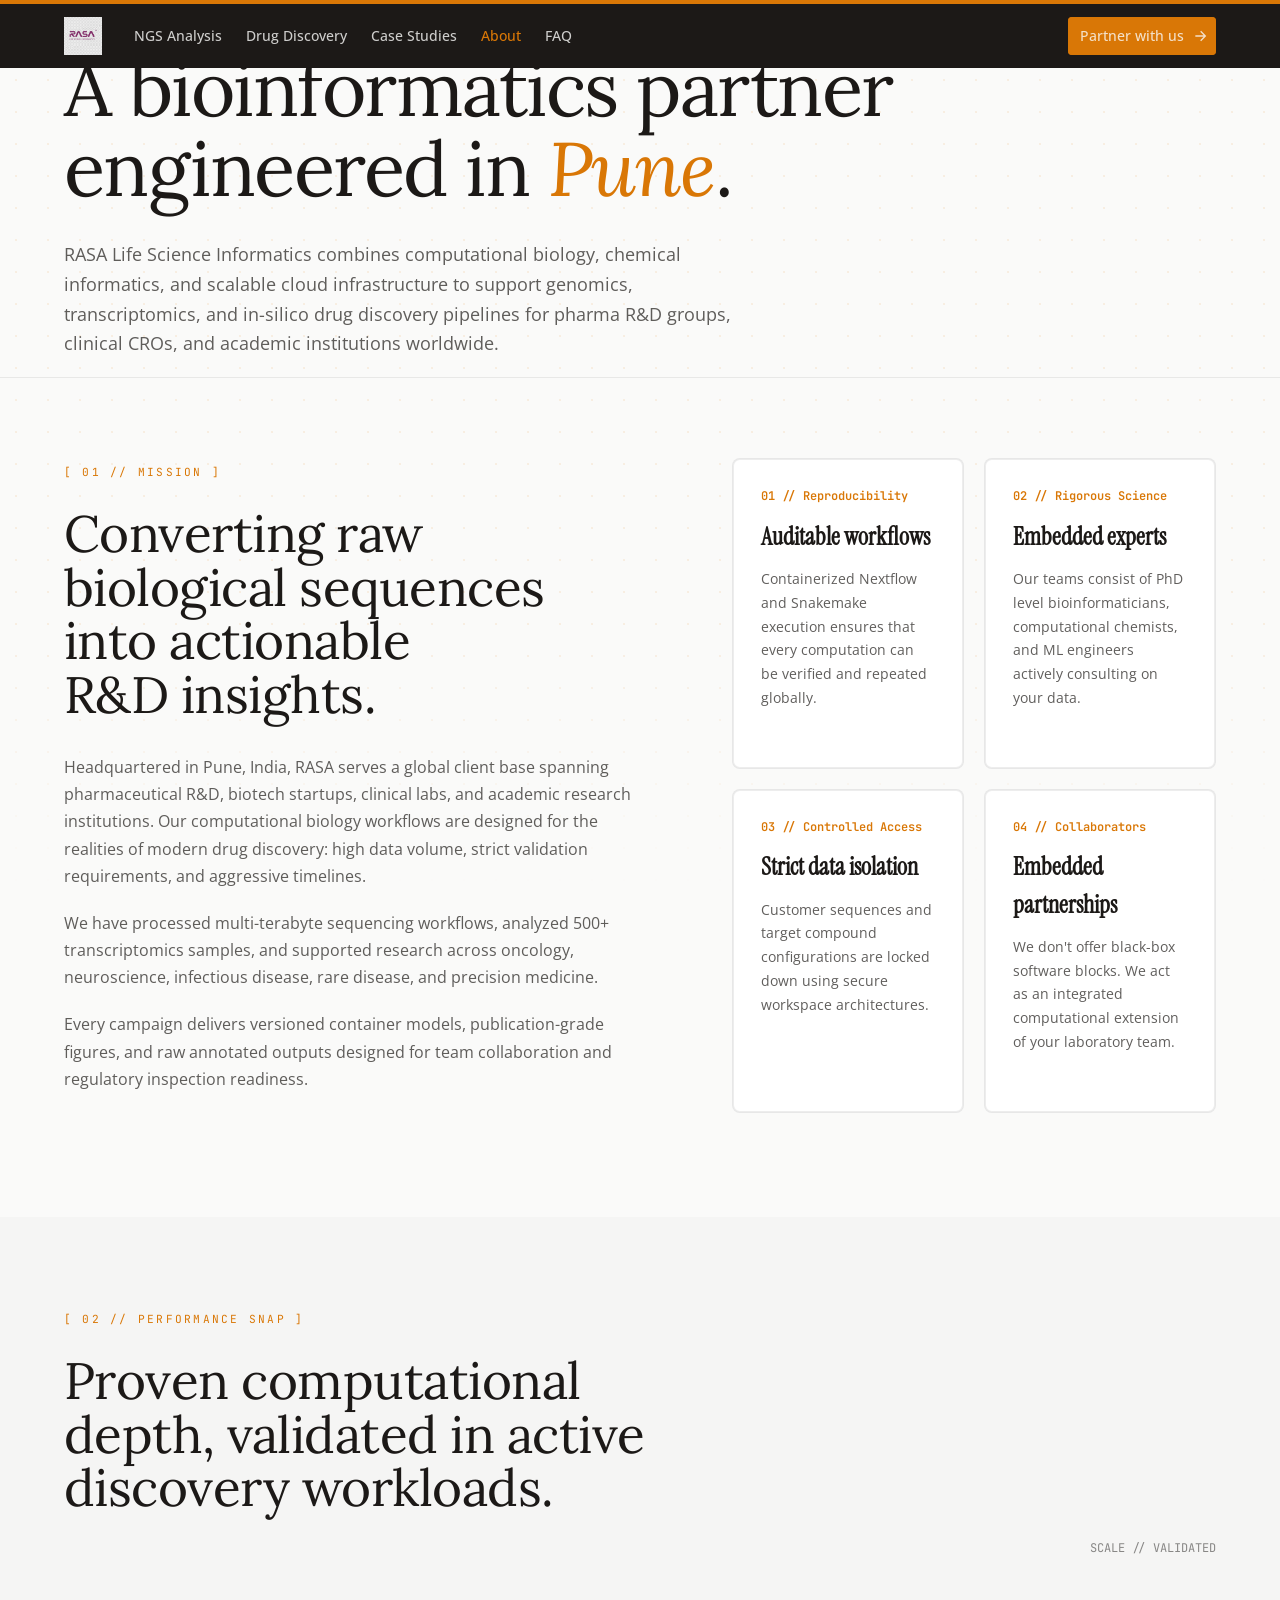
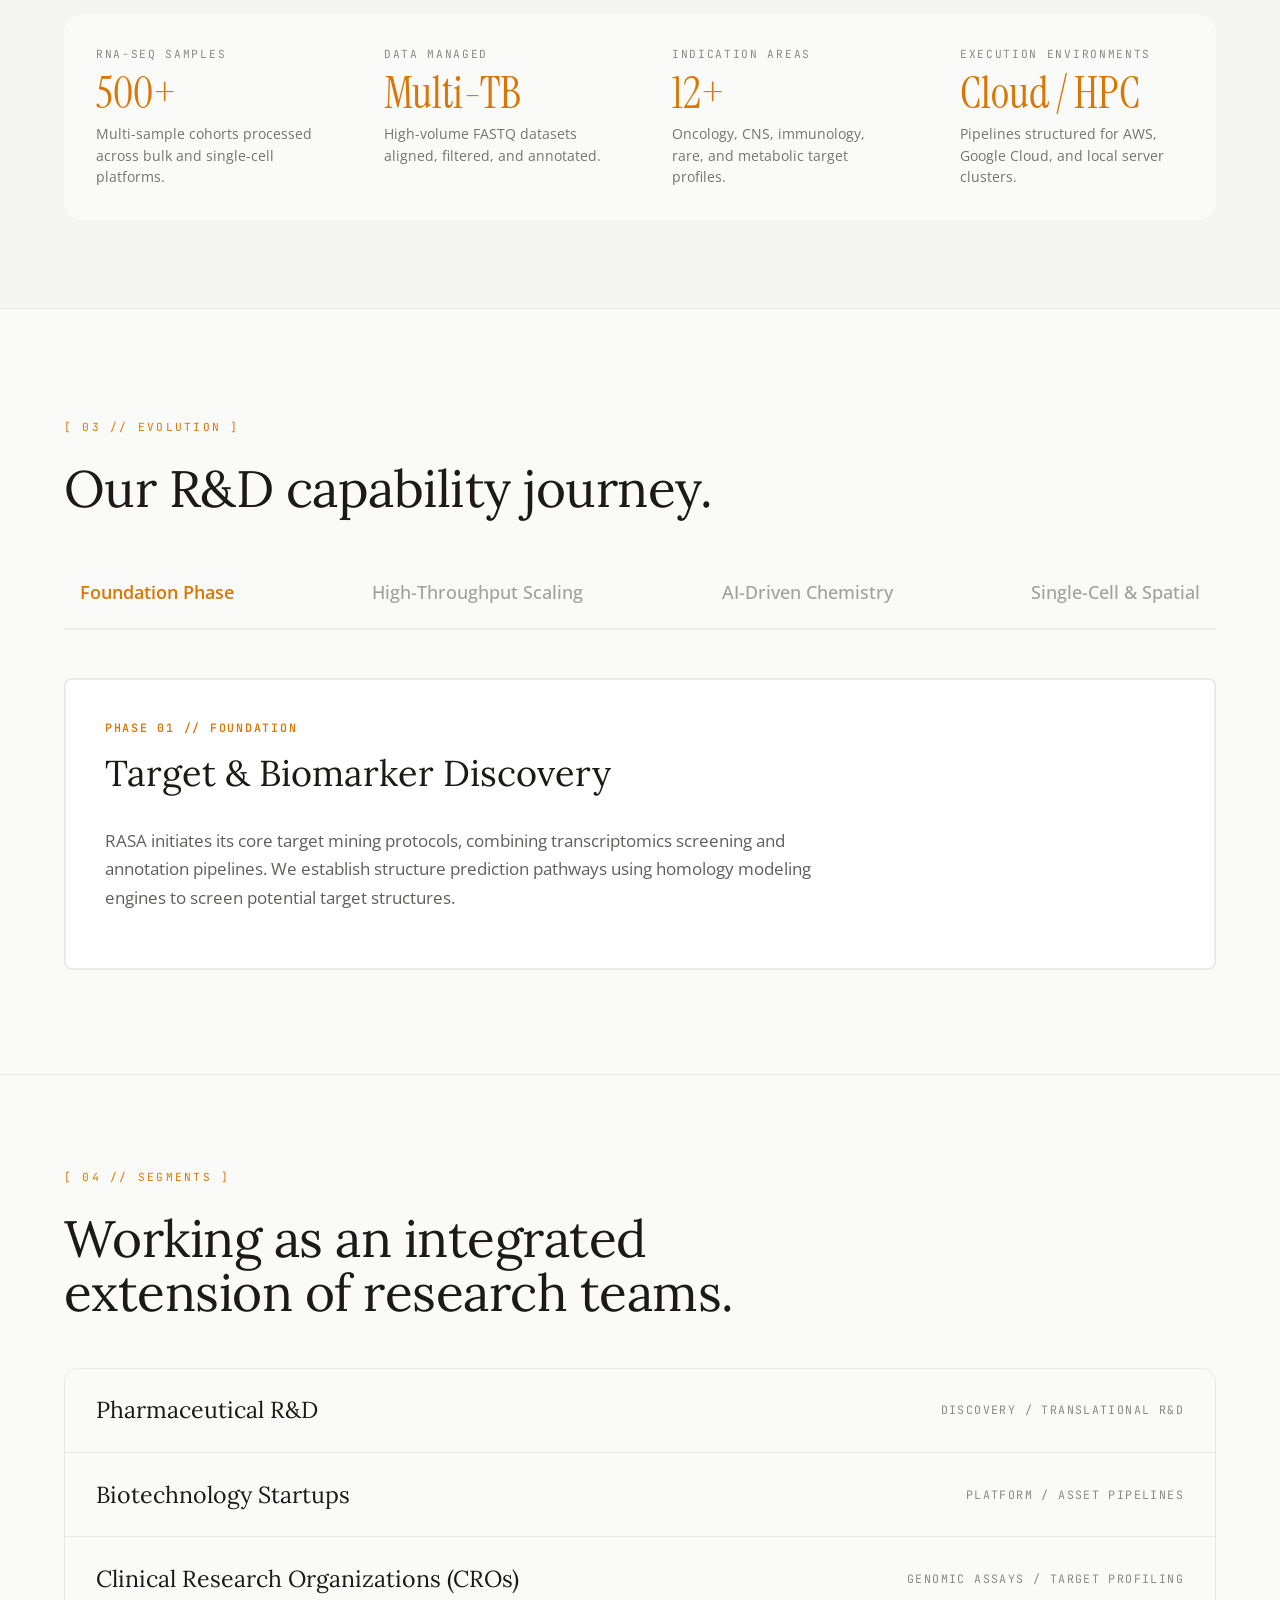
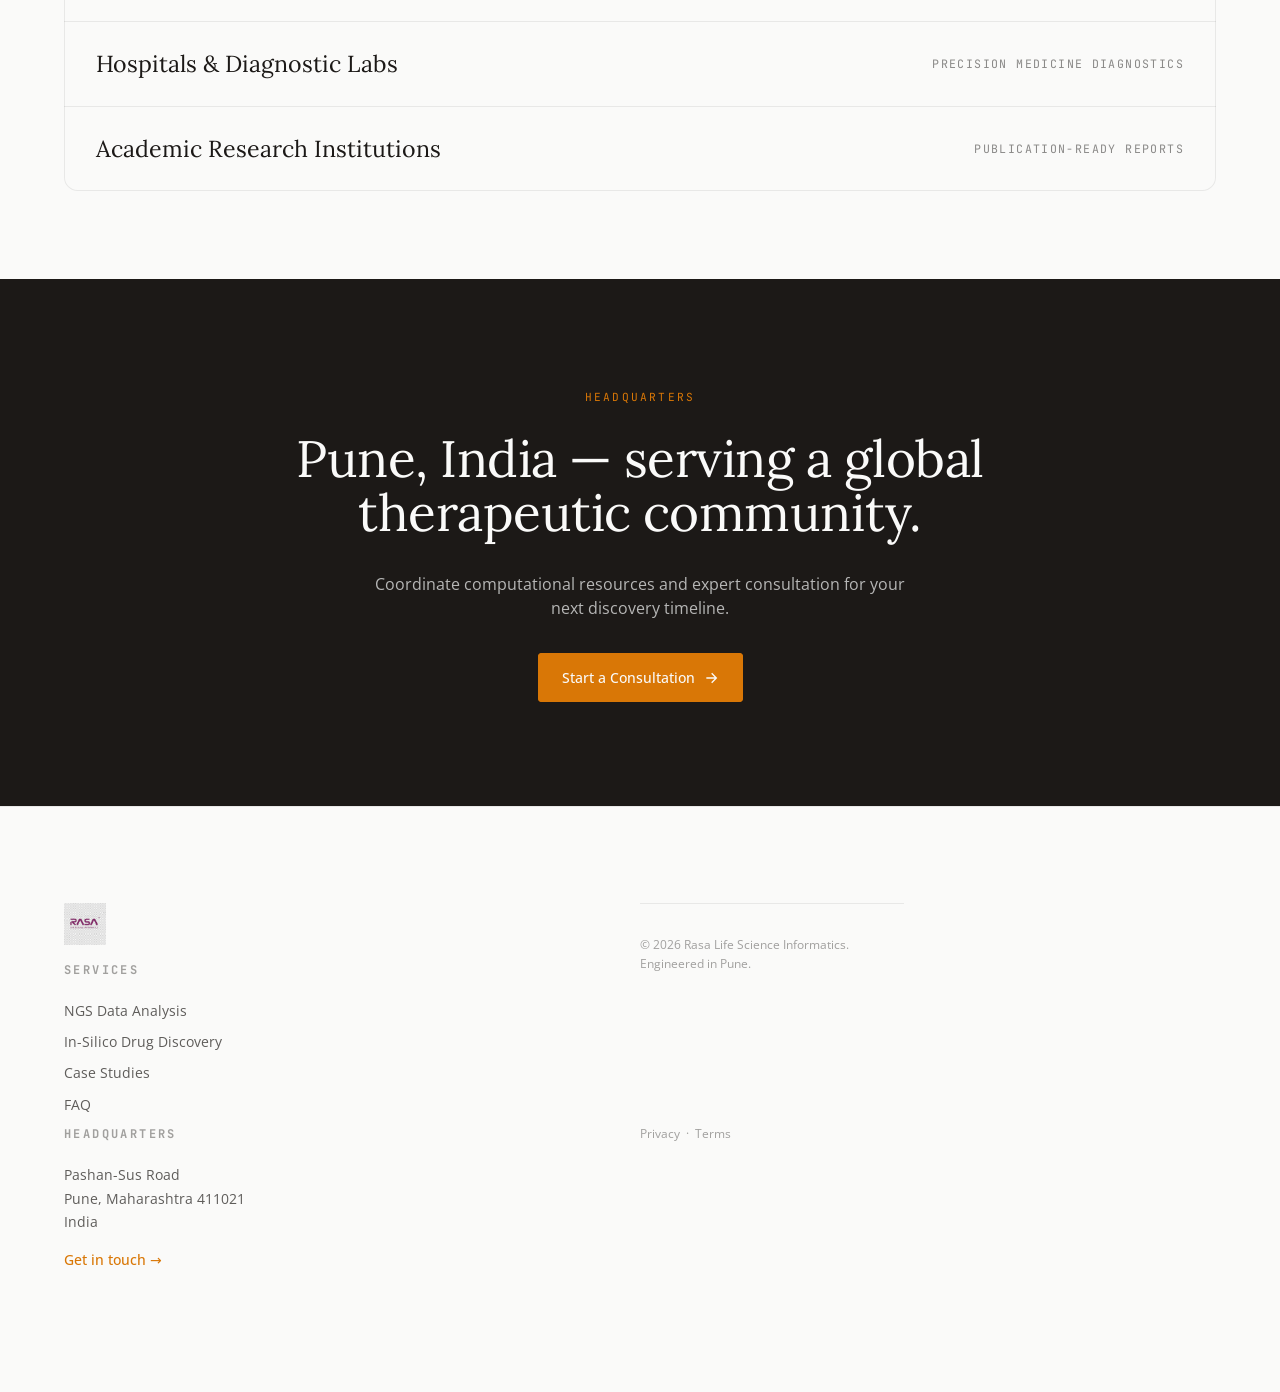
==== about.html @ 8981f8b1 "Initial commit of RASA LSI - Tuition Theme Clone" ====
<!DOCTYPE html>
<html lang="en">
<head>
  <meta charset="UTF-8">
  <meta name="viewport" content="width=device-width, initial-scale=1.0">
  <title>About Us & Computational Biology R&D | RASA LSI</title>
  <meta name="description" content="Meet RASA Life Science Informatics, a leading bioinformatics company in Pune, India, providing computational biology, molecular modeling, and genomics consulting.">
  <link rel="icon" type="image/svg+xml" href="favicon.svg">
  <link rel="preconnect" href="https://fonts.googleapis.com">
  <link rel="preconnect" href="https://fonts.gstatic.com" crossorigin>
  <link href="https://fonts.googleapis.com/css2?family=Instrument+Serif:ital@0;1&family=Inter:wght@300;400;500;600;700&family=JetBrains+Mono:wght@400;500&display=swap" rel="stylesheet">
  <link rel="stylesheet" href="theme.css">
</head>
<body class="rasa">
  <!--
================================================================
  RASA LSI — ABOUT PAGE
  WordPress Custom HTML block. Self-contained.
  Design system: "Academic Precision" — cream + ink + forest leaf
================================================================
-->







<!-- =============== HEADER =============== -->
<header class="rasa rasa-header">
  <div class="rasa-header__inner">
    <div class="rasa-header__group">
      <a href="index.html" class="rasa-brand"><img src="logo.png" alt="RASA LSI Logo" style="height: 38px; width: auto; display: block; object-fit: contain; margin: 0;"></a>
      <nav class="rasa-nav" aria-label="Primary Nav">
        <a href="services-ngs.html">NGS Analysis</a>
        <a href="services-drug-discovery.html">Drug Discovery</a>
        <a href="case-studies.html">Case Studies</a>
        <a href="about.html" class="is-active">About</a>
        <a href="faq.html">FAQ</a>
      </nav>
    </div>
    <a href="contact.html" class="rasa-cta-btn">
      Partner with us
      <svg viewBox="0 0 24 24" fill="none" stroke="currentColor" stroke-width="2" aria-hidden="true"><path d="M5 12h14M13 5l7 7-7 7"/></svg>
    </a>
  </div>
</header>

<!-- =============== MAIN =============== -->
<main class="rasa rasa-page">

  <!-- PAGE HERO -->
  <section class="rasa-pagehero">
    <div class="rasa-grid-bg" aria-hidden="true"></div>
    <div class="container">
      <div class="rasa-reveal">
        <span class="rasa-eyebrow">[ 00 // Corporate Identity ] <span class="rasa-eyebrow__rule"></span></span>
      </div>
      <h1 class="rasa-pagehero__h rasa-reveal" data-delay="1">
        A bioinformatics partner engineered in <span class="serif italic leaf">Pune</span>.
      </h1>
      <p class="rasa-pagehero__lede rasa-reveal" data-delay="2">
        RASA Life Science Informatics combines computational biology, chemical informatics, and scalable cloud infrastructure to support genomics, transcriptomics, and in-silico drug discovery pipelines for pharma R&amp;D groups, clinical CROs, and academic institutions worldwide.
      </p>
    </div>
  </section>

  <!-- MANDATE -->
  <section class="rasa-section" style="padding: 5rem 0 6.5rem; border-top: 1px solid var(--border);">
    <div class="container rasa-mandate">
      <div class="rasa-reveal">
        <span class="rasa-eyebrow">[ 01 // Mission ]</span>
        <h2 class="rasa-h2" style="margin: 1.5rem 0 2rem; max-width: 20ch;">Converting raw biological sequences into actionable R&amp;D insights.</h2>
        <p>Headquartered in Pune, India, RASA serves a global client base spanning pharmaceutical R&amp;D, biotech startups, clinical labs, and academic research institutions. Our computational biology workflows are designed for the realities of modern drug discovery: high data volume, strict validation requirements, and aggressive timelines.</p>
        <p>We have processed multi-terabyte sequencing workflows, analyzed 500+ transcriptomics samples, and supported research across oncology, neuroscience, infectious disease, rare disease, and precision medicine.</p>
        <p>Every campaign delivers versioned container models, publication-grade figures, and raw annotated outputs designed for team collaboration and regulatory inspection readiness.</p>
      </div>

      <div class="rasa-principles rasa-reveal" data-delay="1">
        <div class="rasa-principle">
          <span class="rasa-principle__n">01 // Reproducibility</span>
          <h3 class="rasa-principle__t">Auditable workflows</h3>
          <p class="rasa-principle__b">Containerized Nextflow and Snakemake execution ensures that every computation can be verified and repeated globally.</p>
        </div>
        <div class="rasa-principle">
          <span class="rasa-principle__n">02 // Rigorous Science</span>
          <h3 class="rasa-principle__t">Embedded experts</h3>
          <p class="rasa-principle__b">Our teams consist of PhD level bioinformaticians, computational chemists, and ML engineers actively consulting on your data.</p>
        </div>
        <div class="rasa-principle">
          <span class="rasa-principle__n">03 // Controlled Access</span>
          <h3 class="rasa-principle__t">Strict data isolation</h3>
          <p class="rasa-principle__b">Customer sequences and target compound configurations are locked down using secure workspace architectures.</p>
        </div>
        <div class="rasa-principle">
          <span class="rasa-principle__n">04 // Collaborators</span>
          <h3 class="rasa-principle__t">Embedded partnerships</h3>
          <p class="rasa-principle__b">We don't offer black-box software blocks. We act as an integrated computational extension of your laboratory team.</p>
        </div>
      </div>
    </div>
  </section>

  <!-- CAPABILITY SNAPSHOT -->
  <section class="rasa-section rasa-section--muted">
    <div class="container">
      <div class="rasa-reveal" style="display: flex; align-items: flex-end; justify-content: space-between; flex-wrap: wrap; gap: 1.5rem; margin-bottom: 3.5rem;">
        <div>
          <span class="rasa-eyebrow">[ 02 // Performance Snap ]</span>
          <h2 class="rasa-h2" style="margin-top: 1.5rem; max-width: 24ch;">Proven computational depth, validated in active discovery workloads.</h2>
        </div>
        <span class="mono" style="font-size: 0.75rem; color: var(--foreground-50);">SCALE // VALIDATED</span>
      </div>
      <div class="rasa-expertise rasa-reveal" data-delay="1">
        <div>
          <div class="rasa-expertise__lbl">RNA-Seq Samples</div>
          <div class="rasa-expertise__v">500+</div>
          <div class="rasa-expertise__d">Multi-sample cohorts processed across bulk and single-cell platforms.</div>
        </div>
        <div>
          <div class="rasa-expertise__lbl">Data Managed</div>
          <div class="rasa-expertise__v">Multi-TB</div>
          <div class="rasa-expertise__d">High-volume FASTQ datasets aligned, filtered, and annotated.</div>
        </div>
        <div>
          <div class="rasa-expertise__lbl">Indication Areas</div>
          <div class="rasa-expertise__v">12+</div>
          <div class="rasa-expertise__d">Oncology, CNS, immunology, rare, and metabolic target profiles.</div>
        </div>
        <div>
          <div class="rasa-expertise__lbl">Execution Environments</div>
          <div class="rasa-expertise__v">Cloud / HPC</div>
          <div class="rasa-expertise__d">Pipelines structured for AWS, Google Cloud, and local server clusters.</div>
        </div>
      </div>
    </div>
  </section>

  <!-- CAPABILITY TIMELINE -->
  <section class="rasa-timeline-section">
    <div class="container">
      <div class="rasa-reveal">
        <span class="rasa-eyebrow">[ 03 // Evolution ]</span>
        <h2 class="rasa-h2" style="margin: 1.5rem 0 3.5rem;">Our R&amp;D capability journey.</h2>
      </div>

      <div class="rasa-timeline-container rasa-reveal" data-delay="1">
        <!-- Interactive Year Tabs -->
        <div class="rasa-timeline-years" role="tablist">
          <button class="rasa-timeline-year-btn is-active" data-phase="01" role="tab" aria-selected="true">Foundation Phase</button>
          <button class="rasa-timeline-year-btn" data-phase="02" role="tab" aria-selected="false">High-Throughput Scaling</button>
          <button class="rasa-timeline-year-btn" data-phase="03" role="tab" aria-selected="false">AI-Driven Chemistry</button>
          <button class="rasa-timeline-year-btn" data-phase="04" role="tab" aria-selected="false">Single-Cell &amp; Spatial</button>
        </div>

        <!-- Details Card -->
        <div class="rasa-timeline-card" id="timeline-card">
          <span class="rasa-timeline-card__phase" id="card-phase">Phase 01 // Foundation</span>
          <h3 class="rasa-timeline-card__title" id="card-title">Target &amp; Biomarker Discovery</h3>
          <p class="rasa-timeline-card__desc" id="card-desc">
            RASA initiates its core target mining protocols, combining transcriptomics screening and annotation pipelines. We establish structure prediction pathways using homology modeling engines to screen potential target structures.
          </p>
        </div>
      </div>
    </div>
  </section>

  <!-- SECTORS WE SERVE -->
  <section class="rasa-section" style="border-top: 1px solid var(--border);">
    <div class="container">
      <div class="rasa-reveal">
        <span class="rasa-eyebrow">[ 04 // Segments ]</span>
        <h2 class="rasa-h2" style="margin: 1.5rem 0 3rem; max-width: 22ch;">Working as an integrated extension of research teams.</h2>
      </div>
      <div class="rasa-sectors rasa-reveal" data-delay="1">
        <div class="rasa-sector-row">
          <span class="rasa-sector-row__name">Pharmaceutical R&amp;D</span>
          <span class="rasa-sector-row__meta">Discovery / Translational R&amp;D</span>
        </div>
        <div class="rasa-sector-row">
          <span class="rasa-sector-row__name">Biotechnology Startups</span>
          <span class="rasa-sector-row__meta">Platform / Asset Pipelines</span>
        </div>
        <div class="rasa-sector-row">
          <span class="rasa-sector-row__name">Clinical Research Organizations (CROs)</span>
          <span class="rasa-sector-row__meta">Genomic Assays / Target Profiling</span>
        </div>
        <div class="rasa-sector-row">
          <span class="rasa-sector-row__name">Hospitals &amp; Diagnostic Labs</span>
          <span class="rasa-sector-row__meta">Precision Medicine Diagnostics</span>
        </div>
        <div class="rasa-sector-row">
          <span class="rasa-sector-row__name">Academic Research Institutions</span>
          <span class="rasa-sector-row__meta">Publication-Ready Reports</span>
        </div>
      </div>
    </div>
  </section>

  <!-- HQ + CTA -->
  <section class="rasa-section rasa-section--ink" style="padding: 6.5rem 0; text-align: center;">
    <div class="container">
      <div class="rasa-reveal">
        <span class="rasa-eyebrow" style="color: var(--leaf);">Headquarters</span>
        <h2 class="rasa-h2" style="margin: 1.5rem auto 2rem; color: var(--cream); max-width: 24ch;">Pune, India — serving a global therapeutic community.</h2>
        <p style="color: rgba(248,249,250,0.7); max-width: 60ch; margin: 0 auto 2rem;">
          Coordinate computational resources and expert consultation for your next discovery timeline.
        </p>
        <a href="contact.html" class="rasa-btn rasa-btn--primary">
          Start a Consultation
          <svg viewBox="0 0 24 24" fill="none" stroke="currentColor" stroke-width="2" aria-hidden="true"><path d="M5 12h14M13 5l7 7-7 7"/></svg>
        </a>
      </div>
    </div>
  </section>
</main>

<!-- =============== FOOTER =============== -->
<footer class="rasa rasa-footer">
  <div class="container">
    <div class="rasa-footer__grid">
      <div>
        <div class="rasa-footer__brand"><img src="logo.png" alt="RASA LSI Logo" style="height: 42px; width: auto; display: block; object-fit: contain;"></div>
      <div>
        <h4>Services</h4>
        <a href="services-ngs.html">NGS Data Analysis</a>
        <a href="services-drug-discovery.html">In-Silico Drug Discovery</a>
        <a href="case-studies.html">Case Studies</a>
        <a href="faq.html">FAQ</a>
      </div>
      <div>
        <h4>Headquarters</h4>
        <p style="font-size: 0.875rem; color: var(--foreground-70); line-height: 1.65; margin: 0 0 1rem;">
          Pashan-Sus Road<br>
          Pune, Maharashtra 411021<br>
          India
        </p>
        <a href="contact.html" style="font-weight: 500; color: var(--leaf);">Get in touch →</a>
      </div>
    </div>
    <div class="rasa-footer__bottom">
      <span>© <span id="rasa-year">2026</span> Rasa Life Science Informatics. Engineered in Pune.</span>
      <span><a href="/privacy">Privacy</a> &nbsp;·&nbsp; <a href="/terms">Terms</a></span>
    </div>
  </div>
</footer>
  <script>

(function () {
  var y = document.getElementById('rasa-year');
  if (y) y.textContent = new Date().getFullYear();

    // Active navigation link detection
  try {
    var path = window.location.pathname;
    var page = path.split('/').pop();
    if (!page || page === '') page = 'index.html';
    document.querySelectorAll('.rasa-nav a').forEach(function (a) {
      a.classList.remove('is-active');
      var href = a.getAttribute('href').split('#')[0].split('/').pop();
      if (href === page) a.classList.add('is-active');
    });
  } catch (e) {}

  // Reveal animations on scroll
  var reveals = document.querySelectorAll('.rasa-reveal');
  var ioReveal = new IntersectionObserver(function (entries) {
    entries.forEach(function (e) {
      if (e.isIntersecting) {
        e.target.classList.add('is-visible');
        ioReveal.unobserve(e.target);
      }
    });
  }, { threshold: 0.1 });
  reveals.forEach(function (el) { ioReveal.observe(el); });

  // Interactive Capability Timeline data
  var timelineData = {
    "01": {
      phase: "Phase 01 // Foundation",
      title: "Target &amp; Biomarker Discovery",
      desc: "RASA initiates its core target mining protocols, combining transcriptomics screening and annotation pipelines. We establish structure prediction pathways using homology modeling engines to screen potential target structures."
    },
    "02": {
      phase: "Phase 02 // High-Throughput Scaling",
      title: "Containerized Workflows",
      desc: "We migrate core workflows to Nextflow and Snakemake pipelines. This containerization (Docker &amp; Singularity) allows us to run large cohort-scale WGS and RNA-seq campaigns with complete computational reproducibility."
    },
    "03": {
      phase: "Phase 03 // AI-Driven Chemistry",
      title: "Generative De Novo Design",
      desc: "Integration of generative models (GANs, VAEs, and reinforcement learning) to automate molecular design. We launch structure-guided fragment hopping pipelines to design patentable first-in-class assets from scratch."
    },
    "04": {
      phase: "Phase 04 // Single-Cell &amp; Spatial Precision",
      title: "Tissue &amp; Multimodal Integration",
      desc: "Establish high-resolution spatial transcriptomics and single-cell cellular profiling. We deconvolve tissue domain patterns and map ligand-receptor communication networks to profile the tumor microenvironment."
    }
  };

  // Timeline year switcher trigger
  var timelineButtons = document.querySelectorAll('.rasa-timeline-year-btn');
  var card = document.getElementById('timeline-card');
  var cardPhase = document.getElementById('card-phase');
  var cardTitle = document.getElementById('card-title');
  var cardDesc = document.getElementById('card-desc');

  timelineButtons.forEach(function (btn) {
    btn.addEventListener('click', function () {
      timelineButtons.forEach(function (b) {
        b.classList.remove('is-active');
        b.setAttribute('aria-selected', 'false');
      });
      btn.classList.add('is-active');
      btn.setAttribute('aria-selected', 'true');

      var phase = btn.getAttribute('data-phase');
      var data = timelineData[phase];

      if (data) {
        // Simple fade transition
        card.style.opacity = 0;
        card.style.transform = 'translateY(8px)';
        setTimeout(function () {
          cardPhase.innerHTML = data.phase;
          cardTitle.innerHTML = data.title;
          cardDesc.innerHTML = data.desc;
          card.style.opacity = 1;
          card.style.transform = 'translateY(0)';
        }, 150);
      }
    });
  });

})();

</script>
</body>
</html>
---- theme.css ----
@import url('https://fonts.googleapis.com/css2?family=Open+Sans:ital,wght@0,300..800;1,300..800&family=Lora:ital,wght@0,400..700;1,400..700&family=JetBrains+Mono:wght@400;500&display=swap');


/* ========================================== */

/* Theme: Tuition */

/* ========================================== */


html, body {
  margin: 0; padding: 0; background: #f8f9fa; scroll-behavior: smooth;
}

.rasa-page {
  min-height: 100vh;
}

.rasa,
.rasa *,
.rasa *::before,
.rasa *::after {
  box-sizing: border-box;
}

.rasa {
  /* Brand palette */
  --cream: #fafaf9;
  --ink: #1c1917;
  --leaf: #d97706;
  --leaf-hover: #b45309;
  --leaf-soft: rgba(217, 119, 6, 0.08);
  --leaf-tint: rgba(217, 119, 6, 0.04);
  --surface: #f5f5f4;
  --foreground: #1c1917;
  --foreground-70: rgba(28, 25, 23, 0.70);
  --foreground-60: rgba(28, 25, 23, 0.60);
  --foreground-50: rgba(28, 25, 23, 0.50);
  --foreground-40: rgba(28, 25, 23, 0.40);
  --foreground-10: rgba(28, 25, 23, 0.10);
  --foreground-05: rgba(28, 25, 23, 0.05);
  --background: var(--cream);
  --border: rgba(0, 0, 0, 0.07);
  --radius: 0.5rem;

  font-family: 'Open Sans', ui-sans-serif, system-ui, sans-serif;
  color: var(--foreground);
  background: var(--background);
  line-height: 1.55;
  -webkit-font-smoothing: antialiased;
  text-rendering: optimizeLegibility;
}

.rasa ::selection {
  background: rgba(217, 119, 6,0.18); color: var(--ink);
}

.rasa a {
  color: inherit; text-decoration: none;
}

.rasa img {
  max-width: 100%; height: auto; display: block;
}

.rasa button {
  font-family: inherit; cursor: pointer;
}

.rasa .container {
  max-width: 1200px; margin: 0 auto; padding: 0 1.5rem;
}

.rasa .serif {
  font-family: 'Lora', Georgia, serif; font-weight: 400;
}

.rasa .mono {
  font-family: 'JetBrains Mono', ui-monospace, monospace;
}

.rasa .italic {
  font-style: italic;
}

.rasa .leaf {
  color: var(--leaf);
}

/* Header */
.rasa-header {
  position: fixed; top: 0; left: 0; right: 0; z-index: 100;
  background: rgba(248, 249, 250, 0.85);
  backdrop-filter: saturate(140%) blur(16px);
  -webkit-backdrop-filter: saturate(140%) blur(16px);
  box-shadow: inset 0 -1px 0 rgba(0, 0, 0, 0.05);
}

.rasa-header__inner {
  max-width: 1200px; margin: 0 auto; padding: 0 1.5rem;
  height: 64px; display: flex; align-items: center; justify-content: space-between;
}

.rasa-brand {
  display: inline-flex; align-items: center; gap: 0.5rem;
  font-family: 'Lora', Georgia, serif;
  font-size: 1.5rem; letter-spacing: -0.02em; line-height: 1;
}

.rasa-brand__dot {
  width: 10px; height: 10px; border-radius: 999px; background: var(--leaf); display: inline-block;
}

.rasa-brand__leaf {
  color: var(--leaf);
}

.rasa-nav {
  display: none; gap: 1.5rem; font-size: 0.875rem; font-weight: 500;
}

.rasa-nav a {
  color: var(--foreground-70); transition: color 0.15s;
}

.rasa-nav a:hover, .rasa-nav a.is-active {
  color: var(--foreground);
}

.rasa-cta-btn {
  display: inline-flex; align-items: center; gap: 0.5rem;
  background: var(--leaf); color: var(--cream);
  font-size: 0.875rem; font-weight: 500;
  padding: 0.5rem 0.5rem 0.5rem 0.75rem; border-radius: 0.4rem;
  box-shadow: inset 0 0 0 1px rgba(217, 119, 6,0.8);
  transition: background 0.2s, transform 0.2s;
}

.rasa-cta-btn:hover {
  background: var(--leaf-hover); transform: translateY(-1px);
}

.rasa-cta-btn svg {
  width: 16px; height: 16px;
}

@media (min-width: 900px) {
  .rasa-nav { display: inline-flex;
}

.rasa-header__inner {
  gap: 2rem;
}

.rasa-header__group {
  display: flex; gap: 2rem; align-items: center;
}

}
@media (max-width: 899px) {
  .rasa-header__group { display: flex; gap: 0.5rem; align-items: center;
}

}

/* Buttons */
.rasa-btn {
  display: inline-flex; align-items: center; gap: 0.5rem;
  font-size: 0.875rem; font-weight: 500;
  padding: 0.75rem 1.25rem; border-radius: 0.4rem;
  border: none; transition: filter 0.2s, background 0.2s, color 0.2s, box-shadow 0.2s, transform 0.2s;
}

.rasa-btn--primary {
  background: var(--leaf); color: var(--cream); box-shadow: inset 0 0 0 1px var(--leaf);
}

.rasa-btn--primary:hover {
  background: var(--leaf-hover); transform: translateY(-1px);
}

.rasa-btn--ghost {
  background: transparent; color: var(--foreground-70); box-shadow: inset 0 0 0 1px var(--foreground-10);
}

.rasa-btn--ghost:hover {
  color: var(--foreground); box-shadow: inset 0 0 0 1px rgba(0,0,0,0.25); background: rgba(0,0,0,0.02);
}

.rasa-btn svg {
  width: 16px; height: 16px;
}

/* Sections */
.rasa-section {
  padding: 5.5rem 0; position: relative;
}

.rasa-section--lg {
  padding: 8.5rem 0;
}

.rasa-section--muted {
  background: var(--surface);
}

.rasa-section--ink {
  background: var(--ink); color: var(--cream);
}

.rasa-section--ink .rasa-eyebrow {
  color: var(--leaf);
}

.rasa-section--ink .rasa-muted-text {
  color: rgba(248,249,250,0.7);
}

/* Eyebrow label */
.rasa-eyebrow {
  display: inline-flex; align-items: center; gap: 0.75rem;
  font-family: 'JetBrains Mono', monospace;
  font-size: 0.7rem; text-transform: uppercase;
  letter-spacing: 0.2em; color: var(--leaf);
}

.rasa-eyebrow__rule {
  display: inline-block; width: 80px; height: 1px; background: rgba(28, 25, 23,0.10);
}

.rasa-section--ink .rasa-eyebrow__rule {
  background: rgba(248,249,250,0.15);
}

.rasa-eyebrow__pulse {
  display: inline-block; width: 8px; height: 8px; border-radius: 999px; background: var(--leaf);
  animation: rasaPulse 2.5s ease-in-out infinite;
}

@keyframes rasaPulse {
  0%,100% { opacity: 1; transform: scale(1);
}

50% {
  opacity: 0.5; transform: scale(1.3);
}

}

/* Headings */
.rasa-h1 {
  font-family: 'Instrument Serif', Georgia, serif; font-weight: 400; font-size: clamp(2.75rem, 6.5vw, 5.75rem); line-height: 0.95; letter-spacing: -0.02em; text-wrap: balance;
}

.rasa-h2 {
  font-family: 'Lora', Georgia, serif; font-weight: 400; font-size: clamp(2.25rem, 4.5vw, 3.5rem); line-height: 1.05; letter-spacing: -0.01em; text-wrap: balance;
}

.rasa-h3 {
  font-family: 'Lora', Georgia, serif; font-weight: 400; font-size: 1.6rem; line-height: 1.25;
}

.rasa-lede {
  font-size: 1.125rem; color: var(--foreground-70); line-height: 1.65; max-width: 64ch; text-wrap: pretty;
}

/* Grid backdrop */
.rasa-grid-bg {
  position: absolute; inset: 0; z-index: 0; pointer-events: none;
  background-image: radial-gradient(circle, rgba(217, 119, 6,0.15) 1px, transparent 1px);
  background-size: 32px 32px; opacity: 0.65;
  mask-image: linear-gradient(to bottom, black 0%, black 70%, transparent 100%);
  -webkit-mask-image: linear-gradient(to bottom, black 0%, black 70%, transparent 100%);
}

.rasa-section > .container {
  position: relative; z-index: 1;
}

/* Reveal Animations */
.rasa-reveal {
  opacity: 0;
  transform: translateY(24px);
  transition: opacity 0.85s cubic-bezier(0.16, 1, 0.3, 1), transform 0.85s cubic-bezier(0.16, 1, 0.3, 1);
}

.rasa-reveal.is-visible {
  opacity: 1;
  transform: translateY(0);
}

.rasa-reveal[data-delay="1"] {
  transition-delay: 0.1s;
}

.rasa-reveal[data-delay="2"] {
  transition-delay: 0.2s;
}

.rasa-reveal[data-delay="3"] {
  transition-delay: 0.3s;
}

.rasa-reveal[data-delay="4"] {
  transition-delay: 0.4s;
}

/* Hero */
.rasa-hero {
  padding: 7rem 0 6rem; position: relative; overflow: hidden;
}

.rasa-hero__grid {
  display: grid; grid-template-columns: 1fr; gap: 4rem; align-items: center;
}

@media (min-width: 1000px) {
  .rasa-hero__grid { grid-template-columns: 1.2fr 1fr; gap: 4rem;
}

}
.rasa-hero__copy {
  display: flex; flex-direction: column; gap: 2rem;
}

.rasa-hero__art {
  position: relative; aspect-ratio: 1/1; max-width: 480px; width: 100%; margin: 0 auto;
  border-radius: 50%; display: flex; align-items: center; justify-content: center;
}

.rasa-hero__art::before {
  content: ""; position: absolute; inset: 0rem; background: rgba(217, 119, 6, 0.05); filter: blur(50px); border-radius: 50%; z-index: 0;
}

/* Dynamic Interactive SVG Network Canvas */
.rasa-network-canvas {
  position: relative; z-index: 1; width: 100%; height: 100%;
  border-radius: 50%; background: radial-gradient(circle, rgba(255,255,255,0.85) 0%, rgba(248,249,250,0.2) 100%);
  border: 1px solid rgba(217, 119, 6, 0.1);
  box-shadow: inset 0 0 40px rgba(217, 119, 6, 0.04), 0 20px 50px -25px rgba(217, 119, 6, 0.15);
  cursor: grab;
}

.rasa-network-canvas:active {
  cursor: grabbing;
}

/* Metrics band */
.rasa-metrics {
  display: grid; gap: 2.5rem; grid-template-columns: repeat(2, 1fr);
}

@media (min-width: 900px) {
  .rasa-metrics { grid-template-columns: repeat(4, 1fr);
}

}
.rasa-metric__idx {
  font-family: 'JetBrains Mono', monospace; font-size: 0.75rem; color: var(--leaf); margin-bottom: 0.25rem;
}

.rasa-metric__value {
  font-family: 'Instrument Serif', Georgia, serif; font-size: 3rem; line-height: 1; color: var(--cream); font-variant-numeric: tabular-nums;
}

.rasa-metric__label {
  display: block; margin-top: 0.5rem; font-size: 0.75rem; text-transform: uppercase; letter-spacing: 0.15em; color: rgba(248,249,250,0.6);
}

/* Interactive Tabs Section */
.rasa-tabs-nav {
  display: inline-flex; background: var(--surface); padding: 0.35rem; border-radius: 0.5rem;
  border: 1px solid var(--border); position: relative; gap: 0.25rem; margin-bottom: 3.5rem;
}

.rasa-tab-btn {
  background: none; border: none; padding: 0.6rem 1.5rem; font-size: 0.85rem; font-weight: 600;
  color: var(--foreground-70); border-radius: 0.35rem; transition: color 0.25s, background 0.25s;
  font-family: inherit; z-index: 2; position: relative;
}

.rasa-tab-btn.is-active {
  color: var(--cream); background: var(--leaf);
}

.rasa-tab-panel {
  display: none; animation: rasaFadeIn 0.5s ease forwards;
}

.rasa-tab-panel.is-active {
  display: block;
}

@keyframes rasaFadeIn {
  from { opacity: 0; transform: translateY(10px);
}

to {
  opacity: 1; transform: translateY(0);
}

}

.rasa-services-grid {
  display: grid; gap: 1.5rem; grid-template-columns: 1fr;
}

@media (min-width: 700px) {
  .rasa-services-grid { grid-template-columns: repeat(2, 1fr);
}

}
@media (min-width: 1000px) {
  .rasa-services-grid { grid-template-columns: repeat(3, 1fr);
}

}

.rasa-card {
  display: flex; flex-direction: column; gap: 1.25rem;
  background: var(--cream); padding: 2rem; border-radius: 0.85rem;
  box-shadow: inset 0 0 0 1px var(--border);
  transition: transform 0.25s, box-shadow 0.25s, border-color 0.25s;
  position: relative; overflow: hidden;
}

.rasa-card::before {
  content: ""; position: absolute; inset: 0; background: linear-gradient(135deg, transparent 75%, rgba(217, 119, 6, 0.03));
  pointer-events: none;
}

.rasa-card:hover {
  transform: translateY(-4px);
  box-shadow: inset 0 0 0 1px rgba(217, 119, 6, 0.25), 0 16px 36px -18px rgba(217, 119, 6, 0.18);
}

.rasa-card__icon-wrap {
  width: 44px; height: 44px; border-radius: 0.5rem; background: var(--leaf-soft);
  display: inline-flex; align-items: center; justify-content: center; transition: transform 0.3s;
}

.rasa-card:hover .rasa-card__icon-wrap {
  transform: scale(1.05) rotate(2deg);
}

.rasa-card__icon-wrap svg {
  width: 20px; height: 20px; stroke: var(--leaf); fill: none; stroke-width: 1.75;
}

.rasa-card__title {
  font-size: 1.35rem; font-weight: 600; margin: 0; letter-spacing: -0.01em;
}

.rasa-card__body {
  font-size: 0.875rem; color: var(--foreground-70); line-height: 1.65;
}

.rasa-card__more {
  margin-top: auto;
  font-family: 'JetBrains Mono', monospace;
  font-size: 0.75rem; text-transform: uppercase; letter-spacing: 0.15em;
  color: var(--leaf); display: inline-flex; align-items: center; gap: 0.35rem; font-weight: 500;
}

.rasa-card__more svg {
  width: 12px; height: 12px; transition: transform 0.2s;
}

.rasa-card:hover .rasa-card__more svg {
  transform: translateX(4px);
}

/* Pipeline section */
.rasa-pipe-grid {
  display: grid; gap: 4rem; grid-template-columns: 1fr; align-items: center;
}

@media (min-width: 1000px) {
  .rasa-pipe-grid { grid-template-columns: 1fr 1.1fr; gap: 5rem;
}

}
.rasa-pipe-list {
  display: flex; flex-direction: column; margin-top: 1.5rem;
}

.rasa-pipe-row {
  display: flex; gap: 1.5rem; padding: 1.5rem 0; border-top: 1px solid var(--border);
  transition: background 0.25s, padding-left 0.25s; border-radius: 0.35rem;
}

.rasa-pipe-row:hover {
  background: var(--leaf-tint); padding-left: 0.75rem;
}

.rasa-pipe-row__num {
  font-family: 'JetBrains Mono', monospace; font-size: 0.75rem; color: var(--leaf); padding-top: 0.25rem; min-width: 24px; font-weight: 500;
}

.rasa-pipe-row__title {
  font-size: 1.05rem; font-weight: 600;
}

.rasa-pipe-row__body {
  font-size: 0.875rem; color: var(--foreground-60); margin-top: 0.35rem; line-height: 1.6;
}

/* Interactive Tech Tooltips */
.rasa-tooltip-target {
  border-bottom: 1px dashed var(--leaf);
  cursor: help;
  position: relative;
  font-weight: 500;
}

.rasa-tooltip {
  position: absolute; bottom: 125%; left: 50%; transform: translateX(-50%) translateY(8px);
  background: var(--ink); color: var(--cream); font-family: 'Inter', sans-serif;
  font-size: 0.75rem; line-height: 1.4; padding: 0.5rem 0.75rem; border-radius: 0.35rem;
  width: 200px; text-align: center; pointer-events: none; opacity: 0;
  box-shadow: 0 8px 20px rgba(0,0,0,0.15); transition: opacity 0.2s, transform 0.2s;
  z-index: 100; font-weight: 400; text-transform: none; letter-spacing: normal;
}

.rasa-tooltip::after {
  content: ""; position: absolute; top: 100%; left: 50%; transform: translateX(-50%);
  border-width: 5px; border-style: solid; border-color: var(--ink) transparent transparent transparent;
}

.rasa-tooltip-target:hover .rasa-tooltip {
  opacity: 1; transform: translateX(-50%) translateY(0);
}

/* Platforms strip */
.rasa-platforms {
  padding: 4rem 0; border-top: 1px solid var(--border); border-bottom: 1px solid var(--border); background: var(--background);
}

.rasa-platforms__label {
  text-align: center; font-family: 'JetBrains Mono', monospace; font-size: 0.65rem; text-transform: uppercase; letter-spacing: 0.3em; color: var(--foreground-40); margin: 0 0 2rem;
}

.rasa-platforms__row {
  display: flex; flex-wrap: wrap; justify-content: space-around; align-items: center; gap: 1.5rem 2rem; opacity: 0.75;
}

.rasa-platforms__item {
  font-family: 'Instrument Serif', Georgia, serif; font-size: 1.35rem; color: var(--foreground-70); transition: color 0.2s;
}

.rasa-platforms__item:hover {
  color: var(--leaf);
}

/* CTA */
.rasa-cta {
  padding: 8rem 0; text-align: center; position: relative; overflow: hidden;
}

.rasa-cta__inner {
  max-width: 720px; margin: 0 auto; padding: 0 1.5rem; display: flex; flex-direction: column; align-items: center; gap: 1.75rem;
}

.rasa-cta__heading {
  font-family: 'Instrument Serif', Georgia, serif; font-size: clamp(2.5rem, 5vw, 4rem); line-height: 1.1; max-width: 22ch;
}

.rasa-cta__body {
  color: var(--foreground-70); max-width: 60ch; font-size: 1.05rem;
}

/* Footer */
.rasa-footer {
  background: var(--background); padding: 6rem 0 3rem; border-top: 1px solid var(--border);
}

.rasa-footer__grid {
  display: grid; gap: 3rem; grid-template-columns: 1fr; margin-bottom: 4rem;
}

@media (min-width: 700px) {
  .rasa-footer__grid { grid-template-columns: repeat(2, 1fr);
}

}
@media (min-width: 1000px) {
  .rasa-footer__grid { grid-template-columns: 2fr 1fr 1fr;
}

}
.rasa-footer h4 {
  font-family: 'JetBrains Mono', monospace; font-size: 0.75rem; text-transform: uppercase; letter-spacing: 0.2em; color: var(--foreground-40); margin: 0 0 1.25rem;
}

.rasa-footer a {
  display: block; font-size: 0.875rem; color: var(--foreground-70); margin-bottom: 0.6rem; transition: color 0.15s;
}

.rasa-footer a:hover {
  color: var(--foreground);
}

.rasa-footer__brand {
  font-family: 'Lora', Georgia, serif; font-size: 1.875rem; margin-bottom: 1rem;
}

.rasa-footer__desc {
  font-size: 0.875rem; color: var(--foreground-60); line-height: 1.65; max-width: 48ch; margin-bottom: 1.25rem;
}

.rasa-footer__email {
  font-size: 1.125rem; font-weight: 500; color: var(--foreground);
}

.rasa-footer__email:hover {
  color: var(--leaf);
}

.rasa-footer__bottom {
  padding-top: 2rem; border-top: 1px solid var(--border); display: flex; flex-wrap: wrap; gap: 1rem; justify-content: space-between;
}

.rasa-footer__bottom span, .rasa-footer__bottom a {
  font-size: 0.75rem; color: var(--foreground-40); margin: 0; display: inline;
}

.rasa {
  /* Brand palette */
  --cream: #fafaf9;
  --ink: #1c1917;
  --leaf: #d97706;
  --leaf-hover: #b45309;
  --leaf-soft: rgba(217, 119, 6, 0.08);
  --leaf-tint: rgba(217, 119, 6, 0.04);
  --surface: #f5f5f4;
  --foreground: #1c1917;
  --foreground-70: rgba(28, 25, 23, 0.70);
  --foreground-60: rgba(28, 25, 23, 0.60);
  --foreground-50: rgba(28, 25, 23, 0.50);
  --foreground-40: rgba(28, 25, 23, 0.40);
  --foreground-10: rgba(28, 25, 23, 0.10);
  --foreground-05: rgba(28, 25, 23, 0.05);
  --background: var(--cream);
  --border: rgba(0, 0, 0, 0.07);
  --radius: 0.5rem;

  font-family: 'Open Sans', ui-sans-serif, system-ui, sans-serif;
  color: var(--foreground);
  background: var(--background);
  line-height: 1.55;
  -webkit-font-smoothing: antialiased;
}

.rasa .serif {
  font-family: 'Lora', Georgia, serif; font-weight: 400;
}

.rasa .mono {
  font-family: 'JetBrains Mono', monospace;
}

}

/* Page Hero */
.rasa-pagehero {
  position: relative; padding: 7.5rem 0 4.5rem; overflow: hidden;
}

.rasa-grid-bg {
  position: absolute; inset: 0; z-index: 0; pointer-events: none;
  background-image: radial-gradient(circle, rgba(217, 119, 6,0.15) 1px, transparent 1px);
  background-size: 32px 32px; opacity: 0.65;
  mask-image: linear-gradient(to bottom, black 0%, black 70%, transparent 100%);
  -webkit-mask-image: linear-gradient(to bottom, black 0%, black 70%, transparent 100%);
}

.rasa-pagehero .container {
  position: relative; z-index: 1;
}

.rasa-pagehero__h {
  font-family: 'Lora', Georgia, serif; font-weight: 400; font-size: clamp(2.75rem, 6vw, 4.75rem); line-height: 1.05; letter-spacing: -0.02em; text-wrap: balance; max-width: 24ch; margin: 1.5rem 0 2rem;
}

.rasa-pagehero__lede {
  font-size: 1.125rem; color: var(--foreground-70); line-height: 1.65; max-width: 68ch; text-wrap: pretty;
}

/* Buttons */
.rasa-btn {
  display: inline-flex; align-items: center; gap: 0.5rem;
  font-size: 0.875rem; font-weight: 500;
  padding: 0.75rem 1.25rem; border-radius: 0.4rem;
  border: none; transition: filter 0.2s, background 0.2s, color 0.2s, box-shadow 0.2s, transform 0.2s;
}

.rasa-reveal[data-delay="1"] {
  transition-delay: 0.08s;
}

.rasa-reveal[data-delay="2"] {
  transition-delay: 0.16s;
}

/* Headings */
.rasa-h2 {
  font-family: 'Instrument Serif', Georgia, serif; font-weight: 400; font-size: clamp(2rem, 4vw, 3.25rem); line-height: 1.05; letter-spacing: -0.01em; text-wrap: balance;
}

.rasa-h3 {
  font-family: 'Lora', Georgia, serif; font-weight: 400; font-size: 1.6rem; line-height: 1.2;
}

.rasa-lede {
  font-size: 1.05rem; color: var(--foreground-70); line-height: 1.65; max-width: 64ch; text-wrap: pretty;
}

/* Modality Grid (8-up overview) */
.rasa-modalities {
  display: grid; gap: 1px; grid-template-columns: 1fr;
  background: rgba(0,0,0,0.08); box-shadow: inset 0 0 0 1px var(--border);
  border-radius: 0.85rem; overflow: hidden; margin-top: 3.5rem;
}

@media (min-width: 700px) {
  .rasa-modalities { grid-template-columns: repeat(2, 1fr);
}

}
@media (min-width: 1100px) {
  .rasa-modalities { grid-template-columns: repeat(4, 1fr);
}

}
.rasa-modality {
  background: var(--background); padding: 1.75rem; display: flex; flex-direction: column; gap: 0.6rem;
  transition: background 0.25s, transform 0.25s;
}

.rasa-modality:hover {
  background: var(--leaf-tint); transform: scale(1.01); z-index: 2;
}

.rasa-modality__idx {
  font-family: 'JetBrains Mono', monospace; font-size: 0.7rem; color: var(--leaf); font-weight: 500;
}

.rasa-modality__h {
  font-size: 1.05rem; font-weight: 600; line-height: 1.35;
}

.rasa-modality__b {
  font-size: 0.85rem; color: var(--foreground-70); line-height: 1.6;
}

/* Tech Switcher Tabs */
.rasa-tabs-nav {
  display: inline-flex; background: var(--surface); padding: 0.35rem; border-radius: 0.5rem;
  border: 1px solid var(--border); position: relative; gap: 0.25rem;
}

.rasa-tech-panel {
  display: none; text-align: left; margin-top: 2rem; background: var(--surface); padding: 2rem; border-radius: 0.75rem; box-shadow: inset 0 0 0 1px var(--border);
}

.rasa-tech-panel.is-active {
  display: block;
}

.rasa-tech-grid {
  display: grid; gap: 1.5rem; grid-template-columns: 1fr;
}

@media (min-width: 700px) {
  .rasa-tech-grid { grid-template-columns: 1fr 1fr;
}

}
.rasa-tech-feature {
  display: flex; gap: 1rem;
}

.rasa-tech-feature svg {
  width: 20px; height: 20px; stroke: var(--leaf); fill: none; stroke-width: 2; flex-shrink: 0; margin-top: 0.2rem;
}

.rasa-tech-feature__title {
  font-weight: 600; font-size: 0.95rem;
}

.rasa-tech-feature__desc {
  font-size: 0.85rem; color: var(--foreground-70); margin-top: 0.25rem;
}

/* Sticky Sub-navigation */
.rasa-anchor-nav {
  padding: 0.75rem 0; border-top: 1px solid var(--border); border-bottom: 1px solid var(--border);
  position: sticky; top: 64px; z-index: 20; backdrop-filter: blur(12px); -webkit-backdrop-filter: blur(12px);
  background: rgba(248, 249, 250, 0.85); transition: box-shadow 0.2s;
}

.rasa-anchor-nav__inner {
  display: flex; flex-wrap: wrap; gap: 0.35rem;
}

.rasa-anchor-nav a {
  font-family: 'JetBrains Mono', monospace; font-size: 0.65rem; text-transform: uppercase;
  letter-spacing: 0.1em; color: var(--foreground-60); padding: 0.4rem 0.75rem;
  border-radius: 999px; transition: background 0.2s, color 0.2s;
}

.rasa-anchor-nav a:hover, .rasa-anchor-nav a.is-active {
  color: var(--cream); background: var(--leaf);
}

/* Deep details section */
.rasa-deep {
  padding: 6.5rem 0; border-top: 1px solid var(--border);
}

.rasa-deep__head {
  display: grid; gap: 2rem; grid-template-columns: 1fr; align-items: end; margin-bottom: 3rem;
}

@media (min-width: 900px) {
  .rasa-deep__head { grid-template-columns: auto 1fr; gap: 4rem;
}

}
.rasa-deep__index {
  font-family: 'JetBrains Mono', monospace; font-size: 0.75rem; color: var(--leaf); letter-spacing: 0.15em; text-transform: uppercase; line-height: 1; min-width: 140px;
}

.rasa-deep__h {
  margin: 0;
}

.rasa-deep__lede {
  color: var(--foreground-70); line-height: 1.7; max-width: 62ch; margin-top: 0.75rem;
}

.rasa-deep__body {
  display: grid; gap: 3rem; grid-template-columns: 1fr;
}

@media (min-width: 900px) {
  .rasa-deep__body { grid-template-columns: 1.2fr 1fr; gap: 4.5rem;
}

}

/* Feature lists */
.rasa-feat-list {
  display: flex; flex-direction: column; box-shadow: inset 0 0 0 1px var(--border); border-radius: 0.85rem; overflow: hidden; background: var(--background);
}

.rasa-feat {
  display: flex; gap: 1.25rem; padding: 1.5rem; border-top: 1px solid var(--border); transition: background 0.2s;
}

.rasa-feat:first-child {
  border-top: none;
}

.rasa-feat:hover {
  background: var(--leaf-tint);
}

.rasa-feat__chk {
  width: 20px; height: 20px; border-radius: 999px; background: var(--leaf-soft); display: inline-flex; align-items: center; justify-content: center; flex-shrink: 0; margin-top: 0.2rem;
}

.rasa-feat__chk svg {
  width: 12px; height: 12px; stroke: var(--leaf); stroke-width: 3; fill: none;
}

.rasa-feat__t {
  font-weight: 600; font-size: 1rem;
}

.rasa-feat__b {
  font-size: 0.875rem; color: var(--foreground-70); margin-top: 0.35rem; line-height: 1.6;
}

/* Tool Cloud with Interactive Tooltips */
.rasa-tool-cloud {
  display: flex; flex-wrap: wrap; gap: 0.5rem; margin-top: 2rem;
}

.rasa-tool {
  font-family: 'JetBrains Mono', monospace; font-size: 0.725rem;
  color: var(--leaf); background: var(--leaf-soft); padding: 0.35rem 0.75rem;
  border-radius: 0.25rem; cursor: help; position: relative;
}

.rasa-tooltip {
  position: absolute; bottom: 125%; left: 50%; transform: translateX(-50%) translateY(8px);
  background: var(--ink); color: var(--cream); font-family: 'Inter', sans-serif;
  font-size: 0.725rem; line-height: 1.4; padding: 0.5rem 0.75rem; border-radius: 0.35rem;
  width: 220px; text-align: center; pointer-events: none; opacity: 0;
  box-shadow: 0 8px 24px rgba(0,0,0,0.15); transition: opacity 0.2s, transform 0.2s;
  z-index: 100; font-weight: 400; text-transform: none; letter-spacing: normal;
}

.rasa-tool:hover .rasa-tooltip {
  opacity: 1; transform: translateX(-50%) translateY(0);
}

/* Aside panels */
.rasa-side {
  background: var(--surface); border-radius: 0.85rem; padding: 2rem; box-shadow: inset 0 0 0 1px var(--border); height: fit-content; display: flex; flex-direction: column; gap: 1.25rem;
}

.rasa-side__lbl {
  font-family: 'JetBrains Mono', monospace; font-size: 0.65rem; text-transform: uppercase; letter-spacing: 0.2em; color: var(--foreground-40);
}

.rasa-side__h {
  font-size: 1.35rem; margin: 0; letter-spacing: -0.01em;
}

.rasa-deliv {
  display: flex; flex-direction: column; gap: 0.75rem;
}

.rasa-deliv__item {
  display: flex; align-items: center; gap: 0.75rem; font-size: 0.875rem; color: var(--foreground-70);
}

.rasa-deliv__item svg {
  width: 14px; height: 14px; stroke: var(--leaf); stroke-width: 2.5; fill: none; flex-shrink: 0;
}

.rasa-side__row {
  display: flex; justify-content: space-between; font-size: 0.8rem; border-top: 1px solid var(--border); padding-top: 0.75rem;
}

.rasa-side__row span:first-child {
  color: var(--foreground-50); font-family: 'JetBrains Mono', monospace;
}

.rasa-side__row span:last-child {
  font-weight: 500; color: var(--foreground);
}

/* Why choose cards */
.rasa-value-grid {
  display: grid; gap: 1.5rem; grid-template-columns: repeat(auto-fit, minmax(260px, 1fr)); margin-top: 3rem;
}

.rasa-value-card {
  background: var(--surface); padding: 2rem; border-radius: 0.85rem; box-shadow: inset 0 0 0 1px var(--border); display: flex; flex-direction: column; gap: 0.75rem;
}

.rasa-value-card__idx {
  font-family: 'JetBrains Mono', monospace; font-size: 0.75rem; color: var(--leaf);
}

.rasa-value-card__t {
  font-size: 1.35rem; margin: 0; font-weight: 500;
}

.rasa-value-card__b {
  font-size: 0.875rem; color: var(--foreground-70); line-height: 1.6;
}

/* Interactive Pipeline Progress Tracker */
.rasa-pipeline-tracker {
  display: flex; flex-direction: column; gap: 1rem; margin: 3rem 0;
  background: var(--surface); padding: 1.75rem; border-radius: 0.85rem;
  box-shadow: inset 0 0 0 1px var(--border);
}

.rasa-pipeline-steps {
  display: grid; gap: 1rem; grid-template-columns: 1fr;
}

@media (min-width: 600px) {
  .rasa-pipeline-steps { grid-template-columns: repeat(3, 1fr);
}

}
@media (min-width: 1000px) {
  .rasa-pipeline-steps { grid-template-columns: repeat(5, 1fr);
}

}

.rasa-pipeline-step {
  background: var(--background); padding: 1rem; border-radius: 0.5rem;
  box-shadow: inset 0 0 0 1px var(--border); cursor: pointer; text-align: left;
  transition: transform 0.2s, box-shadow 0.2s, background-color 0.2s;
}

.rasa-pipeline-step:hover {
  transform: translateY(-2px);
  box-shadow: inset 0 0 0 1px var(--leaf), 0 4px 12px rgba(217, 119, 6, 0.08);
}

.rasa-pipeline-step.is-active {
  background: var(--leaf-soft); box-shadow: inset 0 0 0 1px var(--leaf);
}

.rasa-pipeline-step__num {
  font-family: 'JetBrains Mono', monospace; font-size: 0.65rem; color: var(--leaf);
}

.rasa-pipeline-step__title {
  font-weight: 600; font-size: 0.875rem; margin-top: 0.35rem;
}

.rasa-pipeline-bar {
  height: 4px; background: rgba(0,0,0,0.06); border-radius: 2px; overflow: hidden;
  position: relative; margin-top: 0.5rem;
}

.rasa-pipeline-progress {
  height: 100%; width: 20%; background: var(--leaf); border-radius: 2px;
  transition: width 0.4s ease;
}

/* Periodic-style Computational Stack Grid */
.rasa-stack-grid {
  display: grid; gap: 1px; grid-template-columns: repeat(2, 1fr);
  background: rgba(0,0,0,0.08); box-shadow: inset 0 0 0 1px var(--border);
  border-radius: 0.85rem; overflow: hidden; margin-top: 2rem;
}

@media (min-width: 600px) {
  .rasa-stack-grid { grid-template-columns: repeat(3, 1fr);
}

}
@media (min-width: 900px) {
  .rasa-stack-grid { grid-template-columns: repeat(4, 1fr);
}

}
.rasa-stack-cell {
  background: var(--background); padding: 1.5rem 1rem; text-align: center;
  position: relative; cursor: help; transition: background 0.2s, transform 0.2s;
}

.rasa-stack-cell:hover {
  background: var(--leaf-tint); transform: scale(1.02); z-index: 2;
}

.rasa-stack-cell__lbl {
  font-family: 'JetBrains Mono', monospace; font-size: 0.65rem; color: var(--leaf); font-weight: 600; display: block; margin-bottom: 0.25rem;
}

.rasa-stack-cell__val {
  font-weight: 600; font-size: 1rem;
}

/* Therapeutic list */
.rasa-therapeutic {
  display: flex; flex-direction: column; box-shadow: inset 0 0 0 1px var(--border); border-radius: 0.85rem; overflow: hidden; background: var(--background);
}

.rasa-therapeutic__item {
  padding: 1.25rem 1.5rem; display: flex; align-items: center; justify-content: space-between; border-top: 1px solid var(--border); transition: background 0.2s, color 0.2s; cursor: default;
}

.rasa-therapeutic__item:first-child {
  border-top: none;
}

.rasa-therapeutic__item:hover {
  background: var(--leaf-tint); color: var(--leaf);
}

.rasa-therapeutic__name {
  font-family: 'Instrument Serif', Georgia, serif; font-size: 1.4rem;
}

.rasa-therapeutic__item svg {
  width: 16px; height: 16px; stroke: currentColor; stroke-width: 2; fill: none; opacity: 0.4; transition: opacity 0.2s, transform 0.2s;
}

.rasa-therapeutic__item:hover svg {
  opacity: 1; transform: translateX(4px);
}

/* Eyebrows */
.rasa-eyebrow {
  display: inline-flex; align-items: center; gap: 0.75rem; font-family: 'JetBrains Mono', monospace; font-size: 0.7rem; text-transform: uppercase; letter-spacing: 0.2em; color: var(--leaf);
}

/* Mandate Grid */
.rasa-mandate {
  display: grid; gap: 4rem; grid-template-columns: 1fr;
}

@media (min-width: 1000px) {
  .rasa-mandate { grid-template-columns: 1.2fr 1fr; gap: 5.5rem;
}

}
.rasa-mandate p {
  color: var(--foreground-70); line-height: 1.7; margin: 0 0 1.25rem;
}

/* Principles Grid */
.rasa-principles {
  display: grid; gap: 1.25rem; grid-template-columns: 1fr;
}

@media (min-width: 600px) {
  .rasa-principles { grid-template-columns: repeat(2, 1fr);
}

}
.rasa-principle {
  background: var(--surface); border-radius: 0.85rem; padding: 1.75rem;
  box-shadow: inset 0 0 0 1px var(--border); display: flex; flex-direction: column; gap: 0.75rem;
  transition: transform 0.25s, box-shadow 0.25s, background-color 0.25s;
}

.rasa-principle:hover {
  transform: translateY(-3px);
  box-shadow: inset 0 0 0 1px var(--leaf), 0 8px 24px rgba(217, 119, 6, 0.06);
  background-color: var(--background);
}

.rasa-principle__n {
  font-family: 'JetBrains Mono', monospace; font-size: 0.75rem; color: var(--leaf); font-weight: 600;
}

.rasa-principle__t {
  font-family: 'Instrument Serif', Georgia, serif; font-size: 1.5rem; margin: 0;
}

.rasa-principle__b {
  font-size: 0.875rem; color: var(--foreground-70); line-height: 1.65;
}

/* Snapshot Grid */
.rasa-expertise {
  display: grid; gap: 0; grid-template-columns: 1fr;
  background: rgba(0,0,0,0.06); border-radius: 1rem;
  box-shadow: inset 0 0 0 1px var(--border); overflow: hidden;
}

@media (min-width: 600px) {
  .rasa-expertise { grid-template-columns: repeat(2, 1fr);
}

}
@media (min-width: 1000px) {
  .rasa-expertise { grid-template-columns: repeat(4, 1fr);
}

}
.rasa-expertise > div {
  background: var(--background); padding: 2rem; display: flex; flex-direction: column; gap: 0.5rem;
}

.rasa-expertise__lbl {
  font-family: 'JetBrains Mono', monospace; font-size: 0.7rem; text-transform: uppercase; letter-spacing: 0.15em; color: var(--foreground-50);
}

.rasa-expertise__v {
  font-family: 'Instrument Serif', Georgia, serif; font-size: 2.75rem; line-height: 1; color: var(--leaf);
}

.rasa-expertise__d {
  font-size: 0.85rem; color: var(--foreground-60); line-height: 1.6;
}

/* Interactive Capability Timeline */
.rasa-timeline-section {
  padding: 6.5rem 0; border-top: 1px solid var(--border);
}

.rasa-timeline-container {
  display: flex; flex-direction: column; gap: 3rem; margin-top: 3.5rem;
}

.rasa-timeline-years {
  display: flex; justify-content: space-between; position: relative;
  border-bottom: 2px solid rgba(0,0,0,0.05); padding-bottom: 1rem;
  overflow-x: auto; -webkit-overflow-scrolling: touch;
}

.rasa-timeline-year-btn {
  background: none; border: none; font-family: 'JetBrains Mono', monospace;
  font-size: 1.125rem; font-weight: 500; color: var(--foreground-40);
  cursor: pointer; position: relative; padding: 0.5rem 1rem;
  transition: color 0.25s; flex-shrink: 0;
}

.rasa-timeline-year-btn::after {
  content: ""; position: absolute; bottom: -18px; left: 0; right: 0;
  height: 2px; background: transparent; transition: background-color 0.25s;
}

.rasa-timeline-year-btn.is-active {
  color: var(--leaf); font-weight: 600;
}

.rasa-timeline-year-btn.is-active::after {
  background: var(--leaf);
}

.rasa-timeline-card {
  background: var(--surface); border-radius: 0.85rem; padding: 2.5rem;
  box-shadow: inset 0 0 0 1px var(--border); min-height: 240px;
  display: flex; flex-direction: column; justify-content: center; gap: 1rem;
  transition: opacity 0.3s ease, transform 0.3s ease;
}

.rasa-timeline-card__phase {
  font-family: 'JetBrains Mono', monospace; font-size: 0.725rem; color: var(--leaf); font-weight: 600; text-transform: uppercase; letter-spacing: 0.15em;
}

.rasa-timeline-card__title {
  font-family: 'Lora', Georgia, serif; font-size: 2.25rem; margin: 0; font-weight: 400; line-height: 1.15;
}

.rasa-timeline-card__desc {
  color: var(--foreground-70); line-height: 1.7; font-size: 1.05rem; max-width: 72ch;
}

/* Sectors Grid */
.rasa-sectors {
  display: grid; grid-template-columns: 1fr; gap: 0;
  box-shadow: inset 0 0 0 1px var(--border); border-radius: 0.85rem;
  overflow: hidden; background: var(--background); margin-top: 3rem;
}

.rasa-sector-row {
  padding: 1.5rem 2rem; display: flex; align-items: center; justify-content: space-between;
  border-top: 1px solid var(--border); transition: background 0.2s;
}

.rasa-sector-row:first-child {
  border-top: none;
}

.rasa-sector-row:hover {
  background: var(--leaf-tint);
}

.rasa-sector-row__name {
  font-family: 'Lora', Georgia, serif; font-size: 1.45rem;
}

.rasa-sector-row__meta {
  font-family: 'JetBrains Mono', monospace; font-size: 0.725rem; color: var(--foreground-50); text-transform: uppercase; letter-spacing: 0.12em;
}

/* Eyebrows & Headings */
.rasa-eyebrow {
  display: inline-flex; align-items: center; gap: 0.75rem; font-family: 'JetBrains Mono', monospace; font-size: 0.7rem; text-transform: uppercase; letter-spacing: 0.2em; color: var(--leaf);
}

.rasa-h2 {
  font-family: 'Lora', Georgia, serif; font-weight: 400; font-size: clamp(2rem, 4vw, 3.25rem); line-height: 1.05; letter-spacing: -0.01em; text-wrap: balance;
}

/* Project Metric Cards with Counters */
.rasa-projects {
  display: grid; gap: 1px; grid-template-columns: 1fr;
  background: rgba(0,0,0,0.06); box-shadow: inset 0 0 0 1px var(--border);
  border-radius: 1rem; overflow: hidden;
}

@media (min-width: 800px) {
  .rasa-projects { grid-template-columns: repeat(2, 1fr);
}

}
.rasa-project {
  background: var(--background); padding: 2.5rem; display: flex; flex-direction: column; gap: 1rem;
}

.rasa-project__n {
  font-family: 'JetBrains Mono', monospace; font-size: 0.7rem; color: var(--leaf); letter-spacing: 0.15em;
}

.rasa-project__metric-wrapper {
  display: flex; align-items: baseline; gap: 0.5rem;
}

.rasa-project__metric {
  font-family: 'Instrument Serif', Georgia, serif; font-size: 3.5rem; color: var(--leaf); line-height: 1; font-weight: 400;
}

.rasa-project__label {
  font-size: 0.75rem; color: var(--foreground-60); text-transform: uppercase; letter-spacing: 0.15em;
}

.rasa-project__b {
  font-size: 0.95rem; color: var(--foreground-70); line-height: 1.65; max-width: 52ch;
}

.rasa-project__meta {
  display: flex; gap: 0.5rem; flex-wrap: wrap; margin-top: 0.5rem;
}

.rasa-project__tag {
  font-family: 'JetBrains Mono', monospace; font-size: 0.7rem; color: var(--leaf); background: var(--leaf-soft); padding: 0.3rem 0.55rem; border-radius: 999px;
}

/* Dynamic Filters */
.rasa-filters-nav {
  display: flex; flex-wrap: wrap; gap: 0.5rem; margin-bottom: 2.5rem;
}

.rasa-filter-btn {
  background: var(--surface); border: none; font-family: 'JetBrains Mono', monospace;
  font-size: 0.65rem; text-transform: uppercase; letter-spacing: 0.1em;
  color: var(--foreground-60); padding: 0.5rem 1rem; border-radius: 999px;
  cursor: pointer; transition: background-color 0.2s, color 0.2s, box-shadow 0.2s;
  box-shadow: inset 0 0 0 1px var(--border);
}

.rasa-filter-btn:hover, .rasa-filter-btn.is-active {
  background: var(--leaf); color: var(--cream); box-shadow: inset 0 0 0 1px var(--leaf);
}

/* Capabilities Grid */
.rasa-capabilities {
  display: grid; gap: 1.25rem; grid-template-columns: 1fr;
}

@media (min-width: 700px) {
  .rasa-capabilities { grid-template-columns: repeat(2, 1fr);
}

}
@media (min-width: 1100px) {
  .rasa-capabilities { grid-template-columns: repeat(3, 1fr);
}

}
.rasa-capability {
  background: var(--background); padding: 2rem; border-radius: 0.85rem;
  box-shadow: inset 0 0 0 1px var(--border); display: flex; flex-direction: column; gap: 0.85rem;
  transition: transform 0.25s, box-shadow 0.25s, opacity 0.3s ease;
}

.rasa-capability:hover {
  transform: translateY(-3px);
  box-shadow: inset 0 0 0 1px var(--leaf), 0 8px 24px rgba(217, 119, 6, 0.06);
}

.rasa-capability__icon {
  width: 36px; height: 36px; border-radius: 0.4rem; background: var(--leaf-soft); display: inline-flex; align-items: center; justify-content: center;
}

.rasa-capability__icon svg {
  width: 18px; height: 18px; stroke: var(--leaf); fill: none; stroke-width: 1.75;
}

.rasa-capability__h {
  margin: 0; font-family: 'Instrument Serif', Georgia, serif; font-size: 1.45rem; line-height: 1.2;
}

.rasa-capability__b {
  font-size: 0.875rem; color: var(--foreground-70); line-height: 1.6;
}

/* Deliverables list */
.rasa-deliv {
  display: grid; gap: 0.5rem; grid-template-columns: 1fr; margin-top: 1rem;
}

@media (min-width: 600px) {
  .rasa-deliv { grid-template-columns: repeat(2, 1fr);
}

}
.rasa-deliv__item {
  font-size: 0.9rem; color: var(--foreground-70); padding: 0.45rem 0; display: flex; gap: 0.5rem; align-items: flex-start; line-height: 1.55;
}

.rasa-deliv__item svg {
  width: 14px; height: 14px; stroke: var(--leaf); fill: none; stroke-width: 2; flex-shrink: 0; margin-top: 5px;
}

/* Client sectors grid */
.rasa-client-grid {
  display: grid; gap: 1px; grid-template-columns: 1fr;
  background: rgba(255,255,255,0.08); border-radius: 1rem; overflow: hidden;
}

@media (min-width: 600px) {
  .rasa-client-grid { grid-template-columns: repeat(2, 1fr);
}

}
@media (min-width: 1000px) {
  .rasa-client-grid { grid-template-columns: repeat(3, 1fr);
}

}
.rasa-client-cell {
  background: var(--ink); padding: 2rem; min-height: 160px;
  display: flex; flex-direction: column; justify-content: space-between;
}

.rasa-client-cell__lbl {
  font-family: 'JetBrains Mono', monospace; font-size: 0.7rem; color: var(--leaf); letter-spacing: 0.15em; text-transform: uppercase;
}

.rasa-client-cell__h {
  font-family: 'Instrument Serif', Georgia, serif; font-size: 1.55rem; color: var(--cream); margin: 0.5rem 0; font-weight: 400;
}

.rasa-client-cell__desc {
  color: rgba(248, 249, 250, 0.6); font-size: 0.85rem; line-height: 1.6;
}

.rasa-h2 {
  font-family: 'Lora', Georgia, serif; font-weight: 400; font-size: clamp(2rem, 4vw, 3.25rem); line-height: 1.05; letter-spacing: -0.01em;
}

/* Premium Search Input */
.rasa-search-container {
  margin: 2.5rem 0; width: 100%; position: relative;
}

.rasa-search-input {
  width: 100%; font-family: 'Inter', sans-serif; font-size: 1.05rem;
  padding: 1.15rem 1.5rem 1.15rem 3.25rem; border-radius: 0.75rem;
  border: 1px solid var(--border); background: var(--surface);
  color: var(--foreground); transition: border-color 0.2s, background-color 0.2s, box-shadow 0.2s;
  box-shadow: inset 0 1px 2px rgba(0,0,0,0.02);
}

.rasa-search-input:focus {
  outline: none; border-color: var(--leaf); background-color: var(--background);
  box-shadow: 0 0 0 4px rgba(217, 119, 6, 0.08);
}

.rasa-search-icon {
  position: absolute; left: 1.25rem; top: 50%; transform: translateY(-50%);
  width: 20px; height: 20px; color: var(--foreground-40); pointer-events: none;
}

/* Category Filter Chips */
.rasa-chips {
  display: flex; flex-wrap: wrap; gap: 0.5rem; margin-bottom: 3rem;
}

.rasa-chip-btn {
  background: var(--surface); border: none; font-family: 'JetBrains Mono', monospace;
  font-size: 0.65rem; text-transform: uppercase; letter-spacing: 0.1em;
  color: var(--foreground-60); padding: 0.5rem 1rem; border-radius: 999px;
  cursor: pointer; transition: background-color 0.2s, color 0.2s, box-shadow 0.2s;
  box-shadow: inset 0 0 0 1px var(--border);
}

.rasa-chip-btn:hover, .rasa-chip-btn.is-active {
  background: var(--leaf); color: var(--cream); box-shadow: inset 0 0 0 1px var(--leaf);
}

/* Highlight Matching Text */
.rasa mark {
  background: rgba(217, 119, 6, 0.16); color: inherit; padding: 0 0.15rem; border-radius: 2px;
}

/* Accordion Layout */
.rasa-faq-wrap {
  max-width: 900px; margin: 0 auto; padding: 0 1.5rem;
}

.rasa-faq-group {
  margin-bottom: 5rem; transition: opacity 0.3s ease, transform 0.3s ease;
}

.rasa-faq-group__head {
  display: flex; align-items: baseline; gap: 1rem; margin-bottom: 0.5rem;
}

.rasa-faq-group__lbl {
  font-family: 'JetBrains Mono', monospace; font-size: 0.75rem; text-transform: uppercase; letter-spacing: 0.2em; color: var(--leaf); font-weight: 600;
}

.rasa-faq-group__rule {
  flex: 1; height: 1px; background: var(--foreground-10);
}

.rasa-faq {
  border-top: 1px solid var(--border);
}

.rasa-faq__item {
  border-bottom: 1px solid var(--border); transition: background-color 0.2s;
}

.rasa-faq__item:hover {
  background-color: var(--leaf-tint);
}

.rasa-faq__q {
  width: 100%; display: flex; justify-content: space-between; align-items: center;
  gap: 1.5rem; padding: 1.5rem 1rem; cursor: pointer; border: none; background: none;
  text-align: left; color: inherit; transition: color 0.2s;
}

.rasa-faq__q:hover {
  color: var(--leaf);
}

.rasa-faq__q-text {
  font-family: 'Instrument Serif', Georgia, serif; font-size: 1.45rem; line-height: 1.25; text-wrap: balance;
}

@media (min-width: 700px) {
  .rasa-faq__q-text { font-size: 1.65rem;
}

}
.rasa-faq__icon {
  flex-shrink: 0; width: 22px; height: 22px; display: inline-flex; align-items: center; justify-content: center;
  transition: transform 0.3s cubic-bezier(0.16, 1, 0.3, 1);
}

.rasa-faq__icon svg {
  width: 18px; height: 18px; stroke: var(--leaf); stroke-width: 2.5; fill: none;
}

.rasa-faq__item.is-open .rasa-faq__icon {
  transform: rotate(45deg);
}

/* Smooth height transition CSS Grid */
.rasa-faq__a {
  display: grid; grid-template-rows: 0fr;
  transition: grid-template-rows 0.35s cubic-bezier(0.16, 1, 0.3, 1);
}

.rasa-faq__a-inner {
  overflow: hidden;
}

.rasa-faq__a p, .rasa-faq__a ul {
  padding: 0 1rem 1.5rem 1rem; color: var(--foreground-70); font-size: 0.95rem;
  line-height: 1.7; max-width: 70ch; margin: 0;
}

.rasa-faq__a ul {
  padding-left: 2.25rem;
}

.rasa-faq__a li {
  margin-bottom: 0.35rem;
}

.rasa-faq__item.is-open .rasa-faq__a {
  grid-template-rows: 1fr;
}

/* Buttons & Footer */
.rasa-btn {
  display: inline-flex; align-items: center; gap: 0.5rem;
  font-size: 0.875rem; font-weight: 500;
  padding: 0.75rem 1.25rem; border-radius: 0.4rem;
  border: none; transition: filter 0.2s, background 0.2s, color 0.2s, box-shadow 0.2s, transform 0.2s;
}

.rasa-footer {
  background: var(--background); padding: 6rem 0 3rem; border-top: 1px solid var(--border);
}

.rasa input, .rasa textarea, .rasa select {
  font-family: inherit;
}

/* Split Form/Aside Grid */
.rasa-contact-grid {
  display: grid; gap: 2.5rem; grid-template-columns: 1fr; padding-bottom: 6.5rem;
}

@media (min-width: 900px) {
  .rasa-contact-grid { grid-template-columns: 1.4fr 1fr; gap: 3.5rem;
}

}

/* Floating Label Fields */
.rasa-form {
  background: var(--surface); border-radius: 1.25rem; padding: 2rem;
  box-shadow: inset 0 0 0 1px var(--border); display: flex; flex-direction: column; gap: 1.25rem;
}

@media (min-width: 600px) {
  .rasa-form { padding: 3rem;
}

}
.rasa-form-row {
  display: grid; gap: 1.25rem; grid-template-columns: 1fr;
}

@media (min-width: 600px) {
  .rasa-form-row { grid-template-columns: 1fr 1fr;
}

}

.rasa-field {
  position: relative; margin-top: 0.25rem; display: flex; flex-direction: column;
}

.rasa-field input, .rasa-field textarea, .rasa-field select {
  width: 100%; background: var(--background);
  box-shadow: inset 0 0 0 1px var(--foreground-10);
  border: none; border-radius: 0.5rem; padding: 1.45rem 1rem 0.5rem 1rem;
  font-size: 0.95rem; color: var(--foreground);
  transition: box-shadow 0.25s, background-color 0.25s;
}

.rasa-field label {
  position: absolute; left: 1rem; top: 1rem;
  font-size: 0.9rem; color: var(--foreground-50);
  pointer-events: none; transition: all 0.2s cubic-bezier(0.16, 1, 0.3, 1);
  transform-origin: left top;
}

.rasa-field textarea {
  resize: vertical; min-height: 140px; line-height: 1.5;
}

/* Floating labels states */
.rasa-field input:focus ~ label,
.rasa-field input:not(:placeholder-shown) ~ label,
.rasa-field textarea:focus ~ label,
.rasa-field textarea:not(:placeholder-shown) ~ label,
.rasa-field select:focus ~ label,
.rasa-field.has-value label {
  transform: translateY(-0.6rem) scale(0.72);
  color: var(--leaf);
  font-family: 'JetBrains Mono', monospace;
  text-transform: uppercase;
  letter-spacing: 0.1em;
  font-weight: 500;
}

.rasa-field input:focus, .rasa-field textarea:focus, .rasa-field select:focus {
  outline: none; box-shadow: inset 0 0 0 1.5px var(--leaf), 0 0 0 4px rgba(217, 119, 6, 0.06);
}

/* Error validation states */
.rasa-field.has-error input, .rasa-field.has-error textarea, .rasa-field.has-error select {
  box-shadow: inset 0 0 0 1.5px #a01e1e !important;
}

.rasa-field.has-error label {
  color: #a01e1e !important;
}

.rasa-error-hint {
  font-size: 0.75rem; color: #a01e1e; font-family: 'JetBrains Mono', monospace;
  margin-top: 0.3rem; display: none; padding-left: 0.25rem;
}

.rasa-field.has-error .rasa-error-hint {
  display: block;
}

/* Interactive Service chips tags */
.rasa-service-chips-container {
  display: flex; flex-direction: column; gap: 0.5rem; margin-bottom: 0.5rem;
}

.rasa-service-chips-label {
  font-family: 'JetBrains Mono', monospace; font-size: 0.7rem; text-transform: uppercase; letter-spacing: 0.15em; color: var(--foreground-60);
}

.rasa-service-chips {
  display: flex; flex-wrap: wrap; gap: 0.45rem;
}

.rasa-service-chip {
  background: var(--background); border: none; font-family: 'Inter', sans-serif;
  font-size: 0.75rem; font-weight: 500; color: var(--foreground-70);
  padding: 0.4rem 0.8rem; border-radius: 999px; cursor: pointer;
  box-shadow: inset 0 0 0 1px var(--border); transition: background-color 0.15s, color 0.15s, box-shadow 0.15s;
}

.rasa-service-chip:hover, .rasa-service-chip.is-active {
  background: var(--leaf); color: var(--cream); box-shadow: inset 0 0 0 1px var(--leaf);
}

/* Submit Button & Loader animation */
.rasa-btn {
  display: inline-flex; align-items: center; justify-content: center; gap: 0.5rem;
  font-size: 0.875rem; font-weight: 500;
  padding: 0.85rem 1.5rem; border-radius: 0.4rem;
  border: none; transition: filter 0.2s, background-color 0.2s, transform 0.2s;
  position: relative; overflow: hidden;
}

.rasa-btn svg {
  width: 16px; height: 16px; transition: transform 0.2s;
}

/* Loading state spinner */
.rasa-btn-loader {
  display: none; width: 16px; height: 16px; border: 2px solid rgba(255,255,255,0.3);
  border-radius: 50%; border-top-color: #fff; animation: rasaSpin 0.8s linear infinite;
}

@keyframes rasaSpin {
  to { transform: rotate(360deg);
}

}

.rasa-btn.is-submitting {
  background: var(--leaf-hover); pointer-events: none;
}

.rasa-btn.is-submitting svg {
  display: none;
}

.rasa-btn.is-submitting .rasa-btn-loader {
  display: inline-block;
}

.rasa-form__note {
  font-size: 0.8rem; color: var(--foreground-50); line-height: 1.5;
}

.rasa-form__note a {
  color: var(--leaf); text-decoration: underline;
}

/* Toast Notification */
.rasa-toast {
  position: fixed; bottom: 2rem; right: 2rem; z-index: 1000;
  background: var(--ink); color: var(--cream); padding: 1.15rem 1.5rem;
  border-radius: 0.75rem; box-shadow: 0 12px 32px rgba(0, 0, 0, 0.15);
  display: flex; align-items: center; gap: 0.75rem;
  transform: translateY(120%); opacity: 0; pointer-events: none;
  transition: transform 0.45s cubic-bezier(0.16, 1, 0.3, 1), opacity 0.45s;
}

.rasa-toast.is-show {
  transform: translateY(0); opacity: 1; pointer-events: auto;
}

.rasa-toast svg {
  width: 20px; height: 20px; color: var(--leaf); flex-shrink: 0;
}

.rasa-toast__text {
  font-size: 0.875rem; line-height: 1.4; max-width: 280px;
}

/* Aside Card Blocks */
.rasa-aside {
  display: flex; flex-direction: column; gap: 1.5rem;
}

.rasa-aside__ink {
  background: var(--ink); color: var(--cream); border-radius: 1.25rem; padding: 2.25rem; display: flex; flex-direction: column; gap: 1.25rem;
}

.rasa-aside__lbl {
  font-family: 'JetBrains Mono', monospace; font-size: 0.7rem; color: var(--leaf); text-transform: uppercase; letter-spacing: 0.2em; font-weight: 500;
}

.rasa-aside__email {
  font-family: 'Instrument Serif', Georgia, serif; font-size: 1.55rem; line-height: 1.25; display: inline-flex; align-items: center; gap: 0.75rem; color: var(--cream); transition: color 0.2s;
}

.rasa-aside__email:hover {
  color: var(--leaf);
}

.rasa-aside__email svg {
  width: 18px; height: 18px; stroke: currentColor; fill: none; stroke-width: 1.8;
}

.rasa-aside__hr {
  height: 1px; background: rgba(248,249,250,0.10);
}

.rasa-aside__addr {
  display: flex; gap: 0.75rem; align-items: flex-start; font-size: 0.95rem; color: rgba(248,249,250,0.75); line-height: 1.65;
}

.rasa-aside__addr svg {
  width: 16px; height: 16px; stroke: var(--leaf); fill: none; stroke-width: 2; flex-shrink: 0; margin-top: 5px;
}

.rasa-aside__muted {
  background: var(--surface); border-radius: 1.25rem; padding: 2rem; box-shadow: inset 0 0 0 1px var(--border); display: flex; flex-direction: column; gap: 1rem;
}

.rasa-aside__muted h3 {
  font-family: 'Instrument Serif', Georgia, serif; font-size: 1.55rem; margin: 0; line-height: 1.2; font-weight: 400;
}

.rasa-aside__muted p {
  margin: 0; font-size: 0.875rem; color: var(--foreground-70); line-height: 1.65;
}


/* Theme 3 - Tuition Specific Style Overrides */
.rasa-header { background: #1c1917; color: #fafaf9; border-top: 4px solid #d97706 !important; }
.rasa-header a { color: rgba(250, 250, 249, 0.8) !important; }
.rasa-header a:hover, .rasa-header a.is-active { color: #d97706 !important; }
.rasa-cta-btn { background: #d97706; color: #fafaf9 !important; border-radius: 0.25rem; }
.rasa-cta-btn:hover { background: #b45309; }
.rasa-btn--primary { background: #d97706; border-radius: 0.25rem; }
.rasa-btn--primary:hover { background: #b45309; }
.rasa-btn--ghost { border-radius: 0.25rem; }
.rasa-value-card, .rasa-principle, .rasa-side, .rasa-timeline-card, .rasa-tech-panel { border-radius: 0.5rem; background: #ffffff; border: 1px solid rgba(28, 25, 23, 0.1); }
.rasa-modalities { border-radius: 0.5rem; background: rgba(0, 0, 0, 0.05); }
.rasa-modality { background: #ffffff; }
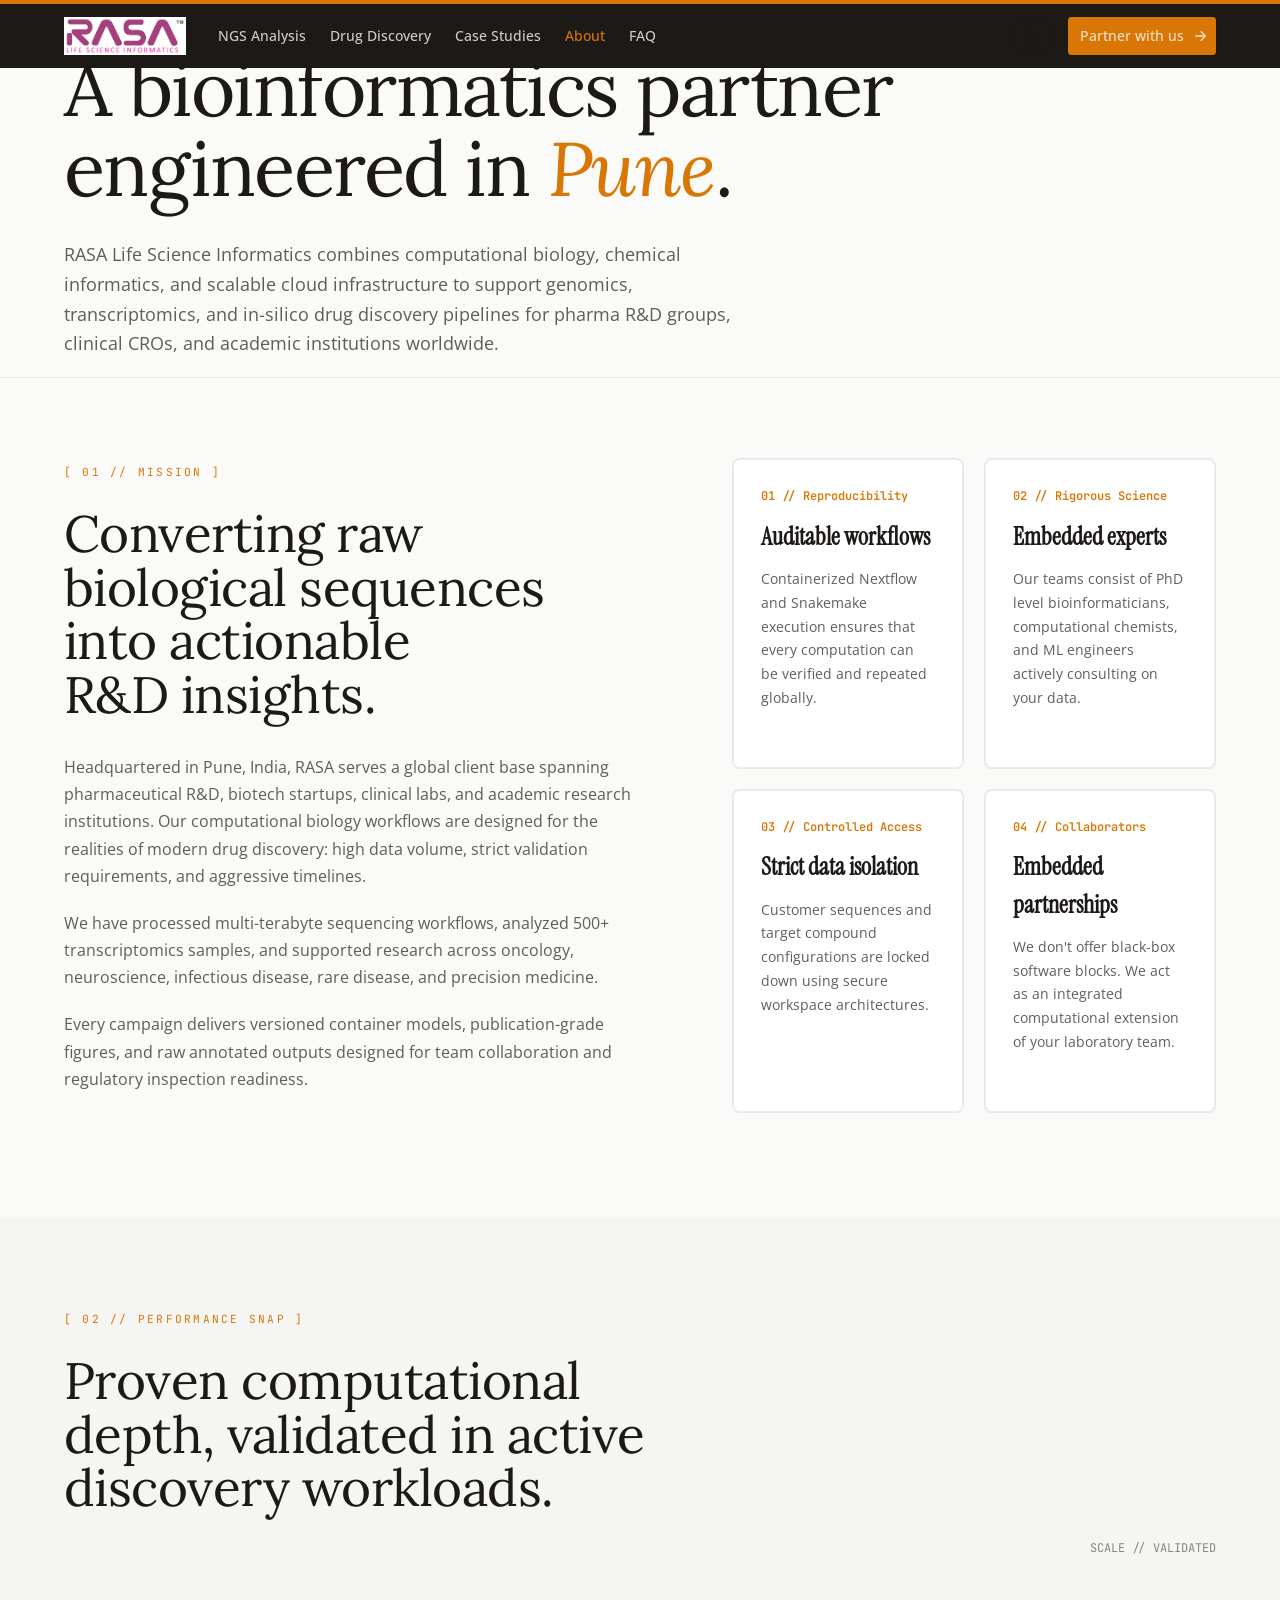
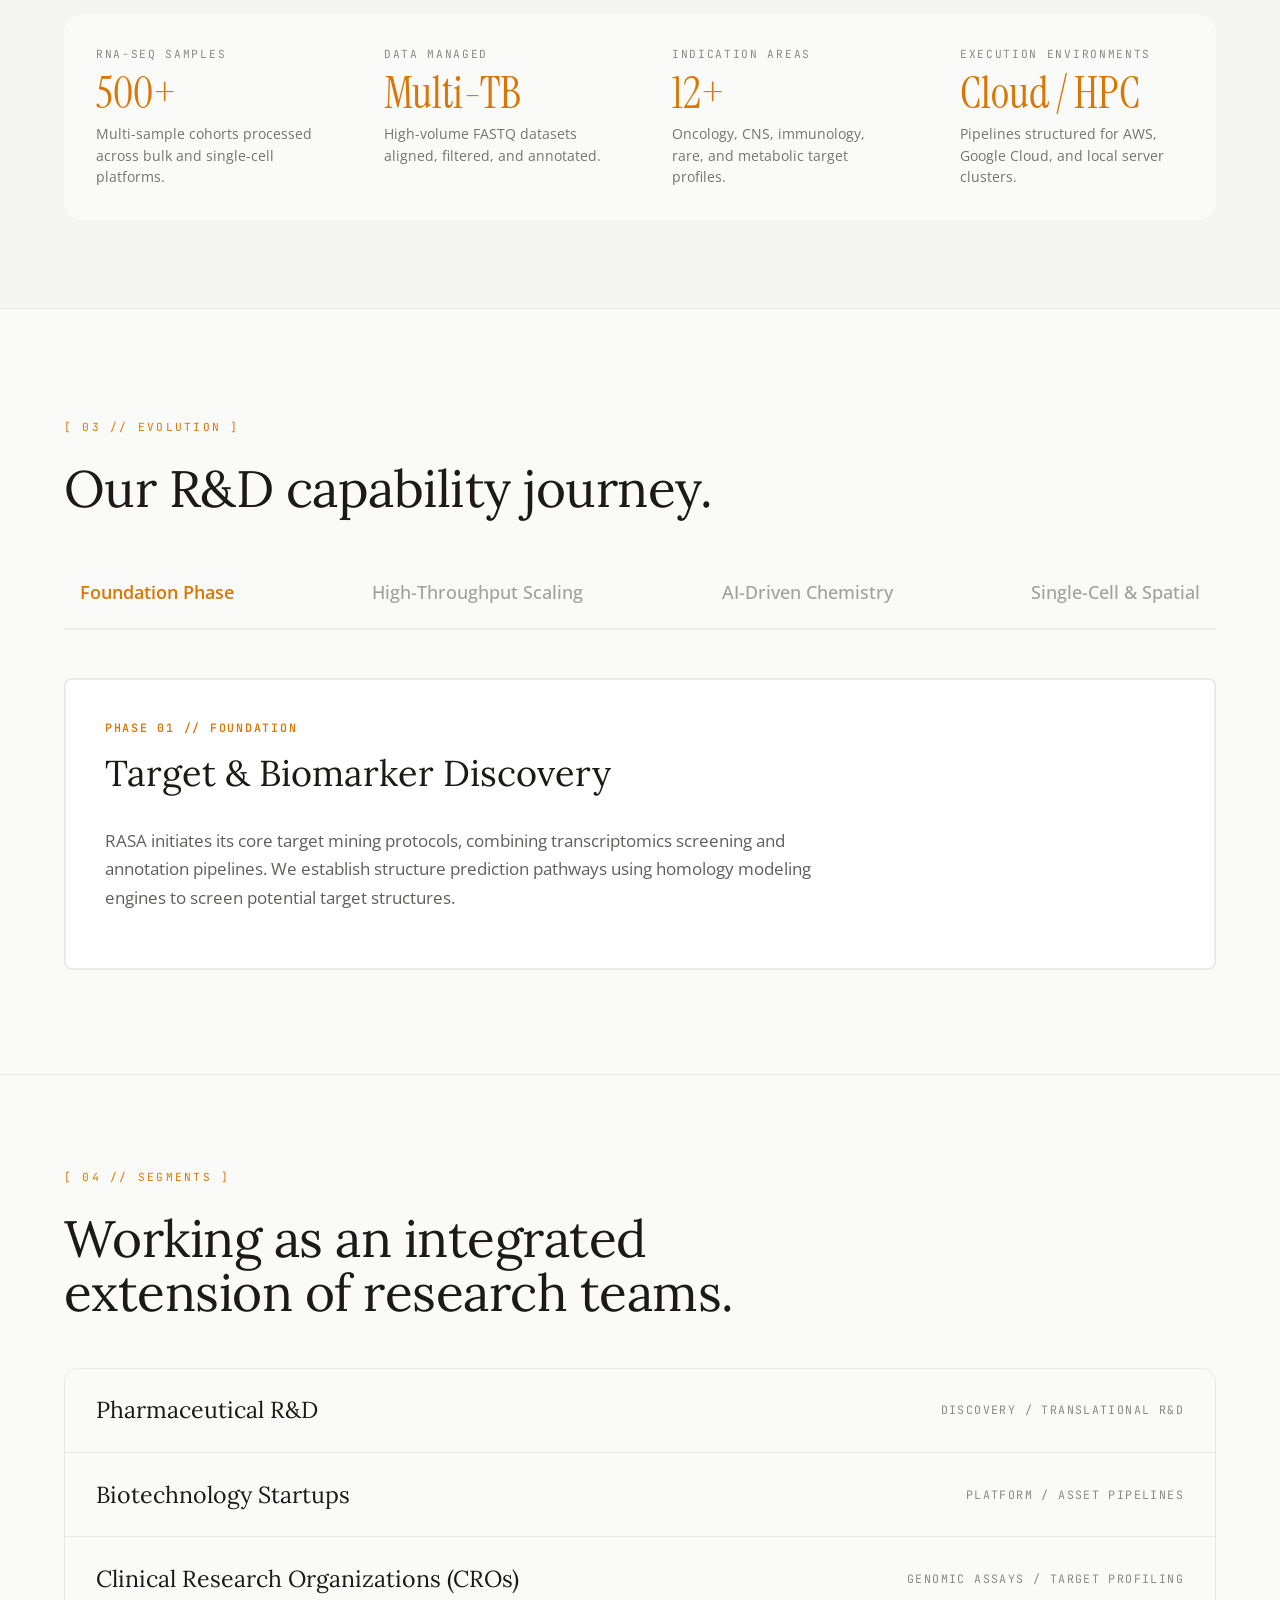
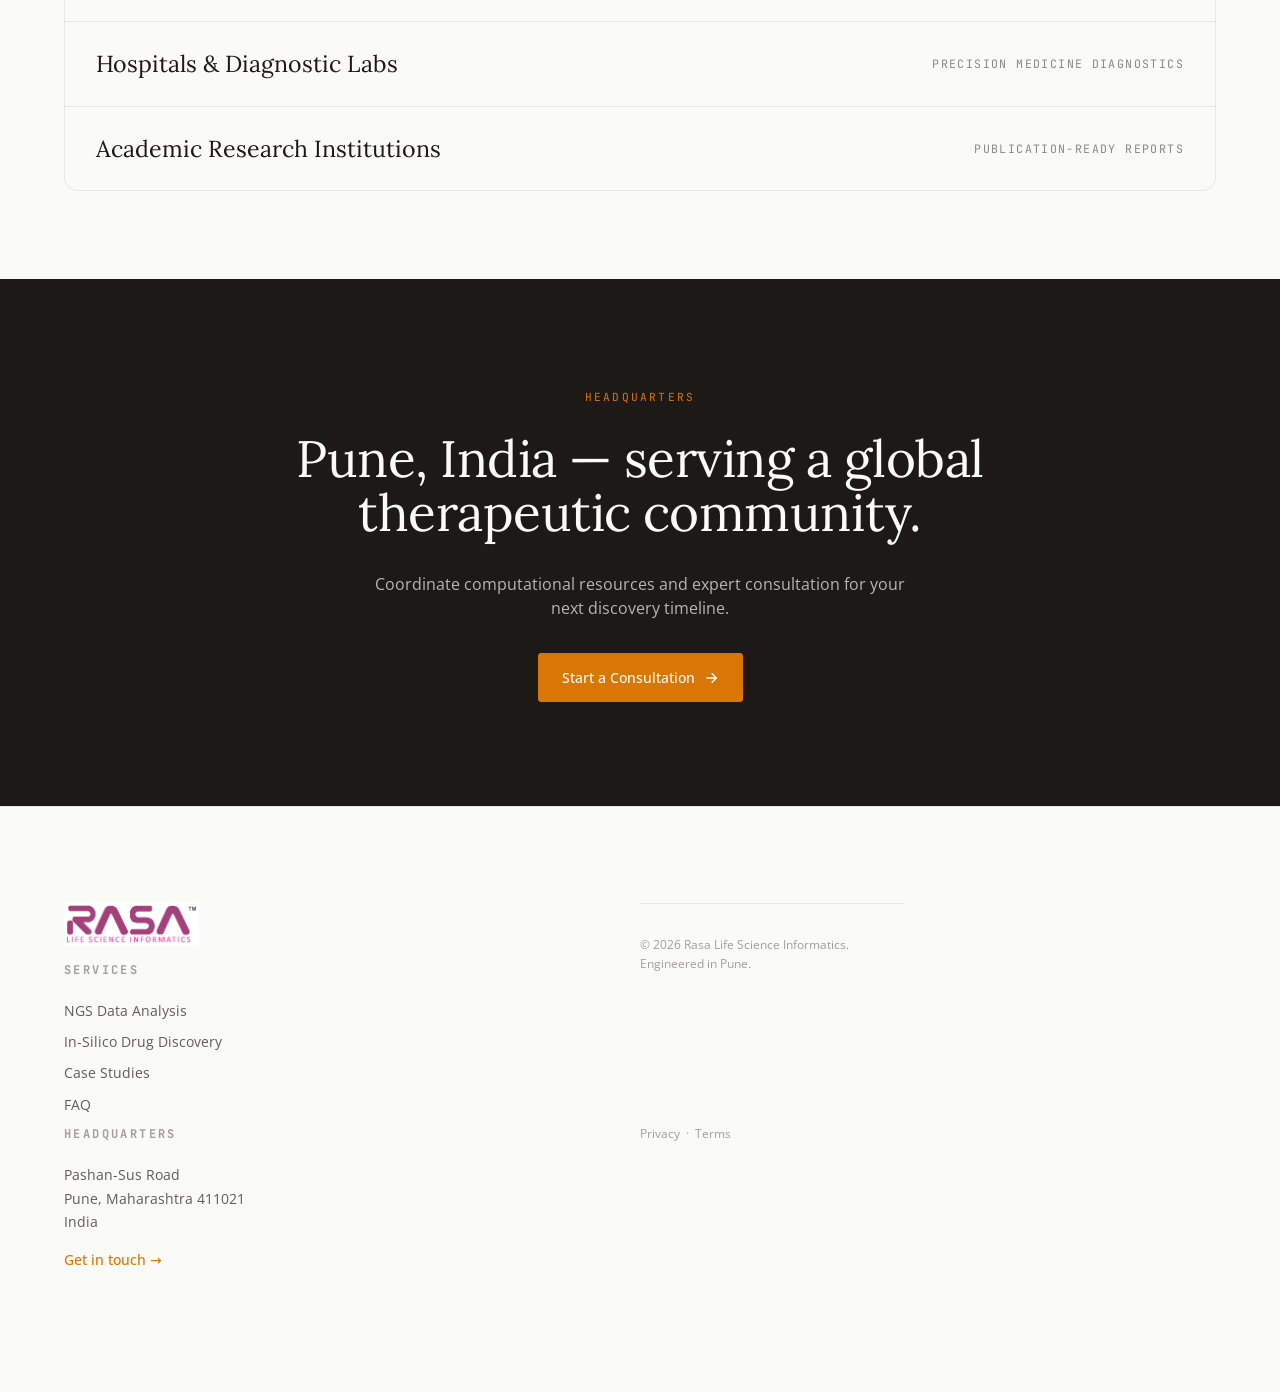
==== commit c1f4017f: "feat: implement dark mode option & fix top padding heading cut-off glitch" ====
--- a/about.html
+++ b/about.html
@@ -12,6 +12,14 @@
   <link rel="stylesheet" href="theme.css">
 </head>
 <body class="rasa">
+  <script>
+    (function () {
+      var t = localStorage.getItem('rasa-theme');
+      if (t === 'dark' || (!t && window.matchMedia('(prefers-color-scheme: dark)').matches)) {
+        document.body.classList.add('dark-mode');
+      }
+    })();
+  </script>
   <!--
 ================================================================
   RASA LSI — ABOUT PAGE
@@ -39,10 +47,16 @@
         <a href="faq.html">FAQ</a>
       </nav>
     </div>
-    <a href="contact.html" class="rasa-cta-btn">
-      Partner with us
-      <svg viewBox="0 0 24 24" fill="none" stroke="currentColor" stroke-width="2" aria-hidden="true"><path d="M5 12h14M13 5l7 7-7 7"/></svg>
-    </a>
+    <div class="rasa-header__actions" style="display: flex; align-items: center; gap: 1rem;">
+      <button id="rasa-theme-toggle" class="rasa-theme-toggle" aria-label="Toggle theme">
+        <svg class="sun-icon" viewBox="0 0 24 24" fill="none" stroke="currentColor" stroke-width="2" stroke-linecap="round" stroke-linejoin="round" style="width: 20px; height: 20px; display: none;"><circle cx="12" cy="12" r="4"/><path d="M12 2v2"/><path d="M12 20v2"/><path d="m4.93 4.93 1.41 1.41"/><path d="m17.66 17.66 1.41 1.41"/><path d="M2 12h2"/><path d="M20 12h2"/><path d="m6.34 17.66-1.41 1.41"/><path d="m19.07 4.93-1.41 1.41"/></svg>
+        <svg class="moon-icon" viewBox="0 0 24 24" fill="none" stroke="currentColor" stroke-width="2" stroke-linecap="round" stroke-linejoin="round" style="width: 20px; height: 20px; display: block;"><path d="M12 3a6 6 0 0 0 9 9 9 9 0 1 1-9-9Z"/></svg>
+      </button>
+      <a href="contact.html" class="rasa-cta-btn">
+        Partner with us
+        <svg viewBox="0 0 24 24" fill="none" stroke="currentColor" stroke-width="2" aria-hidden="true"><path d="M5 12h14M13 5l7 7-7 7"/></svg>
+      </a>
+    </div>
   </div>
 </header>
 
@@ -334,6 +348,18 @@
 
 })();
 
+  // Dark Mode Theme Toggle Click Listener
+  try {
+    var themeToggleBtn = document.getElementById('rasa-theme-toggle');
+    if (themeToggleBtn) {
+      themeToggleBtn.addEventListener('click', function () {
+        var isDark = document.body.classList.toggle('dark-mode');
+        localStorage.setItem('rasa-theme', isDark ? 'dark' : 'light');
+      });
+    }
+  } catch (e) {
+    console.error('Theme toggle error:', e);
+  }
 </script>
 </body>
 </html>
--- a/theme.css
+++ b/theme.css
@@ -307,7 +307,7 @@
 
 /* Hero */
 .rasa-hero {
-  padding: 7rem 0 6rem; position: relative; overflow: hidden;
+  padding: 9rem 0 6rem; position: relative; overflow: hidden;
 }
 
 .rasa-hero__grid {
@@ -622,6 +622,97 @@
 
 .rasa-footer__bottom span, .rasa-footer__bottom a {
   font-size: 0.75rem; color: var(--foreground-40); margin: 0; display: inline;
+}
+
+/* Theme Toggle Button */
+.rasa-theme-toggle {
+  display: inline-flex;
+  align-items: center;
+  justify-content: center;
+  width: 40px;
+  height: 40px;
+  border-radius: 50%;
+  border: 1px solid var(--border);
+  background: transparent;
+  color: var(--foreground);
+  cursor: pointer;
+  transition: background 0.2s, border-color 0.2s, transform 0.2s;
+  padding: 0;
+  outline: none;
+}
+
+.rasa-theme-toggle:hover {
+  background: var(--foreground-05);
+  transform: scale(1.05);
+}
+
+.rasa-theme-toggle:focus-visible {
+  outline: 2px solid var(--leaf);
+  outline-offset: 2px;
+}
+
+/* Dark Mode Overrides */
+body.dark-mode {
+  --cream: #090d16;
+  --background: var(--cream);
+  --ink: #f8fafc;
+  --foreground: #e2e8f0;
+  --foreground-70: rgba(226, 232, 240, 0.70);
+  --foreground-60: rgba(226, 232, 240, 0.60);
+  --foreground-50: rgba(226, 232, 240, 0.50);
+  --foreground-40: rgba(226, 232, 240, 0.40);
+  --foreground-10: rgba(226, 232, 240, 0.10);
+  --foreground-05: rgba(226, 232, 240, 0.05);
+  --surface: #131b2e;
+  --border: rgba(255, 255, 255, 0.1);
+  --leaf-soft: rgba(74, 222, 128, 0.12);
+  --leaf-tint: rgba(74, 222, 128, 0.06);
+  --leaf: #4ade80;
+  --leaf-hover: #22c55e;
+  background: var(--background) !important;
+  color: var(--foreground) !important;
+}
+
+body.dark-mode .rasa-header {
+  background: rgba(9, 13, 22, 0.85) !important;
+  box-shadow: inset 0 -1px 0 rgba(255, 255, 255, 0.1) !important;
+}
+
+body.dark-mode .rasa-value-card,
+body.dark-mode .rasa-principle,
+body.dark-mode .rasa-side,
+body.dark-mode .rasa-timeline-card,
+body.dark-mode .rasa-tech-panel {
+  background: var(--surface) !important;
+  border-color: var(--border) !important;
+}
+
+body.dark-mode .rasa-modality {
+  background: var(--surface) !important;
+  border-color: var(--border) !important;
+}
+
+body.dark-mode .rasa-modality:hover {
+  background: var(--leaf-tint) !important;
+}
+
+body.dark-mode .rasa-toast {
+  background: var(--surface) !important;
+  border: 1px solid var(--border) !important;
+  color: var(--foreground) !important;
+}
+
+body.dark-mode .rasa-anchor-nav {
+  background: rgba(9, 13, 22, 0.85) !important;
+  box-shadow: inset 0 -1px 0 rgba(255, 255, 255, 0.1) !important;
+}
+
+body.dark-mode .sun-icon {
+  display: block !important;
+}
+
+body.dark-mode .moon-icon {
+  display: none !important;
 }
 
 .rasa {
@@ -663,7 +754,7 @@
 
 /* Page Hero */
 .rasa-pagehero {
-  position: relative; padding: 7.5rem 0 4.5rem; overflow: hidden;
+  position: relative; padding: 9.5rem 0 4.5rem; overflow: hidden;
 }
 
 .rasa-grid-bg {
@@ -815,7 +906,7 @@
 
 /* Deep details section */
 .rasa-deep {
-  padding: 6.5rem 0; border-top: 1px solid var(--border);
+  padding: 6.5rem 0; border-top: 1px solid var(--border); scroll-margin-top: 123px;
 }
 
 .rasa-deep__head {
@@ -1180,7 +1271,12 @@
 .rasa-timeline-years {
   display: flex; justify-content: space-between; position: relative;
   border-bottom: 2px solid rgba(0,0,0,0.05); padding-bottom: 1rem;
-  overflow-x: auto; -webkit-overflow-scrolling: touch;
+  overflow-x: auto; overflow-y: hidden; -webkit-overflow-scrolling: touch;
+  scrollbar-width: none;
+}
+
+.rasa-timeline-years::-webkit-scrollbar {
+  display: none;
 }
 
 .rasa-timeline-year-btn {
@@ -1815,3 +1911,29 @@
 .rasa-value-card, .rasa-principle, .rasa-side, .rasa-timeline-card, .rasa-tech-panel { border-radius: 0.5rem; background: #ffffff; border: 1px solid rgba(28, 25, 23, 0.1); }
 .rasa-modalities { border-radius: 0.5rem; background: rgba(0, 0, 0, 0.05); }
 .rasa-modality { background: #ffffff; }
+
+/* Dark Mode Theme 3 Overrides */
+body.dark-mode {
+  --cream: #0c0a09;
+  --background: var(--cream);
+  --ink: #fafaf9;
+  --foreground: #e7e5e4;
+  --foreground-70: rgba(231, 229, 228, 0.70);
+  --foreground-60: rgba(231, 229, 228, 0.60);
+  --foreground-50: rgba(231, 229, 228, 0.50);
+  --foreground-40: rgba(231, 229, 228, 0.40);
+  --foreground-10: rgba(231, 229, 228, 0.10);
+  --foreground-05: rgba(231, 229, 228, 0.05);
+  --surface: #1c1917;
+  --border: rgba(255, 255, 255, 0.08);
+  --leaf-soft: rgba(245, 158, 11, 0.12);
+  --leaf-tint: rgba(245, 158, 11, 0.06);
+  --leaf: #f59e0b;
+  --leaf-hover: #fbbf24;
+}
+body.dark-mode .rasa-header {
+  background: #0c0a09 !important;
+}
+body.dark-mode table {
+  background: #1c1917 !important;
+}
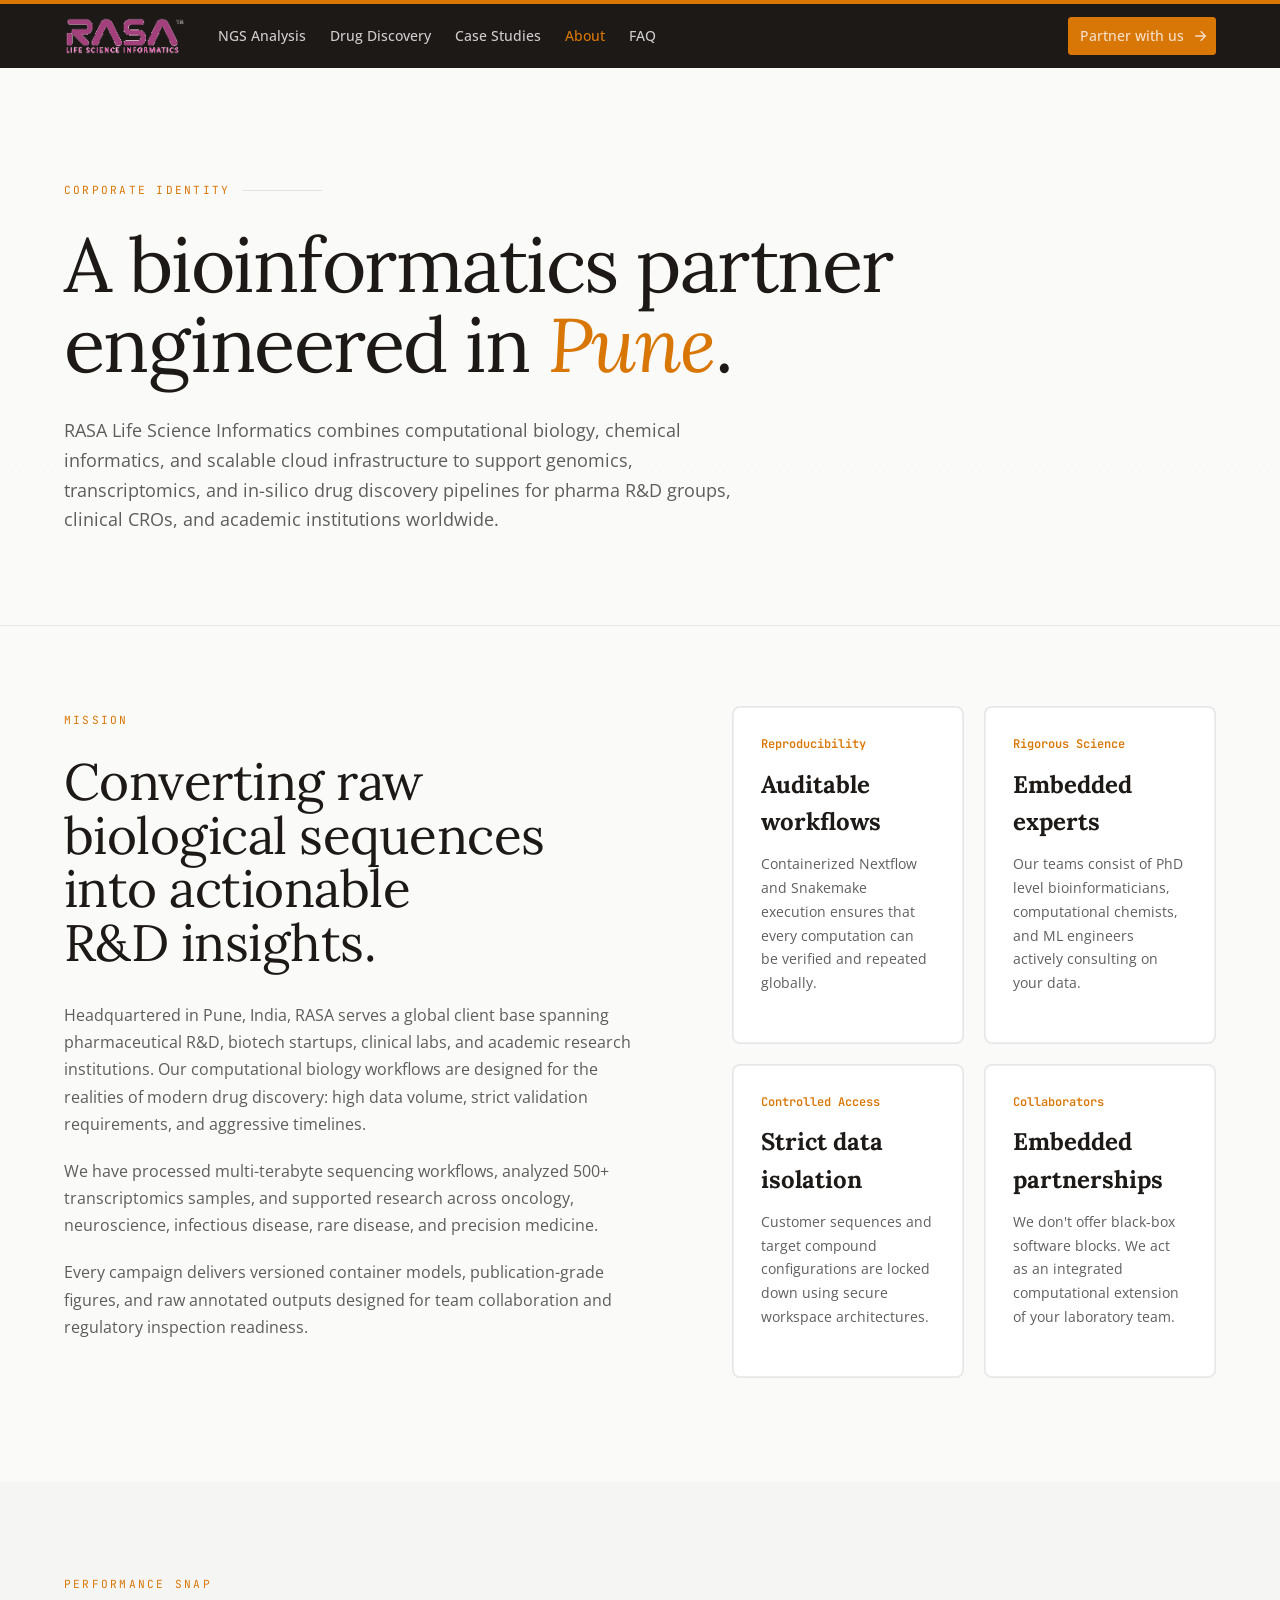
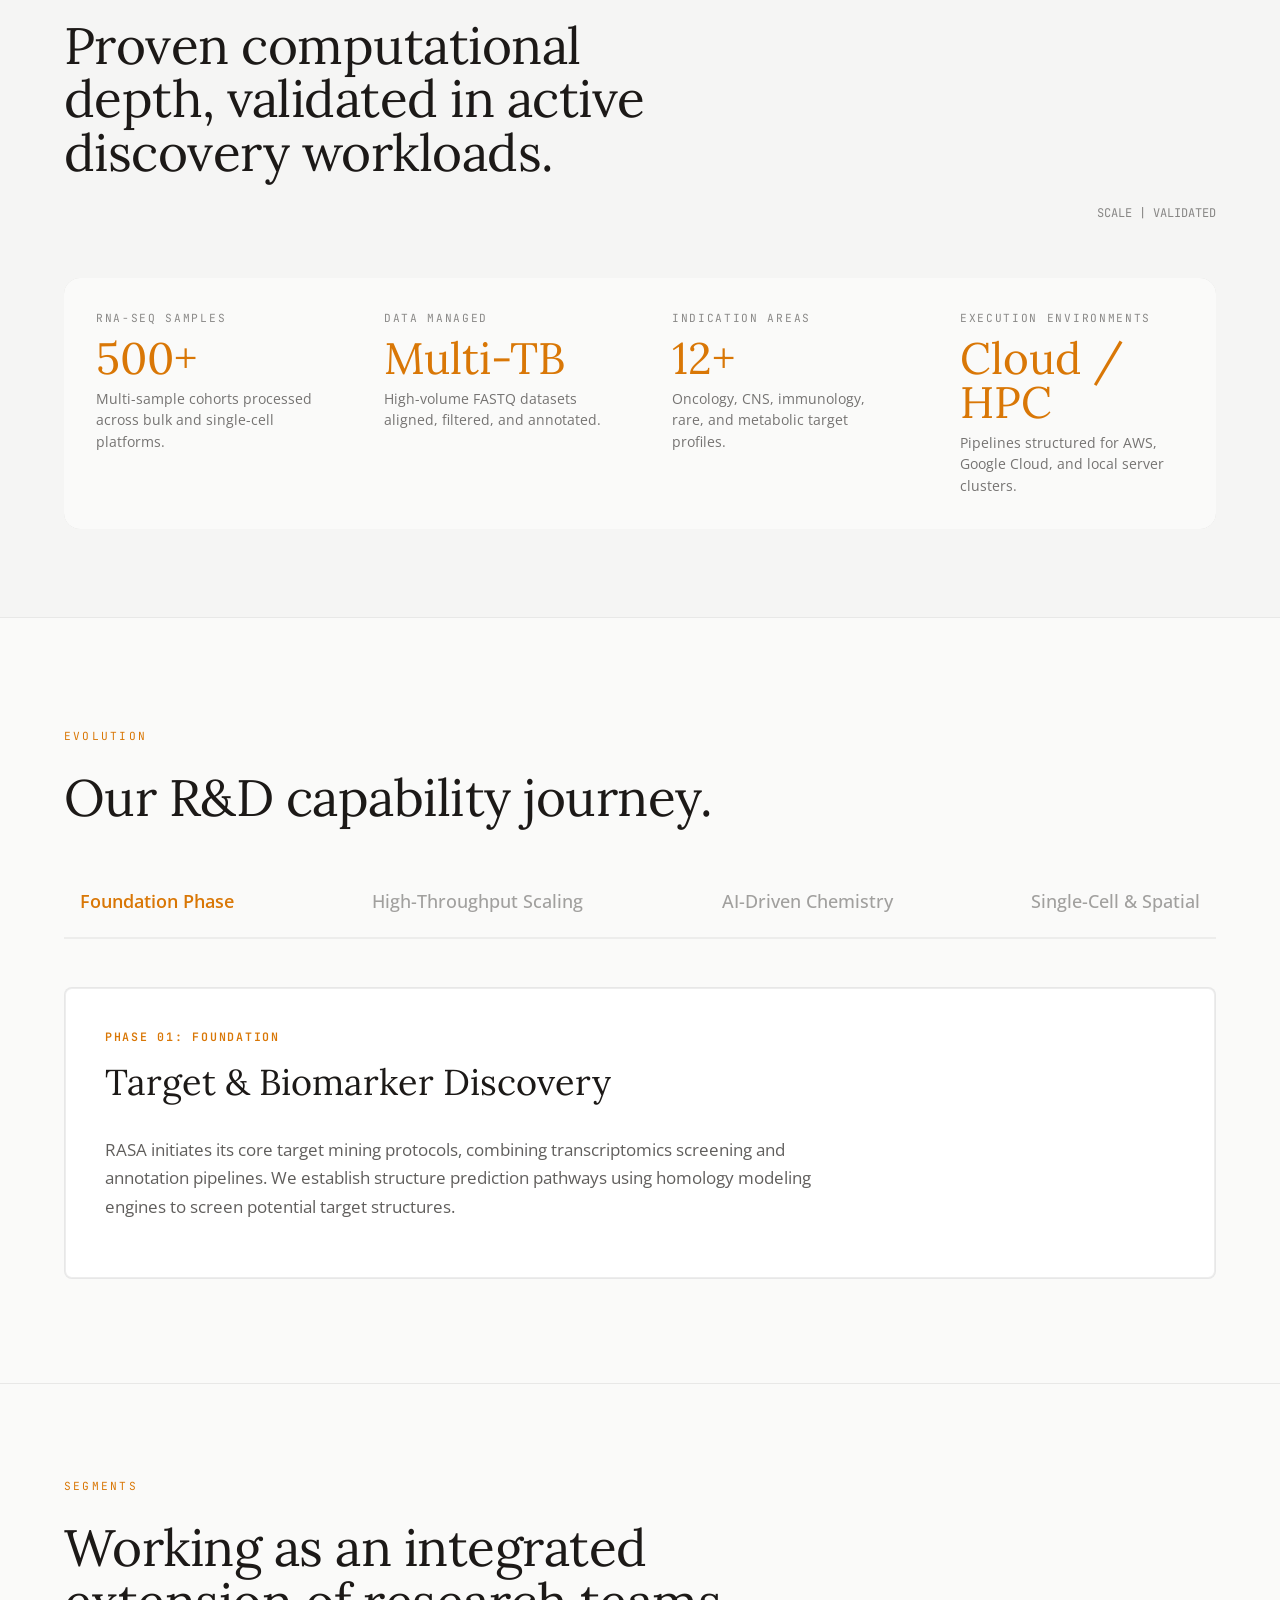
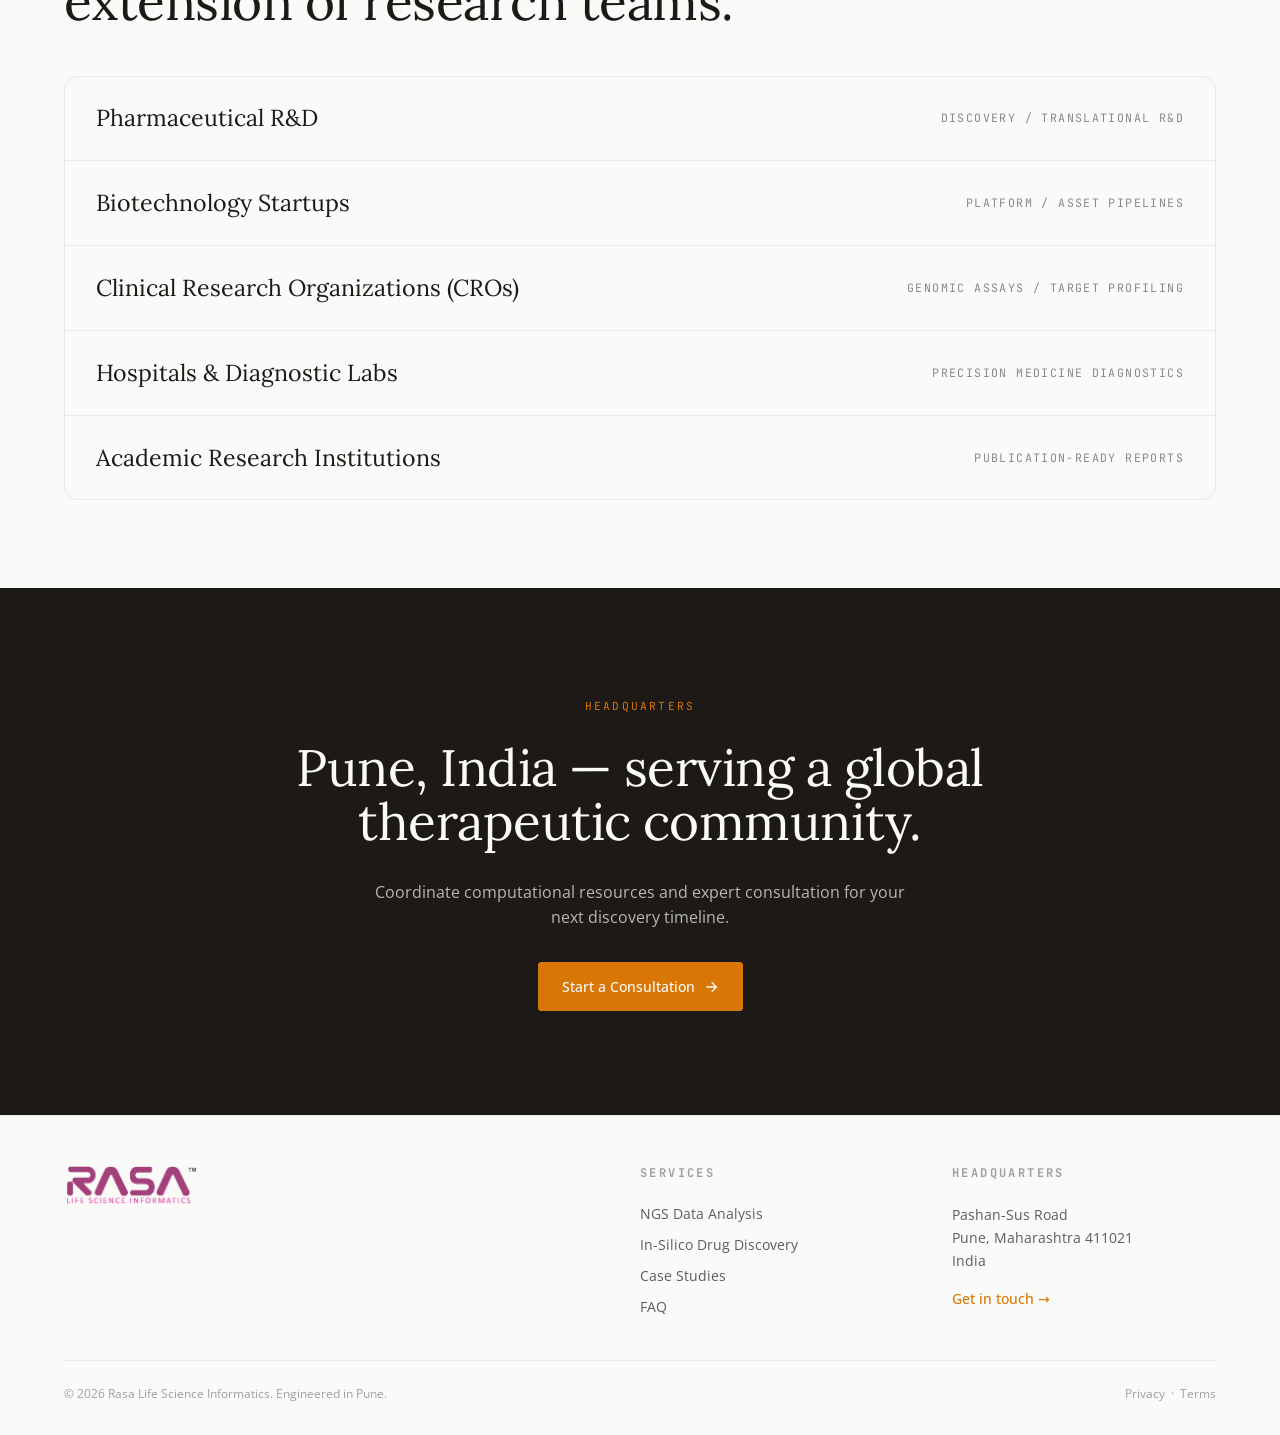
==== commit f81b846f: "style: remove dark mode, resize footer, and strip bracketed indexing" ====
--- a/about.html
+++ b/about.html
@@ -12,14 +12,7 @@
   <link rel="stylesheet" href="theme.css">
 </head>
 <body class="rasa">
-  <script>
-    (function () {
-      var t = localStorage.getItem('rasa-theme');
-      if (t === 'dark' || (!t && window.matchMedia('(prefers-color-scheme: dark)').matches)) {
-        document.body.classList.add('dark-mode');
-      }
-    })();
-  </script>
+  
   <!--
 ================================================================
   RASA LSI — ABOUT PAGE
@@ -48,10 +41,7 @@
       </nav>
     </div>
     <div class="rasa-header__actions" style="display: flex; align-items: center; gap: 1rem;">
-      <button id="rasa-theme-toggle" class="rasa-theme-toggle" aria-label="Toggle theme">
-        <svg class="sun-icon" viewBox="0 0 24 24" fill="none" stroke="currentColor" stroke-width="2" stroke-linecap="round" stroke-linejoin="round" style="width: 20px; height: 20px; display: none;"><circle cx="12" cy="12" r="4"/><path d="M12 2v2"/><path d="M12 20v2"/><path d="m4.93 4.93 1.41 1.41"/><path d="m17.66 17.66 1.41 1.41"/><path d="M2 12h2"/><path d="M20 12h2"/><path d="m6.34 17.66-1.41 1.41"/><path d="m19.07 4.93-1.41 1.41"/></svg>
-        <svg class="moon-icon" viewBox="0 0 24 24" fill="none" stroke="currentColor" stroke-width="2" stroke-linecap="round" stroke-linejoin="round" style="width: 20px; height: 20px; display: block;"><path d="M12 3a6 6 0 0 0 9 9 9 9 0 1 1-9-9Z"/></svg>
-      </button>
+      
       <a href="contact.html" class="rasa-cta-btn">
         Partner with us
         <svg viewBox="0 0 24 24" fill="none" stroke="currentColor" stroke-width="2" aria-hidden="true"><path d="M5 12h14M13 5l7 7-7 7"/></svg>
@@ -68,7 +58,7 @@
     <div class="rasa-grid-bg" aria-hidden="true"></div>
     <div class="container">
       <div class="rasa-reveal">
-        <span class="rasa-eyebrow">[ 00 // Corporate Identity ] <span class="rasa-eyebrow__rule"></span></span>
+        <span class="rasa-eyebrow">Corporate Identity<span class="rasa-eyebrow__rule"></span></span>
       </div>
       <h1 class="rasa-pagehero__h rasa-reveal" data-delay="1">
         A bioinformatics partner engineered in <span class="serif italic leaf">Pune</span>.
@@ -83,7 +73,7 @@
   <section class="rasa-section" style="padding: 5rem 0 6.5rem; border-top: 1px solid var(--border);">
     <div class="container rasa-mandate">
       <div class="rasa-reveal">
-        <span class="rasa-eyebrow">[ 01 // Mission ]</span>
+        <span class="rasa-eyebrow">Mission</span>
         <h2 class="rasa-h2" style="margin: 1.5rem 0 2rem; max-width: 20ch;">Converting raw biological sequences into actionable R&amp;D insights.</h2>
         <p>Headquartered in Pune, India, RASA serves a global client base spanning pharmaceutical R&amp;D, biotech startups, clinical labs, and academic research institutions. Our computational biology workflows are designed for the realities of modern drug discovery: high data volume, strict validation requirements, and aggressive timelines.</p>
         <p>We have processed multi-terabyte sequencing workflows, analyzed 500+ transcriptomics samples, and supported research across oncology, neuroscience, infectious disease, rare disease, and precision medicine.</p>
@@ -92,22 +82,22 @@
 
       <div class="rasa-principles rasa-reveal" data-delay="1">
         <div class="rasa-principle">
-          <span class="rasa-principle__n">01 // Reproducibility</span>
+          <span class="rasa-principle__n">Reproducibility</span>
           <h3 class="rasa-principle__t">Auditable workflows</h3>
           <p class="rasa-principle__b">Containerized Nextflow and Snakemake execution ensures that every computation can be verified and repeated globally.</p>
         </div>
         <div class="rasa-principle">
-          <span class="rasa-principle__n">02 // Rigorous Science</span>
+          <span class="rasa-principle__n">Rigorous Science</span>
           <h3 class="rasa-principle__t">Embedded experts</h3>
           <p class="rasa-principle__b">Our teams consist of PhD level bioinformaticians, computational chemists, and ML engineers actively consulting on your data.</p>
         </div>
         <div class="rasa-principle">
-          <span class="rasa-principle__n">03 // Controlled Access</span>
+          <span class="rasa-principle__n">Controlled Access</span>
           <h3 class="rasa-principle__t">Strict data isolation</h3>
           <p class="rasa-principle__b">Customer sequences and target compound configurations are locked down using secure workspace architectures.</p>
         </div>
         <div class="rasa-principle">
-          <span class="rasa-principle__n">04 // Collaborators</span>
+          <span class="rasa-principle__n">Collaborators</span>
           <h3 class="rasa-principle__t">Embedded partnerships</h3>
           <p class="rasa-principle__b">We don't offer black-box software blocks. We act as an integrated computational extension of your laboratory team.</p>
         </div>
@@ -120,10 +110,10 @@
     <div class="container">
       <div class="rasa-reveal" style="display: flex; align-items: flex-end; justify-content: space-between; flex-wrap: wrap; gap: 1.5rem; margin-bottom: 3.5rem;">
         <div>
-          <span class="rasa-eyebrow">[ 02 // Performance Snap ]</span>
+          <span class="rasa-eyebrow">Performance Snap</span>
           <h2 class="rasa-h2" style="margin-top: 1.5rem; max-width: 24ch;">Proven computational depth, validated in active discovery workloads.</h2>
         </div>
-        <span class="mono" style="font-size: 0.75rem; color: var(--foreground-50);">SCALE // VALIDATED</span>
+        <span class="mono" style="font-size: 0.75rem; color: var(--foreground-50);">SCALE | VALIDATED</span>
       </div>
       <div class="rasa-expertise rasa-reveal" data-delay="1">
         <div>
@@ -154,7 +144,7 @@
   <section class="rasa-timeline-section">
     <div class="container">
       <div class="rasa-reveal">
-        <span class="rasa-eyebrow">[ 03 // Evolution ]</span>
+        <span class="rasa-eyebrow">Evolution</span>
         <h2 class="rasa-h2" style="margin: 1.5rem 0 3.5rem;">Our R&amp;D capability journey.</h2>
       </div>
 
@@ -169,7 +159,7 @@
 
         <!-- Details Card -->
         <div class="rasa-timeline-card" id="timeline-card">
-          <span class="rasa-timeline-card__phase" id="card-phase">Phase 01 // Foundation</span>
+          <span class="rasa-timeline-card__phase" id="card-phase">Phase 01: Foundation</span>
           <h3 class="rasa-timeline-card__title" id="card-title">Target &amp; Biomarker Discovery</h3>
           <p class="rasa-timeline-card__desc" id="card-desc">
             RASA initiates its core target mining protocols, combining transcriptomics screening and annotation pipelines. We establish structure prediction pathways using homology modeling engines to screen potential target structures.
@@ -183,7 +173,7 @@
   <section class="rasa-section" style="border-top: 1px solid var(--border);">
     <div class="container">
       <div class="rasa-reveal">
-        <span class="rasa-eyebrow">[ 04 // Segments ]</span>
+        <span class="rasa-eyebrow">Segments</span>
         <h2 class="rasa-h2" style="margin: 1.5rem 0 3rem; max-width: 22ch;">Working as an integrated extension of research teams.</h2>
       </div>
       <div class="rasa-sectors rasa-reveal" data-delay="1">
@@ -235,6 +225,7 @@
     <div class="rasa-footer__grid">
       <div>
         <div class="rasa-footer__brand"><img src="logo.png" alt="RASA LSI Logo" style="height: 42px; width: auto; display: block; object-fit: contain;"></div>
+      </div>
       <div>
         <h4>Services</h4>
         <a href="services-ngs.html">NGS Data Analysis</a>
@@ -291,22 +282,22 @@
   // Interactive Capability Timeline data
   var timelineData = {
     "01": {
-      phase: "Phase 01 // Foundation",
+      phase: "Phase 01: Foundation",
       title: "Target &amp; Biomarker Discovery",
       desc: "RASA initiates its core target mining protocols, combining transcriptomics screening and annotation pipelines. We establish structure prediction pathways using homology modeling engines to screen potential target structures."
     },
     "02": {
-      phase: "Phase 02 // High-Throughput Scaling",
+      phase: "Phase 02: High-Throughput Scaling",
       title: "Containerized Workflows",
       desc: "We migrate core workflows to Nextflow and Snakemake pipelines. This containerization (Docker &amp; Singularity) allows us to run large cohort-scale WGS and RNA-seq campaigns with complete computational reproducibility."
     },
     "03": {
-      phase: "Phase 03 // AI-Driven Chemistry",
+      phase: "Phase 03: AI-Driven Chemistry",
       title: "Generative De Novo Design",
       desc: "Integration of generative models (GANs, VAEs, and reinforcement learning) to automate molecular design. We launch structure-guided fragment hopping pipelines to design patentable first-in-class assets from scratch."
     },
     "04": {
-      phase: "Phase 04 // Single-Cell &amp; Spatial Precision",
+      phase: "Phase 04: Single-Cell &amp; Spatial Precision",
       title: "Tissue &amp; Multimodal Integration",
       desc: "Establish high-resolution spatial transcriptomics and single-cell cellular profiling. We deconvolve tissue domain patterns and map ligand-receptor communication networks to profile the tumor microenvironment."
     }
@@ -348,18 +339,7 @@
 
 })();
 
-  // Dark Mode Theme Toggle Click Listener
-  try {
-    var themeToggleBtn = document.getElementById('rasa-theme-toggle');
-    if (themeToggleBtn) {
-      themeToggleBtn.addEventListener('click', function () {
-        var isDark = document.body.classList.toggle('dark-mode');
-        localStorage.setItem('rasa-theme', isDark ? 'dark' : 'light');
-      });
-    }
-  } catch (e) {
-    console.error('Theme toggle error:', e);
-  }
+  
 </script>
 </body>
 </html>
--- a/theme.css
+++ b/theme.css
@@ -8,20 +8,14 @@
 /* ========================================== */
 
 
-html, body {
-  margin: 0; padding: 0; background: #f8f9fa; scroll-behavior: smooth;
-}
-
-.rasa-page {
-  min-height: 100vh;
-}
+html, body { margin: 0; padding: 0; background: #f8f9fa; scroll-behavior: smooth; }
+
+.rasa-page { min-height: 100vh; }
 
 .rasa,
 .rasa *,
 .rasa *::before,
-.rasa *::after {
-  box-sizing: border-box;
-}
+.rasa *::after { box-sizing: border-box; }
 
 .rasa {
   /* Brand palette */
@@ -51,41 +45,23 @@
   text-rendering: optimizeLegibility;
 }
 
-.rasa ::selection {
-  background: rgba(217, 119, 6,0.18); color: var(--ink);
-}
-
-.rasa a {
-  color: inherit; text-decoration: none;
-}
-
-.rasa img {
-  max-width: 100%; height: auto; display: block;
-}
-
-.rasa button {
-  font-family: inherit; cursor: pointer;
-}
-
-.rasa .container {
-  max-width: 1200px; margin: 0 auto; padding: 0 1.5rem;
-}
-
-.rasa .serif {
-  font-family: 'Lora', Georgia, serif; font-weight: 400;
-}
-
-.rasa .mono {
-  font-family: 'JetBrains Mono', ui-monospace, monospace;
-}
-
-.rasa .italic {
-  font-style: italic;
-}
-
-.rasa .leaf {
-  color: var(--leaf);
-}
+.rasa ::selection { background: rgba(217, 119, 6,0.18); color: var(--ink); }
+
+.rasa a { color: inherit; text-decoration: none; }
+
+.rasa img { max-width: 100%; height: auto; display: block; }
+
+.rasa button { font-family: inherit; cursor: pointer; }
+
+.rasa .container { max-width: 1200px; margin: 0 auto; padding: 0 1.5rem; }
+
+.rasa .serif { font-family: 'Lora', Georgia, serif; font-weight: 400; }
+
+.rasa .mono { font-family: 'JetBrains Mono', ui-monospace, monospace; }
+
+.rasa .italic { font-style: italic; }
+
+.rasa .leaf { color: var(--leaf); }
 
 /* Header */
 .rasa-header {
@@ -107,25 +83,15 @@
   font-size: 1.5rem; letter-spacing: -0.02em; line-height: 1;
 }
 
-.rasa-brand__dot {
-  width: 10px; height: 10px; border-radius: 999px; background: var(--leaf); display: inline-block;
-}
-
-.rasa-brand__leaf {
-  color: var(--leaf);
-}
-
-.rasa-nav {
-  display: none; gap: 1.5rem; font-size: 0.875rem; font-weight: 500;
-}
-
-.rasa-nav a {
-  color: var(--foreground-70); transition: color 0.15s;
-}
-
-.rasa-nav a:hover, .rasa-nav a.is-active {
-  color: var(--foreground);
-}
+.rasa-brand__dot { width: 10px; height: 10px; border-radius: 999px; background: var(--leaf); display: inline-block; }
+
+.rasa-brand__leaf { color: var(--leaf); }
+
+.rasa-nav { display: none; gap: 1.5rem; font-size: 0.875rem; font-weight: 500; }
+
+.rasa-nav a { color: var(--foreground-70); transition: color 0.15s; }
+
+.rasa-nav a:hover, .rasa-nav a.is-active { color: var(--foreground); }
 
 .rasa-cta-btn {
   display: inline-flex; align-items: center; gap: 0.5rem;
@@ -136,32 +102,13 @@
   transition: background 0.2s, transform 0.2s;
 }
 
-.rasa-cta-btn:hover {
-  background: var(--leaf-hover); transform: translateY(-1px);
-}
-
-.rasa-cta-btn svg {
-  width: 16px; height: 16px;
-}
-
-@media (min-width: 900px) {
-  .rasa-nav { display: inline-flex;
-}
-
-.rasa-header__inner {
-  gap: 2rem;
-}
-
-.rasa-header__group {
-  display: flex; gap: 2rem; align-items: center;
-}
-
-}
-@media (max-width: 899px) {
-  .rasa-header__group { display: flex; gap: 0.5rem; align-items: center;
-}
-
-}
+.rasa-cta-btn:hover { background: var(--leaf-hover); transform: translateY(-1px); }
+
+.rasa-cta-btn svg { width: 16px; height: 16px; }
+
+@media (min-width: 900px) { .rasa-nav { display: inline-flex; } .rasa-header__inner { gap: 2rem; } .rasa-header__group { display: flex; gap: 2rem; align-items: center; } }
+
+@media (max-width: 899px) { .rasa-header__group { display: flex; gap: 0.5rem; align-items: center; } }
 
 /* Buttons */
 .rasa-btn {
@@ -171,50 +118,28 @@
   border: none; transition: filter 0.2s, background 0.2s, color 0.2s, box-shadow 0.2s, transform 0.2s;
 }
 
-.rasa-btn--primary {
-  background: var(--leaf); color: var(--cream); box-shadow: inset 0 0 0 1px var(--leaf);
-}
-
-.rasa-btn--primary:hover {
-  background: var(--leaf-hover); transform: translateY(-1px);
-}
-
-.rasa-btn--ghost {
-  background: transparent; color: var(--foreground-70); box-shadow: inset 0 0 0 1px var(--foreground-10);
-}
-
-.rasa-btn--ghost:hover {
-  color: var(--foreground); box-shadow: inset 0 0 0 1px rgba(0,0,0,0.25); background: rgba(0,0,0,0.02);
-}
-
-.rasa-btn svg {
-  width: 16px; height: 16px;
-}
+.rasa-btn--primary { background: var(--leaf); color: var(--cream); box-shadow: inset 0 0 0 1px var(--leaf); }
+
+.rasa-btn--primary:hover { background: var(--leaf-hover); transform: translateY(-1px); }
+
+.rasa-btn--ghost { background: transparent; color: var(--foreground-70); box-shadow: inset 0 0 0 1px var(--foreground-10); }
+
+.rasa-btn--ghost:hover { color: var(--foreground); box-shadow: inset 0 0 0 1px rgba(0,0,0,0.25); background: rgba(0,0,0,0.02); }
+
+.rasa-btn svg { width: 16px; height: 16px; }
 
 /* Sections */
-.rasa-section {
-  padding: 5.5rem 0; position: relative;
-}
-
-.rasa-section--lg {
-  padding: 8.5rem 0;
-}
-
-.rasa-section--muted {
-  background: var(--surface);
-}
-
-.rasa-section--ink {
-  background: var(--ink); color: var(--cream);
-}
-
-.rasa-section--ink .rasa-eyebrow {
-  color: var(--leaf);
-}
-
-.rasa-section--ink .rasa-muted-text {
-  color: rgba(248,249,250,0.7);
-}
+.rasa-section { padding: 5.5rem 0; position: relative; }
+
+.rasa-section--lg { padding: 8.5rem 0; }
+
+.rasa-section--muted { background: var(--surface); }
+
+.rasa-section--ink { background: var(--ink); color: var(--cream); }
+
+.rasa-section--ink .rasa-eyebrow { color: var(--leaf); }
+
+.rasa-section--ink .rasa-muted-text { color: rgba(248,249,250,0.7); }
 
 /* Eyebrow label */
 .rasa-eyebrow {
@@ -224,45 +149,25 @@
   letter-spacing: 0.2em; color: var(--leaf);
 }
 
-.rasa-eyebrow__rule {
-  display: inline-block; width: 80px; height: 1px; background: rgba(28, 25, 23,0.10);
-}
-
-.rasa-section--ink .rasa-eyebrow__rule {
-  background: rgba(248,249,250,0.15);
-}
+.rasa-eyebrow__rule { display: inline-block; width: 80px; height: 1px; background: rgba(28, 25, 23,0.10); }
+
+.rasa-section--ink .rasa-eyebrow__rule { background: rgba(248,249,250,0.15); }
 
 .rasa-eyebrow__pulse {
   display: inline-block; width: 8px; height: 8px; border-radius: 999px; background: var(--leaf);
   animation: rasaPulse 2.5s ease-in-out infinite;
 }
 
-@keyframes rasaPulse {
-  0%,100% { opacity: 1; transform: scale(1);
-}
-
-50% {
-  opacity: 0.5; transform: scale(1.3);
-}
-
-}
+@keyframes rasaPulse { 0%,100% { opacity: 1; transform: scale(1); } 50% { opacity: 0.5; transform: scale(1.3); } }
 
 /* Headings */
-.rasa-h1 {
-  font-family: 'Instrument Serif', Georgia, serif; font-weight: 400; font-size: clamp(2.75rem, 6.5vw, 5.75rem); line-height: 0.95; letter-spacing: -0.02em; text-wrap: balance;
-}
-
-.rasa-h2 {
-  font-family: 'Lora', Georgia, serif; font-weight: 400; font-size: clamp(2.25rem, 4.5vw, 3.5rem); line-height: 1.05; letter-spacing: -0.01em; text-wrap: balance;
-}
-
-.rasa-h3 {
-  font-family: 'Lora', Georgia, serif; font-weight: 400; font-size: 1.6rem; line-height: 1.25;
-}
-
-.rasa-lede {
-  font-size: 1.125rem; color: var(--foreground-70); line-height: 1.65; max-width: 64ch; text-wrap: pretty;
-}
+.rasa-h1 { font-family: 'Lora', Georgia, serif; font-weight: 400; font-size: clamp(2.75rem, 6.5vw, 5.75rem); line-height: 0.95; letter-spacing: -0.02em; text-wrap: balance; }
+
+.rasa-h2 { font-family: 'Lora', Georgia, serif; font-weight: 400; font-size: clamp(2.25rem, 4.5vw, 3.5rem); line-height: 1.05; letter-spacing: -0.01em; text-wrap: balance; }
+
+.rasa-h3 { font-family: 'Lora', Georgia, serif; font-weight: 400; font-size: 1.6rem; line-height: 1.25; }
+
+.rasa-lede { font-size: 1.125rem; color: var(--foreground-70); line-height: 1.65; max-width: 64ch; text-wrap: pretty; }
 
 /* Grid backdrop */
 .rasa-grid-bg {
@@ -273,9 +178,7 @@
   -webkit-mask-image: linear-gradient(to bottom, black 0%, black 70%, transparent 100%);
 }
 
-.rasa-section > .container {
-  position: relative; z-index: 1;
-}
+.rasa-section > .container { position: relative; z-index: 1; }
 
 /* Reveal Animations */
 .rasa-reveal {
@@ -289,39 +192,22 @@
   transform: translateY(0);
 }
 
-.rasa-reveal[data-delay="1"] {
-  transition-delay: 0.1s;
-}
-
-.rasa-reveal[data-delay="2"] {
-  transition-delay: 0.2s;
-}
-
-.rasa-reveal[data-delay="3"] {
-  transition-delay: 0.3s;
-}
-
-.rasa-reveal[data-delay="4"] {
-  transition-delay: 0.4s;
-}
+.rasa-reveal[data-delay="1"] { transition-delay: 0.1s; }
+
+.rasa-reveal[data-delay="2"] { transition-delay: 0.2s; }
+
+.rasa-reveal[data-delay="3"] { transition-delay: 0.3s; }
+
+.rasa-reveal[data-delay="4"] { transition-delay: 0.4s; }
 
 /* Hero */
-.rasa-hero {
-  padding: 9rem 0 6rem; position: relative; overflow: hidden;
-}
-
-.rasa-hero__grid {
-  display: grid; grid-template-columns: 1fr; gap: 4rem; align-items: center;
-}
-
-@media (min-width: 1000px) {
-  .rasa-hero__grid { grid-template-columns: 1.2fr 1fr; gap: 4rem;
-}
-
-}
-.rasa-hero__copy {
-  display: flex; flex-direction: column; gap: 2rem;
-}
+.rasa-hero { padding: 10.5rem 0 6rem; position: relative; overflow: hidden; }
+
+.rasa-hero__grid { display: grid; grid-template-columns: 1fr; gap: 4rem; align-items: center; }
+
+@media (min-width: 1000px) { .rasa-hero__grid { grid-template-columns: 1.2fr 1fr; gap: 4rem; } }
+
+.rasa-hero__copy { display: flex; flex-direction: column; gap: 2rem; }
 
 .rasa-hero__art {
   position: relative; aspect-ratio: 1/1; max-width: 480px; width: 100%; margin: 0 auto;
@@ -341,31 +227,18 @@
   cursor: grab;
 }
 
-.rasa-network-canvas:active {
-  cursor: grabbing;
-}
+.rasa-network-canvas:active { cursor: grabbing; }
 
 /* Metrics band */
-.rasa-metrics {
-  display: grid; gap: 2.5rem; grid-template-columns: repeat(2, 1fr);
-}
-
-@media (min-width: 900px) {
-  .rasa-metrics { grid-template-columns: repeat(4, 1fr);
-}
-
-}
-.rasa-metric__idx {
-  font-family: 'JetBrains Mono', monospace; font-size: 0.75rem; color: var(--leaf); margin-bottom: 0.25rem;
-}
-
-.rasa-metric__value {
-  font-family: 'Instrument Serif', Georgia, serif; font-size: 3rem; line-height: 1; color: var(--cream); font-variant-numeric: tabular-nums;
-}
-
-.rasa-metric__label {
-  display: block; margin-top: 0.5rem; font-size: 0.75rem; text-transform: uppercase; letter-spacing: 0.15em; color: rgba(248,249,250,0.6);
-}
+.rasa-metrics { display: grid; gap: 2.5rem; grid-template-columns: repeat(2, 1fr); }
+
+@media (min-width: 900px) { .rasa-metrics { grid-template-columns: repeat(4, 1fr); } }
+
+.rasa-metric__idx { font-family: 'JetBrains Mono', monospace; font-size: 0.75rem; color: var(--leaf); margin-bottom: 0.25rem; }
+
+.rasa-metric__value { font-family: 'Lora', Georgia, serif; font-size: 3rem; line-height: 1; color: var(--cream); font-variant-numeric: tabular-nums; }
+
+.rasa-metric__label { display: block; margin-top: 0.5rem; font-size: 0.75rem; text-transform: uppercase; letter-spacing: 0.15em; color: rgba(248,249,250,0.6); }
 
 /* Interactive Tabs Section */
 .rasa-tabs-nav {
@@ -379,42 +252,21 @@
   font-family: inherit; z-index: 2; position: relative;
 }
 
-.rasa-tab-btn.is-active {
-  color: var(--cream); background: var(--leaf);
-}
+.rasa-tab-btn.is-active { color: var(--cream); background: var(--leaf); }
 
 .rasa-tab-panel {
   display: none; animation: rasaFadeIn 0.5s ease forwards;
 }
 
-.rasa-tab-panel.is-active {
-  display: block;
-}
-
-@keyframes rasaFadeIn {
-  from { opacity: 0; transform: translateY(10px);
-}
-
-to {
-  opacity: 1; transform: translateY(0);
-}
-
-}
-
-.rasa-services-grid {
-  display: grid; gap: 1.5rem; grid-template-columns: 1fr;
-}
-
-@media (min-width: 700px) {
-  .rasa-services-grid { grid-template-columns: repeat(2, 1fr);
-}
-
-}
-@media (min-width: 1000px) {
-  .rasa-services-grid { grid-template-columns: repeat(3, 1fr);
-}
-
-}
+.rasa-tab-panel.is-active { display: block; }
+
+@keyframes rasaFadeIn { from { opacity: 0; transform: translateY(10px); } to { opacity: 1; transform: translateY(0); } }
+
+.rasa-services-grid { display: grid; gap: 1.5rem; grid-template-columns: 1fr; }
+
+@media (min-width: 700px) { .rasa-services-grid { grid-template-columns: repeat(2, 1fr); } }
+
+@media (min-width: 1000px) { .rasa-services-grid { grid-template-columns: repeat(3, 1fr); } }
 
 .rasa-card {
   display: flex; flex-direction: column; gap: 1.25rem;
@@ -439,21 +291,13 @@
   display: inline-flex; align-items: center; justify-content: center; transition: transform 0.3s;
 }
 
-.rasa-card:hover .rasa-card__icon-wrap {
-  transform: scale(1.05) rotate(2deg);
-}
-
-.rasa-card__icon-wrap svg {
-  width: 20px; height: 20px; stroke: var(--leaf); fill: none; stroke-width: 1.75;
-}
-
-.rasa-card__title {
-  font-size: 1.35rem; font-weight: 600; margin: 0; letter-spacing: -0.01em;
-}
-
-.rasa-card__body {
-  font-size: 0.875rem; color: var(--foreground-70); line-height: 1.65;
-}
+.rasa-card:hover .rasa-card__icon-wrap { transform: scale(1.05) rotate(2deg); }
+
+.rasa-card__icon-wrap svg { width: 20px; height: 20px; stroke: var(--leaf); fill: none; stroke-width: 1.75; }
+
+.rasa-card__title { font-size: 1.35rem; font-weight: 600; margin: 0; letter-spacing: -0.01em; }
+
+.rasa-card__body { font-size: 0.875rem; color: var(--foreground-70); line-height: 1.65; }
 
 .rasa-card__more {
   margin-top: auto;
@@ -462,48 +306,29 @@
   color: var(--leaf); display: inline-flex; align-items: center; gap: 0.35rem; font-weight: 500;
 }
 
-.rasa-card__more svg {
-  width: 12px; height: 12px; transition: transform 0.2s;
-}
-
-.rasa-card:hover .rasa-card__more svg {
-  transform: translateX(4px);
-}
+.rasa-card__more svg { width: 12px; height: 12px; transition: transform 0.2s; }
+
+.rasa-card:hover .rasa-card__more svg { transform: translateX(4px); }
 
 /* Pipeline section */
-.rasa-pipe-grid {
-  display: grid; gap: 4rem; grid-template-columns: 1fr; align-items: center;
-}
-
-@media (min-width: 1000px) {
-  .rasa-pipe-grid { grid-template-columns: 1fr 1.1fr; gap: 5rem;
-}
-
-}
-.rasa-pipe-list {
-  display: flex; flex-direction: column; margin-top: 1.5rem;
-}
+.rasa-pipe-grid { display: grid; gap: 4rem; grid-template-columns: 1fr; align-items: center; }
+
+@media (min-width: 1000px) { .rasa-pipe-grid { grid-template-columns: 1fr 1.1fr; gap: 5rem; } }
+
+.rasa-pipe-list { display: flex; flex-direction: column; margin-top: 1.5rem; }
 
 .rasa-pipe-row {
   display: flex; gap: 1.5rem; padding: 1.5rem 0; border-top: 1px solid var(--border);
   transition: background 0.25s, padding-left 0.25s; border-radius: 0.35rem;
 }
 
-.rasa-pipe-row:hover {
-  background: var(--leaf-tint); padding-left: 0.75rem;
-}
-
-.rasa-pipe-row__num {
-  font-family: 'JetBrains Mono', monospace; font-size: 0.75rem; color: var(--leaf); padding-top: 0.25rem; min-width: 24px; font-weight: 500;
-}
-
-.rasa-pipe-row__title {
-  font-size: 1.05rem; font-weight: 600;
-}
-
-.rasa-pipe-row__body {
-  font-size: 0.875rem; color: var(--foreground-60); margin-top: 0.35rem; line-height: 1.6;
-}
+.rasa-pipe-row:hover { background: var(--leaf-tint); padding-left: 0.75rem; }
+
+.rasa-pipe-row__num { font-family: 'JetBrains Mono', monospace; font-size: 0.75rem; color: var(--leaf); padding-top: 0.25rem; min-width: 24px; font-weight: 500; }
+
+.rasa-pipe-row__title { font-size: 1.05rem; font-weight: 600; }
+
+.rasa-pipe-row__body { font-size: 0.875rem; color: var(--foreground-60); margin-top: 0.35rem; line-height: 1.6; }
 
 /* Interactive Tech Tooltips */
 .rasa-tooltip-target {
@@ -515,7 +340,7 @@
 
 .rasa-tooltip {
   position: absolute; bottom: 125%; left: 50%; transform: translateX(-50%) translateY(8px);
-  background: var(--ink); color: var(--cream); font-family: 'Inter', sans-serif;
+  background: var(--ink); color: var(--cream); font-family: 'Open Sans', ui-sans-serif, system-ui, sans-serif;
   font-size: 0.75rem; line-height: 1.4; padding: 0.5rem 0.75rem; border-radius: 0.35rem;
   width: 200px; text-align: center; pointer-events: none; opacity: 0;
   box-shadow: 0 8px 20px rgba(0,0,0,0.15); transition: opacity 0.2s, transform 0.2s;
@@ -532,188 +357,51 @@
 }
 
 /* Platforms strip */
-.rasa-platforms {
-  padding: 4rem 0; border-top: 1px solid var(--border); border-bottom: 1px solid var(--border); background: var(--background);
-}
-
-.rasa-platforms__label {
-  text-align: center; font-family: 'JetBrains Mono', monospace; font-size: 0.65rem; text-transform: uppercase; letter-spacing: 0.3em; color: var(--foreground-40); margin: 0 0 2rem;
-}
-
-.rasa-platforms__row {
-  display: flex; flex-wrap: wrap; justify-content: space-around; align-items: center; gap: 1.5rem 2rem; opacity: 0.75;
-}
-
-.rasa-platforms__item {
-  font-family: 'Instrument Serif', Georgia, serif; font-size: 1.35rem; color: var(--foreground-70); transition: color 0.2s;
-}
-
-.rasa-platforms__item:hover {
-  color: var(--leaf);
-}
+.rasa-platforms { padding: 4rem 0; border-top: 1px solid var(--border); border-bottom: 1px solid var(--border); background: var(--background); }
+
+.rasa-platforms__label { text-align: center; font-family: 'JetBrains Mono', monospace; font-size: 0.65rem; text-transform: uppercase; letter-spacing: 0.3em; color: var(--foreground-40); margin: 0 0 2rem; }
+
+.rasa-platforms__row { display: flex; flex-wrap: wrap; justify-content: space-around; align-items: center; gap: 1.5rem 2rem; opacity: 0.75; }
+
+.rasa-platforms__item { font-family: 'Lora', Georgia, serif; font-size: 1.35rem; color: var(--foreground-70); transition: color 0.2s; }
+
+.rasa-platforms__item:hover { color: var(--leaf); }
 
 /* CTA */
-.rasa-cta {
-  padding: 8rem 0; text-align: center; position: relative; overflow: hidden;
-}
-
-.rasa-cta__inner {
-  max-width: 720px; margin: 0 auto; padding: 0 1.5rem; display: flex; flex-direction: column; align-items: center; gap: 1.75rem;
-}
-
-.rasa-cta__heading {
-  font-family: 'Instrument Serif', Georgia, serif; font-size: clamp(2.5rem, 5vw, 4rem); line-height: 1.1; max-width: 22ch;
-}
-
-.rasa-cta__body {
-  color: var(--foreground-70); max-width: 60ch; font-size: 1.05rem;
-}
+.rasa-cta { padding: 8rem 0; text-align: center; position: relative; overflow: hidden; }
+
+.rasa-cta__inner { max-width: 720px; margin: 0 auto; padding: 0 1.5rem; display: flex; flex-direction: column; align-items: center; gap: 1.75rem; }
+
+.rasa-cta__heading { font-family: 'Lora', Georgia, serif; font-size: clamp(2.5rem, 5vw, 4rem); line-height: 1.1; max-width: 22ch; }
+
+.rasa-cta__body { color: var(--foreground-70); max-width: 60ch; font-size: 1.05rem; }
 
 /* Footer */
-.rasa-footer {
-  background: var(--background); padding: 6rem 0 3rem; border-top: 1px solid var(--border);
-}
-
-.rasa-footer__grid {
-  display: grid; gap: 3rem; grid-template-columns: 1fr; margin-bottom: 4rem;
-}
-
-@media (min-width: 700px) {
-  .rasa-footer__grid { grid-template-columns: repeat(2, 1fr);
-}
-
-}
-@media (min-width: 1000px) {
-  .rasa-footer__grid { grid-template-columns: 2fr 1fr 1fr;
-}
-
-}
-.rasa-footer h4 {
-  font-family: 'JetBrains Mono', monospace; font-size: 0.75rem; text-transform: uppercase; letter-spacing: 0.2em; color: var(--foreground-40); margin: 0 0 1.25rem;
-}
-
-.rasa-footer a {
-  display: block; font-size: 0.875rem; color: var(--foreground-70); margin-bottom: 0.6rem; transition: color 0.15s;
-}
-
-.rasa-footer a:hover {
-  color: var(--foreground);
-}
-
-.rasa-footer__brand {
-  font-family: 'Lora', Georgia, serif; font-size: 1.875rem; margin-bottom: 1rem;
-}
-
-.rasa-footer__desc {
-  font-size: 0.875rem; color: var(--foreground-60); line-height: 1.65; max-width: 48ch; margin-bottom: 1.25rem;
-}
-
-.rasa-footer__email {
-  font-size: 1.125rem; font-weight: 500; color: var(--foreground);
-}
-
-.rasa-footer__email:hover {
-  color: var(--leaf);
-}
-
-.rasa-footer__bottom {
-  padding-top: 2rem; border-top: 1px solid var(--border); display: flex; flex-wrap: wrap; gap: 1rem; justify-content: space-between;
-}
-
-.rasa-footer__bottom span, .rasa-footer__bottom a {
-  font-size: 0.75rem; color: var(--foreground-40); margin: 0; display: inline;
-}
-
-/* Theme Toggle Button */
-.rasa-theme-toggle {
-  display: inline-flex;
-  align-items: center;
-  justify-content: center;
-  width: 40px;
-  height: 40px;
-  border-radius: 50%;
-  border: 1px solid var(--border);
-  background: transparent;
-  color: var(--foreground);
-  cursor: pointer;
-  transition: background 0.2s, border-color 0.2s, transform 0.2s;
-  padding: 0;
-  outline: none;
-}
-
-.rasa-theme-toggle:hover {
-  background: var(--foreground-05);
-  transform: scale(1.05);
-}
-
-.rasa-theme-toggle:focus-visible {
-  outline: 2px solid var(--leaf);
-  outline-offset: 2px;
-}
-
-/* Dark Mode Overrides */
-body.dark-mode {
-  --cream: #090d16;
-  --background: var(--cream);
-  --ink: #f8fafc;
-  --foreground: #e2e8f0;
-  --foreground-70: rgba(226, 232, 240, 0.70);
-  --foreground-60: rgba(226, 232, 240, 0.60);
-  --foreground-50: rgba(226, 232, 240, 0.50);
-  --foreground-40: rgba(226, 232, 240, 0.40);
-  --foreground-10: rgba(226, 232, 240, 0.10);
-  --foreground-05: rgba(226, 232, 240, 0.05);
-  --surface: #131b2e;
-  --border: rgba(255, 255, 255, 0.1);
-  --leaf-soft: rgba(74, 222, 128, 0.12);
-  --leaf-tint: rgba(74, 222, 128, 0.06);
-  --leaf: #4ade80;
-  --leaf-hover: #22c55e;
-  background: var(--background) !important;
-  color: var(--foreground) !important;
-}
-
-body.dark-mode .rasa-header {
-  background: rgba(9, 13, 22, 0.85) !important;
-  box-shadow: inset 0 -1px 0 rgba(255, 255, 255, 0.1) !important;
-}
-
-body.dark-mode .rasa-value-card,
-body.dark-mode .rasa-principle,
-body.dark-mode .rasa-side,
-body.dark-mode .rasa-timeline-card,
-body.dark-mode .rasa-tech-panel {
-  background: var(--surface) !important;
-  border-color: var(--border) !important;
-}
-
-body.dark-mode .rasa-modality {
-  background: var(--surface) !important;
-  border-color: var(--border) !important;
-}
-
-body.dark-mode .rasa-modality:hover {
-  background: var(--leaf-tint) !important;
-}
-
-body.dark-mode .rasa-toast {
-  background: var(--surface) !important;
-  border: 1px solid var(--border) !important;
-  color: var(--foreground) !important;
-}
-
-body.dark-mode .rasa-anchor-nav {
-  background: rgba(9, 13, 22, 0.85) !important;
-  box-shadow: inset 0 -1px 0 rgba(255, 255, 255, 0.1) !important;
-}
-
-body.dark-mode .sun-icon {
-  display: block !important;
-}
-
-body.dark-mode .moon-icon {
-  display: none !important;
-}
+.rasa-footer { background: var(--background); padding: 3rem 0 2rem; border-top: 1px solid var(--border); }
+
+.rasa-footer__grid { display: grid; gap: 3rem; grid-template-columns: 1fr; margin-bottom: 2rem; }
+
+@media (min-width: 700px) { .rasa-footer__grid { grid-template-columns: repeat(2, 1fr); } }
+
+@media (min-width: 1000px) { .rasa-footer__grid { grid-template-columns: 2fr 1fr 1fr; } }
+
+.rasa-footer h4 { font-family: 'JetBrains Mono', monospace; font-size: 0.75rem; text-transform: uppercase; letter-spacing: 0.2em; color: var(--foreground-40); margin: 0 0 1.25rem; }
+
+.rasa-footer a { display: block; font-size: 0.875rem; color: var(--foreground-70); margin-bottom: 0.6rem; transition: color 0.15s; }
+
+.rasa-footer a:hover { color: var(--foreground); }
+
+.rasa-footer__brand { font-family: 'Lora', Georgia, serif; font-size: 1.875rem; margin-bottom: 1rem; }
+
+.rasa-footer__desc { font-size: 0.875rem; color: var(--foreground-60); line-height: 1.65; max-width: 48ch; margin-bottom: 1.25rem; }
+
+.rasa-footer__email { font-size: 1.125rem; font-weight: 500; color: var(--foreground); }
+
+.rasa-footer__email:hover { color: var(--leaf); }
+
+.rasa-footer__bottom { padding-top: 1.5rem; border-top: 1px solid var(--border); display: flex; flex-wrap: wrap; gap: 1rem; justify-content: space-between; }
+
+.rasa-footer__bottom span, .rasa-footer__bottom a { font-size: 0.75rem; color: var(--foreground-40); margin: 0; display: inline; }
 
 .rasa {
   /* Brand palette */
@@ -742,20 +430,12 @@
   -webkit-font-smoothing: antialiased;
 }
 
-.rasa .serif {
-  font-family: 'Lora', Georgia, serif; font-weight: 400;
-}
-
-.rasa .mono {
-  font-family: 'JetBrains Mono', monospace;
-}
-
-}
+.rasa .serif { font-family: 'Lora', Georgia, serif; font-weight: 400; }
+
+.rasa .mono { font-family: 'JetBrains Mono', monospace; }
 
 /* Page Hero */
-.rasa-pagehero {
-  position: relative; padding: 9.5rem 0 4.5rem; overflow: hidden;
-}
+.rasa-pagehero { position: relative; padding: 11rem 0 4.5rem; overflow: hidden; }
 
 .rasa-grid-bg {
   position: absolute; inset: 0; z-index: 0; pointer-events: none;
@@ -765,46 +445,22 @@
   -webkit-mask-image: linear-gradient(to bottom, black 0%, black 70%, transparent 100%);
 }
 
-.rasa-pagehero .container {
-  position: relative; z-index: 1;
-}
-
-.rasa-pagehero__h {
-  font-family: 'Lora', Georgia, serif; font-weight: 400; font-size: clamp(2.75rem, 6vw, 4.75rem); line-height: 1.05; letter-spacing: -0.02em; text-wrap: balance; max-width: 24ch; margin: 1.5rem 0 2rem;
-}
-
-.rasa-pagehero__lede {
-  font-size: 1.125rem; color: var(--foreground-70); line-height: 1.65; max-width: 68ch; text-wrap: pretty;
-}
-
-/* Buttons */
-.rasa-btn {
-  display: inline-flex; align-items: center; gap: 0.5rem;
-  font-size: 0.875rem; font-weight: 500;
-  padding: 0.75rem 1.25rem; border-radius: 0.4rem;
-  border: none; transition: filter 0.2s, background 0.2s, color 0.2s, box-shadow 0.2s, transform 0.2s;
-}
-
-.rasa-reveal[data-delay="1"] {
-  transition-delay: 0.08s;
-}
-
-.rasa-reveal[data-delay="2"] {
-  transition-delay: 0.16s;
-}
+.rasa-pagehero .container { position: relative; z-index: 1; }
+
+.rasa-pagehero__h { font-family: 'Lora', Georgia, serif; font-weight: 400; font-size: clamp(2.75rem, 6vw, 4.75rem); line-height: 1.05; letter-spacing: -0.02em; text-wrap: balance; max-width: 24ch; margin: 1.5rem 0 2rem; }
+
+.rasa-pagehero__lede { font-size: 1.125rem; color: var(--foreground-70); line-height: 1.65; max-width: 68ch; text-wrap: pretty; }
+
+.rasa-reveal[data-delay="1"] { transition-delay: 0.08s; }
+
+.rasa-reveal[data-delay="2"] { transition-delay: 0.16s; }
 
 /* Headings */
-.rasa-h2 {
-  font-family: 'Instrument Serif', Georgia, serif; font-weight: 400; font-size: clamp(2rem, 4vw, 3.25rem); line-height: 1.05; letter-spacing: -0.01em; text-wrap: balance;
-}
-
-.rasa-h3 {
-  font-family: 'Lora', Georgia, serif; font-weight: 400; font-size: 1.6rem; line-height: 1.2;
-}
-
-.rasa-lede {
-  font-size: 1.05rem; color: var(--foreground-70); line-height: 1.65; max-width: 64ch; text-wrap: pretty;
-}
+.rasa-h2 { font-family: 'Lora', Georgia, serif; font-weight: 400; font-size: clamp(2rem, 4vw, 3.25rem); line-height: 1.05; letter-spacing: -0.01em; text-wrap: balance; }
+
+.rasa-h3 { font-family: 'Lora', Georgia, serif; font-weight: 400; font-size: 1.6rem; line-height: 1.2; }
+
+.rasa-lede { font-size: 1.05rem; color: var(--foreground-70); line-height: 1.65; max-width: 64ch; text-wrap: pretty; }
 
 /* Modality Grid (8-up overview) */
 .rasa-modalities {
@@ -813,36 +469,22 @@
   border-radius: 0.85rem; overflow: hidden; margin-top: 3.5rem;
 }
 
-@media (min-width: 700px) {
-  .rasa-modalities { grid-template-columns: repeat(2, 1fr);
-}
-
-}
-@media (min-width: 1100px) {
-  .rasa-modalities { grid-template-columns: repeat(4, 1fr);
-}
-
-}
+@media (min-width: 700px) { .rasa-modalities { grid-template-columns: repeat(2, 1fr); } }
+
+@media (min-width: 1100px) { .rasa-modalities { grid-template-columns: repeat(4, 1fr); } }
+
 .rasa-modality {
   background: var(--background); padding: 1.75rem; display: flex; flex-direction: column; gap: 0.6rem;
   transition: background 0.25s, transform 0.25s;
 }
 
-.rasa-modality:hover {
-  background: var(--leaf-tint); transform: scale(1.01); z-index: 2;
-}
-
-.rasa-modality__idx {
-  font-family: 'JetBrains Mono', monospace; font-size: 0.7rem; color: var(--leaf); font-weight: 500;
-}
-
-.rasa-modality__h {
-  font-size: 1.05rem; font-weight: 600; line-height: 1.35;
-}
-
-.rasa-modality__b {
-  font-size: 0.85rem; color: var(--foreground-70); line-height: 1.6;
-}
+.rasa-modality:hover { background: var(--leaf-tint); transform: scale(1.01); z-index: 2; }
+
+.rasa-modality__idx { font-family: 'JetBrains Mono', monospace; font-size: 0.7rem; color: var(--leaf); font-weight: 500; }
+
+.rasa-modality__h { font-size: 1.05rem; font-weight: 600; line-height: 1.35; }
+
+.rasa-modality__b { font-size: 0.85rem; color: var(--foreground-70); line-height: 1.6; }
 
 /* Tech Switcher Tabs */
 .rasa-tabs-nav {
@@ -850,38 +492,21 @@
   border: 1px solid var(--border); position: relative; gap: 0.25rem;
 }
 
-.rasa-tech-panel {
-  display: none; text-align: left; margin-top: 2rem; background: var(--surface); padding: 2rem; border-radius: 0.75rem; box-shadow: inset 0 0 0 1px var(--border);
-}
-
-.rasa-tech-panel.is-active {
-  display: block;
-}
-
-.rasa-tech-grid {
-  display: grid; gap: 1.5rem; grid-template-columns: 1fr;
-}
-
-@media (min-width: 700px) {
-  .rasa-tech-grid { grid-template-columns: 1fr 1fr;
-}
-
-}
-.rasa-tech-feature {
-  display: flex; gap: 1rem;
-}
-
-.rasa-tech-feature svg {
-  width: 20px; height: 20px; stroke: var(--leaf); fill: none; stroke-width: 2; flex-shrink: 0; margin-top: 0.2rem;
-}
-
-.rasa-tech-feature__title {
-  font-weight: 600; font-size: 0.95rem;
-}
-
-.rasa-tech-feature__desc {
-  font-size: 0.85rem; color: var(--foreground-70); margin-top: 0.25rem;
-}
+.rasa-tech-panel { display: none; text-align: left; margin-top: 2rem; background: var(--surface); padding: 2rem; border-radius: 0.75rem; box-shadow: inset 0 0 0 1px var(--border); }
+
+.rasa-tech-panel.is-active { display: block; }
+
+.rasa-tech-grid { display: grid; gap: 1.5rem; grid-template-columns: 1fr; }
+
+@media (min-width: 700px) { .rasa-tech-grid { grid-template-columns: 1fr 1fr; } }
+
+.rasa-tech-feature { display: flex; gap: 1rem; }
+
+.rasa-tech-feature svg { width: 20px; height: 20px; stroke: var(--leaf); fill: none; stroke-width: 2; flex-shrink: 0; margin-top: 0.2rem; }
+
+.rasa-tech-feature__title { font-weight: 600; font-size: 0.95rem; }
+
+.rasa-tech-feature__desc { font-size: 0.85rem; color: var(--foreground-70); margin-top: 0.25rem; }
 
 /* Sticky Sub-navigation */
 .rasa-anchor-nav {
@@ -890,9 +515,7 @@
   background: rgba(248, 249, 250, 0.85); transition: box-shadow 0.2s;
 }
 
-.rasa-anchor-nav__inner {
-  display: flex; flex-wrap: wrap; gap: 0.35rem;
-}
+.rasa-anchor-nav__inner { display: flex; flex-wrap: wrap; gap: 0.35rem; }
 
 .rasa-anchor-nav a {
   font-family: 'JetBrains Mono', monospace; font-size: 0.65rem; text-transform: uppercase;
@@ -905,78 +528,41 @@
 }
 
 /* Deep details section */
-.rasa-deep {
-  padding: 6.5rem 0; border-top: 1px solid var(--border); scroll-margin-top: 123px;
-}
-
-.rasa-deep__head {
-  display: grid; gap: 2rem; grid-template-columns: 1fr; align-items: end; margin-bottom: 3rem;
-}
-
-@media (min-width: 900px) {
-  .rasa-deep__head { grid-template-columns: auto 1fr; gap: 4rem;
-}
-
-}
-.rasa-deep__index {
-  font-family: 'JetBrains Mono', monospace; font-size: 0.75rem; color: var(--leaf); letter-spacing: 0.15em; text-transform: uppercase; line-height: 1; min-width: 140px;
-}
-
-.rasa-deep__h {
-  margin: 0;
-}
-
-.rasa-deep__lede {
-  color: var(--foreground-70); line-height: 1.7; max-width: 62ch; margin-top: 0.75rem;
-}
-
-.rasa-deep__body {
-  display: grid; gap: 3rem; grid-template-columns: 1fr;
-}
-
-@media (min-width: 900px) {
-  .rasa-deep__body { grid-template-columns: 1.2fr 1fr; gap: 4.5rem;
-}
-
-}
+.rasa-deep { padding: 6.5rem 0; border-top: 1px solid var(--border); scroll-margin-top: 123px; }
+
+.rasa-deep__head { display: grid; gap: 2rem; grid-template-columns: 1fr; align-items: end; margin-bottom: 3rem; }
+
+@media (min-width: 900px) { .rasa-deep__head { grid-template-columns: auto 1fr; gap: 4rem; } }
+
+.rasa-deep__index { font-family: 'JetBrains Mono', monospace; font-size: 0.75rem; color: var(--leaf); letter-spacing: 0.15em; text-transform: uppercase; line-height: 1; min-width: 140px; }
+
+.rasa-deep__h { margin: 0; }
+
+.rasa-deep__lede { color: var(--foreground-70); line-height: 1.7; max-width: 62ch; margin-top: 0.75rem; }
+
+.rasa-deep__body { display: grid; gap: 3rem; grid-template-columns: 1fr; }
+
+@media (min-width: 900px) { .rasa-deep__body { grid-template-columns: 1.2fr 1fr; gap: 4.5rem; } }
 
 /* Feature lists */
-.rasa-feat-list {
-  display: flex; flex-direction: column; box-shadow: inset 0 0 0 1px var(--border); border-radius: 0.85rem; overflow: hidden; background: var(--background);
-}
-
-.rasa-feat {
-  display: flex; gap: 1.25rem; padding: 1.5rem; border-top: 1px solid var(--border); transition: background 0.2s;
-}
-
-.rasa-feat:first-child {
-  border-top: none;
-}
-
-.rasa-feat:hover {
-  background: var(--leaf-tint);
-}
-
-.rasa-feat__chk {
-  width: 20px; height: 20px; border-radius: 999px; background: var(--leaf-soft); display: inline-flex; align-items: center; justify-content: center; flex-shrink: 0; margin-top: 0.2rem;
-}
-
-.rasa-feat__chk svg {
-  width: 12px; height: 12px; stroke: var(--leaf); stroke-width: 3; fill: none;
-}
-
-.rasa-feat__t {
-  font-weight: 600; font-size: 1rem;
-}
-
-.rasa-feat__b {
-  font-size: 0.875rem; color: var(--foreground-70); margin-top: 0.35rem; line-height: 1.6;
-}
+.rasa-feat-list { display: flex; flex-direction: column; box-shadow: inset 0 0 0 1px var(--border); border-radius: 0.85rem; overflow: hidden; background: var(--background); }
+
+.rasa-feat { display: flex; gap: 1.25rem; padding: 1.5rem; border-top: 1px solid var(--border); transition: background 0.2s; }
+
+.rasa-feat:first-child { border-top: none; }
+
+.rasa-feat:hover { background: var(--leaf-tint); }
+
+.rasa-feat__chk { width: 20px; height: 20px; border-radius: 999px; background: var(--leaf-soft); display: inline-flex; align-items: center; justify-content: center; flex-shrink: 0; margin-top: 0.2rem; }
+
+.rasa-feat__chk svg { width: 12px; height: 12px; stroke: var(--leaf); stroke-width: 3; fill: none; }
+
+.rasa-feat__t { font-weight: 600; font-size: 1rem; }
+
+.rasa-feat__b { font-size: 0.875rem; color: var(--foreground-70); margin-top: 0.35rem; line-height: 1.6; }
 
 /* Tool Cloud with Interactive Tooltips */
-.rasa-tool-cloud {
-  display: flex; flex-wrap: wrap; gap: 0.5rem; margin-top: 2rem;
-}
+.rasa-tool-cloud { display: flex; flex-wrap: wrap; gap: 0.5rem; margin-top: 2rem; }
 
 .rasa-tool {
   font-family: 'JetBrains Mono', monospace; font-size: 0.725rem;
@@ -986,74 +572,44 @@
 
 .rasa-tooltip {
   position: absolute; bottom: 125%; left: 50%; transform: translateX(-50%) translateY(8px);
-  background: var(--ink); color: var(--cream); font-family: 'Inter', sans-serif;
+  background: var(--ink); color: var(--cream); font-family: 'Open Sans', ui-sans-serif, system-ui, sans-serif;
   font-size: 0.725rem; line-height: 1.4; padding: 0.5rem 0.75rem; border-radius: 0.35rem;
   width: 220px; text-align: center; pointer-events: none; opacity: 0;
   box-shadow: 0 8px 24px rgba(0,0,0,0.15); transition: opacity 0.2s, transform 0.2s;
   z-index: 100; font-weight: 400; text-transform: none; letter-spacing: normal;
 }
 
-.rasa-tool:hover .rasa-tooltip {
-  opacity: 1; transform: translateX(-50%) translateY(0);
-}
+.rasa-tool:hover .rasa-tooltip { opacity: 1; transform: translateX(-50%) translateY(0); }
 
 /* Aside panels */
-.rasa-side {
-  background: var(--surface); border-radius: 0.85rem; padding: 2rem; box-shadow: inset 0 0 0 1px var(--border); height: fit-content; display: flex; flex-direction: column; gap: 1.25rem;
-}
-
-.rasa-side__lbl {
-  font-family: 'JetBrains Mono', monospace; font-size: 0.65rem; text-transform: uppercase; letter-spacing: 0.2em; color: var(--foreground-40);
-}
-
-.rasa-side__h {
-  font-size: 1.35rem; margin: 0; letter-spacing: -0.01em;
-}
-
-.rasa-deliv {
-  display: flex; flex-direction: column; gap: 0.75rem;
-}
-
-.rasa-deliv__item {
-  display: flex; align-items: center; gap: 0.75rem; font-size: 0.875rem; color: var(--foreground-70);
-}
-
-.rasa-deliv__item svg {
-  width: 14px; height: 14px; stroke: var(--leaf); stroke-width: 2.5; fill: none; flex-shrink: 0;
-}
-
-.rasa-side__row {
-  display: flex; justify-content: space-between; font-size: 0.8rem; border-top: 1px solid var(--border); padding-top: 0.75rem;
-}
-
-.rasa-side__row span:first-child {
-  color: var(--foreground-50); font-family: 'JetBrains Mono', monospace;
-}
-
-.rasa-side__row span:last-child {
-  font-weight: 500; color: var(--foreground);
-}
+.rasa-side { background: var(--surface); border-radius: 0.85rem; padding: 2rem; box-shadow: inset 0 0 0 1px var(--border); height: fit-content; display: flex; flex-direction: column; gap: 1.25rem; }
+
+.rasa-side__lbl { font-family: 'JetBrains Mono', monospace; font-size: 0.65rem; text-transform: uppercase; letter-spacing: 0.2em; color: var(--foreground-40); }
+
+.rasa-side__h { font-size: 1.35rem; margin: 0; letter-spacing: -0.01em; }
+
+.rasa-deliv { display: flex; flex-direction: column; gap: 0.75rem; }
+
+.rasa-deliv__item { display: flex; align-items: center; gap: 0.75rem; font-size: 0.875rem; color: var(--foreground-70); }
+
+.rasa-deliv__item svg { width: 14px; height: 14px; stroke: var(--leaf); stroke-width: 2.5; fill: none; flex-shrink: 0; }
+
+.rasa-side__row { display: flex; justify-content: space-between; font-size: 0.8rem; border-top: 1px solid var(--border); padding-top: 0.75rem; }
+
+.rasa-side__row span:first-child { color: var(--foreground-50); font-family: 'JetBrains Mono', monospace; }
+
+.rasa-side__row span:last-child { font-weight: 500; color: var(--foreground); }
 
 /* Why choose cards */
-.rasa-value-grid {
-  display: grid; gap: 1.5rem; grid-template-columns: repeat(auto-fit, minmax(260px, 1fr)); margin-top: 3rem;
-}
-
-.rasa-value-card {
-  background: var(--surface); padding: 2rem; border-radius: 0.85rem; box-shadow: inset 0 0 0 1px var(--border); display: flex; flex-direction: column; gap: 0.75rem;
-}
-
-.rasa-value-card__idx {
-  font-family: 'JetBrains Mono', monospace; font-size: 0.75rem; color: var(--leaf);
-}
-
-.rasa-value-card__t {
-  font-size: 1.35rem; margin: 0; font-weight: 500;
-}
-
-.rasa-value-card__b {
-  font-size: 0.875rem; color: var(--foreground-70); line-height: 1.6;
-}
+.rasa-value-grid { display: grid; gap: 1.5rem; grid-template-columns: repeat(auto-fit, minmax(260px, 1fr)); margin-top: 3rem; }
+
+.rasa-value-card { background: var(--surface); padding: 2rem; border-radius: 0.85rem; box-shadow: inset 0 0 0 1px var(--border); display: flex; flex-direction: column; gap: 0.75rem; }
+
+.rasa-value-card__idx { font-family: 'JetBrains Mono', monospace; font-size: 0.75rem; color: var(--leaf); }
+
+.rasa-value-card__t { font-size: 1.35rem; margin: 0; font-weight: 500; }
+
+.rasa-value-card__b { font-size: 0.875rem; color: var(--foreground-70); line-height: 1.6; }
 
 /* Interactive Pipeline Progress Tracker */
 .rasa-pipeline-tracker {
@@ -1066,16 +622,9 @@
   display: grid; gap: 1rem; grid-template-columns: 1fr;
 }
 
-@media (min-width: 600px) {
-  .rasa-pipeline-steps { grid-template-columns: repeat(3, 1fr);
-}
-
-}
-@media (min-width: 1000px) {
-  .rasa-pipeline-steps { grid-template-columns: repeat(5, 1fr);
-}
-
-}
+@media (min-width: 600px) { .rasa-pipeline-steps { grid-template-columns: repeat(3, 1fr); } }
+
+@media (min-width: 1000px) { .rasa-pipeline-steps { grid-template-columns: repeat(5, 1fr); } }
 
 .rasa-pipeline-step {
   background: var(--background); padding: 1rem; border-radius: 0.5rem;
@@ -1117,91 +666,51 @@
   border-radius: 0.85rem; overflow: hidden; margin-top: 2rem;
 }
 
-@media (min-width: 600px) {
-  .rasa-stack-grid { grid-template-columns: repeat(3, 1fr);
-}
-
-}
-@media (min-width: 900px) {
-  .rasa-stack-grid { grid-template-columns: repeat(4, 1fr);
-}
-
-}
+@media (min-width: 600px) { .rasa-stack-grid { grid-template-columns: repeat(3, 1fr); } }
+
+@media (min-width: 900px) { .rasa-stack-grid { grid-template-columns: repeat(4, 1fr); } }
+
 .rasa-stack-cell {
   background: var(--background); padding: 1.5rem 1rem; text-align: center;
   position: relative; cursor: help; transition: background 0.2s, transform 0.2s;
 }
 
-.rasa-stack-cell:hover {
-  background: var(--leaf-tint); transform: scale(1.02); z-index: 2;
-}
-
-.rasa-stack-cell__lbl {
-  font-family: 'JetBrains Mono', monospace; font-size: 0.65rem; color: var(--leaf); font-weight: 600; display: block; margin-bottom: 0.25rem;
-}
-
-.rasa-stack-cell__val {
-  font-weight: 600; font-size: 1rem;
-}
+.rasa-stack-cell:hover { background: var(--leaf-tint); transform: scale(1.02); z-index: 2; }
+
+.rasa-stack-cell__lbl { font-family: 'JetBrains Mono', monospace; font-size: 0.65rem; color: var(--leaf); font-weight: 600; display: block; margin-bottom: 0.25rem; }
+
+.rasa-stack-cell__val { font-weight: 600; font-size: 1rem; }
 
 /* Therapeutic list */
-.rasa-therapeutic {
-  display: flex; flex-direction: column; box-shadow: inset 0 0 0 1px var(--border); border-radius: 0.85rem; overflow: hidden; background: var(--background);
-}
-
-.rasa-therapeutic__item {
-  padding: 1.25rem 1.5rem; display: flex; align-items: center; justify-content: space-between; border-top: 1px solid var(--border); transition: background 0.2s, color 0.2s; cursor: default;
-}
-
-.rasa-therapeutic__item:first-child {
-  border-top: none;
-}
-
-.rasa-therapeutic__item:hover {
-  background: var(--leaf-tint); color: var(--leaf);
-}
-
-.rasa-therapeutic__name {
-  font-family: 'Instrument Serif', Georgia, serif; font-size: 1.4rem;
-}
-
-.rasa-therapeutic__item svg {
-  width: 16px; height: 16px; stroke: currentColor; stroke-width: 2; fill: none; opacity: 0.4; transition: opacity 0.2s, transform 0.2s;
-}
-
-.rasa-therapeutic__item:hover svg {
-  opacity: 1; transform: translateX(4px);
-}
+.rasa-therapeutic { display: flex; flex-direction: column; box-shadow: inset 0 0 0 1px var(--border); border-radius: 0.85rem; overflow: hidden; background: var(--background); }
+
+.rasa-therapeutic__item { padding: 1.25rem 1.5rem; display: flex; align-items: center; justify-content: space-between; border-top: 1px solid var(--border); transition: background 0.2s, color 0.2s; cursor: default; }
+
+.rasa-therapeutic__item:first-child { border-top: none; }
+
+.rasa-therapeutic__item:hover { background: var(--leaf-tint); color: var(--leaf); }
+
+.rasa-therapeutic__name { font-family: 'Lora', Georgia, serif; font-size: 1.4rem; }
+
+.rasa-therapeutic__item svg { width: 16px; height: 16px; stroke: currentColor; stroke-width: 2; fill: none; opacity: 0.4; transition: opacity 0.2s, transform 0.2s; }
+
+.rasa-therapeutic__item:hover svg { opacity: 1; transform: translateX(4px); }
 
 /* Eyebrows */
-.rasa-eyebrow {
-  display: inline-flex; align-items: center; gap: 0.75rem; font-family: 'JetBrains Mono', monospace; font-size: 0.7rem; text-transform: uppercase; letter-spacing: 0.2em; color: var(--leaf);
-}
+.rasa-eyebrow { display: inline-flex; align-items: center; gap: 0.75rem; font-family: 'JetBrains Mono', monospace; font-size: 0.7rem; text-transform: uppercase; letter-spacing: 0.2em; color: var(--leaf); }
 
 /* Mandate Grid */
-.rasa-mandate {
-  display: grid; gap: 4rem; grid-template-columns: 1fr;
-}
-
-@media (min-width: 1000px) {
-  .rasa-mandate { grid-template-columns: 1.2fr 1fr; gap: 5.5rem;
-}
-
-}
-.rasa-mandate p {
-  color: var(--foreground-70); line-height: 1.7; margin: 0 0 1.25rem;
-}
+.rasa-mandate { display: grid; gap: 4rem; grid-template-columns: 1fr; }
+
+@media (min-width: 1000px) { .rasa-mandate { grid-template-columns: 1.2fr 1fr; gap: 5.5rem; } }
+
+.rasa-mandate p { color: var(--foreground-70); line-height: 1.7; margin: 0 0 1.25rem; }
 
 /* Principles Grid */
-.rasa-principles {
-  display: grid; gap: 1.25rem; grid-template-columns: 1fr;
-}
-
-@media (min-width: 600px) {
-  .rasa-principles { grid-template-columns: repeat(2, 1fr);
-}
-
-}
+.rasa-principles { display: grid; gap: 1.25rem; grid-template-columns: 1fr; }
+
+@media (min-width: 600px) { .rasa-principles { grid-template-columns: repeat(2, 1fr); } }
+
 .rasa-principle {
   background: var(--surface); border-radius: 0.85rem; padding: 1.75rem;
   box-shadow: inset 0 0 0 1px var(--border); display: flex; flex-direction: column; gap: 0.75rem;
@@ -1214,17 +723,11 @@
   background-color: var(--background);
 }
 
-.rasa-principle__n {
-  font-family: 'JetBrains Mono', monospace; font-size: 0.75rem; color: var(--leaf); font-weight: 600;
-}
-
-.rasa-principle__t {
-  font-family: 'Instrument Serif', Georgia, serif; font-size: 1.5rem; margin: 0;
-}
-
-.rasa-principle__b {
-  font-size: 0.875rem; color: var(--foreground-70); line-height: 1.65;
-}
+.rasa-principle__n { font-family: 'JetBrains Mono', monospace; font-size: 0.75rem; color: var(--leaf); font-weight: 600; }
+
+.rasa-principle__t { font-family: 'Lora', Georgia, serif; font-size: 1.5rem; margin: 0; }
+
+.rasa-principle__b { font-size: 0.875rem; color: var(--foreground-70); line-height: 1.65; }
 
 /* Snapshot Grid */
 .rasa-expertise {
@@ -1233,40 +736,22 @@
   box-shadow: inset 0 0 0 1px var(--border); overflow: hidden;
 }
 
-@media (min-width: 600px) {
-  .rasa-expertise { grid-template-columns: repeat(2, 1fr);
-}
-
-}
-@media (min-width: 1000px) {
-  .rasa-expertise { grid-template-columns: repeat(4, 1fr);
-}
-
-}
-.rasa-expertise > div {
-  background: var(--background); padding: 2rem; display: flex; flex-direction: column; gap: 0.5rem;
-}
-
-.rasa-expertise__lbl {
-  font-family: 'JetBrains Mono', monospace; font-size: 0.7rem; text-transform: uppercase; letter-spacing: 0.15em; color: var(--foreground-50);
-}
-
-.rasa-expertise__v {
-  font-family: 'Instrument Serif', Georgia, serif; font-size: 2.75rem; line-height: 1; color: var(--leaf);
-}
-
-.rasa-expertise__d {
-  font-size: 0.85rem; color: var(--foreground-60); line-height: 1.6;
-}
+@media (min-width: 600px) { .rasa-expertise { grid-template-columns: repeat(2, 1fr); } }
+
+@media (min-width: 1000px) { .rasa-expertise { grid-template-columns: repeat(4, 1fr); } }
+
+.rasa-expertise > div { background: var(--background); padding: 2rem; display: flex; flex-direction: column; gap: 0.5rem; }
+
+.rasa-expertise__lbl { font-family: 'JetBrains Mono', monospace; font-size: 0.7rem; text-transform: uppercase; letter-spacing: 0.15em; color: var(--foreground-50); }
+
+.rasa-expertise__v { font-family: 'Lora', Georgia, serif; font-size: 2.75rem; line-height: 1; color: var(--leaf); }
+
+.rasa-expertise__d { font-size: 0.85rem; color: var(--foreground-60); line-height: 1.6; }
 
 /* Interactive Capability Timeline */
-.rasa-timeline-section {
-  padding: 6.5rem 0; border-top: 1px solid var(--border);
-}
-
-.rasa-timeline-container {
-  display: flex; flex-direction: column; gap: 3rem; margin-top: 3.5rem;
-}
+.rasa-timeline-section { padding: 6.5rem 0; border-top: 1px solid var(--border); }
+
+.rasa-timeline-container { display: flex; flex-direction: column; gap: 3rem; margin-top: 3.5rem; }
 
 .rasa-timeline-years {
   display: flex; justify-content: space-between; position: relative;
@@ -1306,17 +791,11 @@
   transition: opacity 0.3s ease, transform 0.3s ease;
 }
 
-.rasa-timeline-card__phase {
-  font-family: 'JetBrains Mono', monospace; font-size: 0.725rem; color: var(--leaf); font-weight: 600; text-transform: uppercase; letter-spacing: 0.15em;
-}
-
-.rasa-timeline-card__title {
-  font-family: 'Lora', Georgia, serif; font-size: 2.25rem; margin: 0; font-weight: 400; line-height: 1.15;
-}
-
-.rasa-timeline-card__desc {
-  color: var(--foreground-70); line-height: 1.7; font-size: 1.05rem; max-width: 72ch;
-}
+.rasa-timeline-card__phase { font-family: 'JetBrains Mono', monospace; font-size: 0.725rem; color: var(--leaf); font-weight: 600; text-transform: uppercase; letter-spacing: 0.15em; }
+
+.rasa-timeline-card__title { font-family: 'Lora', Georgia, serif; font-size: 2.25rem; margin: 0; font-weight: 400; line-height: 1.15; }
+
+.rasa-timeline-card__desc { color: var(--foreground-70); line-height: 1.7; font-size: 1.05rem; max-width: 72ch; }
 
 /* Sectors Grid */
 .rasa-sectors {
@@ -1330,30 +809,18 @@
   border-top: 1px solid var(--border); transition: background 0.2s;
 }
 
-.rasa-sector-row:first-child {
-  border-top: none;
-}
-
-.rasa-sector-row:hover {
-  background: var(--leaf-tint);
-}
-
-.rasa-sector-row__name {
-  font-family: 'Lora', Georgia, serif; font-size: 1.45rem;
-}
-
-.rasa-sector-row__meta {
-  font-family: 'JetBrains Mono', monospace; font-size: 0.725rem; color: var(--foreground-50); text-transform: uppercase; letter-spacing: 0.12em;
-}
+.rasa-sector-row:first-child { border-top: none; }
+
+.rasa-sector-row:hover { background: var(--leaf-tint); }
+
+.rasa-sector-row__name { font-family: 'Lora', Georgia, serif; font-size: 1.45rem; }
+
+.rasa-sector-row__meta { font-family: 'JetBrains Mono', monospace; font-size: 0.725rem; color: var(--foreground-50); text-transform: uppercase; letter-spacing: 0.12em; }
 
 /* Eyebrows & Headings */
-.rasa-eyebrow {
-  display: inline-flex; align-items: center; gap: 0.75rem; font-family: 'JetBrains Mono', monospace; font-size: 0.7rem; text-transform: uppercase; letter-spacing: 0.2em; color: var(--leaf);
-}
-
-.rasa-h2 {
-  font-family: 'Lora', Georgia, serif; font-weight: 400; font-size: clamp(2rem, 4vw, 3.25rem); line-height: 1.05; letter-spacing: -0.01em; text-wrap: balance;
-}
+.rasa-eyebrow { display: inline-flex; align-items: center; gap: 0.75rem; font-family: 'JetBrains Mono', monospace; font-size: 0.7rem; text-transform: uppercase; letter-spacing: 0.2em; color: var(--leaf); }
+
+.rasa-h2 { font-family: 'Lora', Georgia, serif; font-weight: 400; font-size: clamp(2rem, 4vw, 3.25rem); line-height: 1.05; letter-spacing: -0.01em; text-wrap: balance; }
 
 /* Project Metric Cards with Counters */
 .rasa-projects {
@@ -1362,42 +829,23 @@
   border-radius: 1rem; overflow: hidden;
 }
 
-@media (min-width: 800px) {
-  .rasa-projects { grid-template-columns: repeat(2, 1fr);
-}
-
-}
-.rasa-project {
-  background: var(--background); padding: 2.5rem; display: flex; flex-direction: column; gap: 1rem;
-}
-
-.rasa-project__n {
-  font-family: 'JetBrains Mono', monospace; font-size: 0.7rem; color: var(--leaf); letter-spacing: 0.15em;
-}
-
-.rasa-project__metric-wrapper {
-  display: flex; align-items: baseline; gap: 0.5rem;
-}
-
-.rasa-project__metric {
-  font-family: 'Instrument Serif', Georgia, serif; font-size: 3.5rem; color: var(--leaf); line-height: 1; font-weight: 400;
-}
-
-.rasa-project__label {
-  font-size: 0.75rem; color: var(--foreground-60); text-transform: uppercase; letter-spacing: 0.15em;
-}
-
-.rasa-project__b {
-  font-size: 0.95rem; color: var(--foreground-70); line-height: 1.65; max-width: 52ch;
-}
-
-.rasa-project__meta {
-  display: flex; gap: 0.5rem; flex-wrap: wrap; margin-top: 0.5rem;
-}
-
-.rasa-project__tag {
-  font-family: 'JetBrains Mono', monospace; font-size: 0.7rem; color: var(--leaf); background: var(--leaf-soft); padding: 0.3rem 0.55rem; border-radius: 999px;
-}
+@media (min-width: 800px) { .rasa-projects { grid-template-columns: repeat(2, 1fr); } }
+
+.rasa-project { background: var(--background); padding: 2.5rem; display: flex; flex-direction: column; gap: 1rem; }
+
+.rasa-project__n { font-family: 'JetBrains Mono', monospace; font-size: 0.7rem; color: var(--leaf); letter-spacing: 0.15em; }
+
+.rasa-project__metric-wrapper { display: flex; align-items: baseline; gap: 0.5rem; }
+
+.rasa-project__metric { font-family: 'Lora', Georgia, serif; font-size: 3.5rem; color: var(--leaf); line-height: 1; font-weight: 400; }
+
+.rasa-project__label { font-size: 0.75rem; color: var(--foreground-60); text-transform: uppercase; letter-spacing: 0.15em; }
+
+.rasa-project__b { font-size: 0.95rem; color: var(--foreground-70); line-height: 1.65; max-width: 52ch; }
+
+.rasa-project__meta { display: flex; gap: 0.5rem; flex-wrap: wrap; margin-top: 0.5rem; }
+
+.rasa-project__tag { font-family: 'JetBrains Mono', monospace; font-size: 0.7rem; color: var(--leaf); background: var(--leaf-soft); padding: 0.3rem 0.55rem; border-radius: 999px; }
 
 /* Dynamic Filters */
 .rasa-filters-nav {
@@ -1421,16 +869,10 @@
   display: grid; gap: 1.25rem; grid-template-columns: 1fr;
 }
 
-@media (min-width: 700px) {
-  .rasa-capabilities { grid-template-columns: repeat(2, 1fr);
-}
-
-}
-@media (min-width: 1100px) {
-  .rasa-capabilities { grid-template-columns: repeat(3, 1fr);
-}
-
-}
+@media (min-width: 700px) { .rasa-capabilities { grid-template-columns: repeat(2, 1fr); } }
+
+@media (min-width: 1100px) { .rasa-capabilities { grid-template-columns: repeat(3, 1fr); } }
+
 .rasa-capability {
   background: var(--background); padding: 2rem; border-radius: 0.85rem;
   box-shadow: inset 0 0 0 1px var(--border); display: flex; flex-direction: column; gap: 0.85rem;
@@ -1442,39 +884,22 @@
   box-shadow: inset 0 0 0 1px var(--leaf), 0 8px 24px rgba(217, 119, 6, 0.06);
 }
 
-.rasa-capability__icon {
-  width: 36px; height: 36px; border-radius: 0.4rem; background: var(--leaf-soft); display: inline-flex; align-items: center; justify-content: center;
-}
-
-.rasa-capability__icon svg {
-  width: 18px; height: 18px; stroke: var(--leaf); fill: none; stroke-width: 1.75;
-}
-
-.rasa-capability__h {
-  margin: 0; font-family: 'Instrument Serif', Georgia, serif; font-size: 1.45rem; line-height: 1.2;
-}
-
-.rasa-capability__b {
-  font-size: 0.875rem; color: var(--foreground-70); line-height: 1.6;
-}
+.rasa-capability__icon { width: 36px; height: 36px; border-radius: 0.4rem; background: var(--leaf-soft); display: inline-flex; align-items: center; justify-content: center; }
+
+.rasa-capability__icon svg { width: 18px; height: 18px; stroke: var(--leaf); fill: none; stroke-width: 1.75; }
+
+.rasa-capability__h { margin: 0; font-family: 'Lora', Georgia, serif; font-size: 1.45rem; line-height: 1.2; }
+
+.rasa-capability__b { font-size: 0.875rem; color: var(--foreground-70); line-height: 1.6; }
 
 /* Deliverables list */
-.rasa-deliv {
-  display: grid; gap: 0.5rem; grid-template-columns: 1fr; margin-top: 1rem;
-}
-
-@media (min-width: 600px) {
-  .rasa-deliv { grid-template-columns: repeat(2, 1fr);
-}
-
-}
-.rasa-deliv__item {
-  font-size: 0.9rem; color: var(--foreground-70); padding: 0.45rem 0; display: flex; gap: 0.5rem; align-items: flex-start; line-height: 1.55;
-}
-
-.rasa-deliv__item svg {
-  width: 14px; height: 14px; stroke: var(--leaf); fill: none; stroke-width: 2; flex-shrink: 0; margin-top: 5px;
-}
+.rasa-deliv { display: grid; gap: 0.5rem; grid-template-columns: 1fr; margin-top: 1rem; }
+
+@media (min-width: 600px) { .rasa-deliv { grid-template-columns: repeat(2, 1fr); } }
+
+.rasa-deliv__item { font-size: 0.9rem; color: var(--foreground-70); padding: 0.45rem 0; display: flex; gap: 0.5rem; align-items: flex-start; line-height: 1.55; }
+
+.rasa-deliv__item svg { width: 14px; height: 14px; stroke: var(--leaf); fill: none; stroke-width: 2; flex-shrink: 0; margin-top: 5px; }
 
 /* Client sectors grid */
 .rasa-client-grid {
@@ -1482,36 +907,22 @@
   background: rgba(255,255,255,0.08); border-radius: 1rem; overflow: hidden;
 }
 
-@media (min-width: 600px) {
-  .rasa-client-grid { grid-template-columns: repeat(2, 1fr);
-}
-
-}
-@media (min-width: 1000px) {
-  .rasa-client-grid { grid-template-columns: repeat(3, 1fr);
-}
-
-}
+@media (min-width: 600px) { .rasa-client-grid { grid-template-columns: repeat(2, 1fr); } }
+
+@media (min-width: 1000px) { .rasa-client-grid { grid-template-columns: repeat(3, 1fr); } }
+
 .rasa-client-cell {
   background: var(--ink); padding: 2rem; min-height: 160px;
   display: flex; flex-direction: column; justify-content: space-between;
 }
 
-.rasa-client-cell__lbl {
-  font-family: 'JetBrains Mono', monospace; font-size: 0.7rem; color: var(--leaf); letter-spacing: 0.15em; text-transform: uppercase;
-}
-
-.rasa-client-cell__h {
-  font-family: 'Instrument Serif', Georgia, serif; font-size: 1.55rem; color: var(--cream); margin: 0.5rem 0; font-weight: 400;
-}
-
-.rasa-client-cell__desc {
-  color: rgba(248, 249, 250, 0.6); font-size: 0.85rem; line-height: 1.6;
-}
-
-.rasa-h2 {
-  font-family: 'Lora', Georgia, serif; font-weight: 400; font-size: clamp(2rem, 4vw, 3.25rem); line-height: 1.05; letter-spacing: -0.01em;
-}
+.rasa-client-cell__lbl { font-family: 'JetBrains Mono', monospace; font-size: 0.7rem; color: var(--leaf); letter-spacing: 0.15em; text-transform: uppercase; }
+
+.rasa-client-cell__h { font-family: 'Lora', Georgia, serif; font-size: 1.55rem; color: var(--cream); margin: 0.5rem 0; font-weight: 400; }
+
+.rasa-client-cell__desc { color: rgba(248, 249, 250, 0.6); font-size: 0.85rem; line-height: 1.6; }
+
+.rasa-h2 { font-family: 'Lora', Georgia, serif; font-weight: 400; font-size: clamp(2rem, 4vw, 3.25rem); line-height: 1.05; letter-spacing: -0.01em; }
 
 /* Premium Search Input */
 .rasa-search-container {
@@ -1519,7 +930,7 @@
 }
 
 .rasa-search-input {
-  width: 100%; font-family: 'Inter', sans-serif; font-size: 1.05rem;
+  width: 100%; font-family: 'Open Sans', ui-sans-serif, system-ui, sans-serif; font-size: 1.05rem;
   padding: 1.15rem 1.5rem 1.15rem 3.25rem; border-radius: 0.75rem;
   border: 1px solid var(--border); background: var(--surface);
   color: var(--foreground); transition: border-color 0.2s, background-color 0.2s, box-shadow 0.2s;
@@ -1559,37 +970,21 @@
 }
 
 /* Accordion Layout */
-.rasa-faq-wrap {
-  max-width: 900px; margin: 0 auto; padding: 0 1.5rem;
-}
-
-.rasa-faq-group {
-  margin-bottom: 5rem; transition: opacity 0.3s ease, transform 0.3s ease;
-}
-
-.rasa-faq-group__head {
-  display: flex; align-items: baseline; gap: 1rem; margin-bottom: 0.5rem;
-}
-
-.rasa-faq-group__lbl {
-  font-family: 'JetBrains Mono', monospace; font-size: 0.75rem; text-transform: uppercase; letter-spacing: 0.2em; color: var(--leaf); font-weight: 600;
-}
-
-.rasa-faq-group__rule {
-  flex: 1; height: 1px; background: var(--foreground-10);
-}
-
-.rasa-faq {
-  border-top: 1px solid var(--border);
-}
-
-.rasa-faq__item {
-  border-bottom: 1px solid var(--border); transition: background-color 0.2s;
-}
-
-.rasa-faq__item:hover {
-  background-color: var(--leaf-tint);
-}
+.rasa-faq-wrap { max-width: 900px; margin: 0 auto; padding: 0 1.5rem; }
+
+.rasa-faq-group { margin-bottom: 5rem; transition: opacity 0.3s ease, transform 0.3s ease; }
+
+.rasa-faq-group__head { display: flex; align-items: baseline; gap: 1rem; margin-bottom: 0.5rem; }
+
+.rasa-faq-group__lbl { font-family: 'JetBrains Mono', monospace; font-size: 0.75rem; text-transform: uppercase; letter-spacing: 0.2em; color: var(--leaf); font-weight: 600; }
+
+.rasa-faq-group__rule { flex: 1; height: 1px; background: var(--foreground-10); }
+
+.rasa-faq { border-top: 1px solid var(--border); }
+
+.rasa-faq__item { border-bottom: 1px solid var(--border); transition: background-color 0.2s; }
+
+.rasa-faq__item:hover { background-color: var(--leaf-tint); }
 
 .rasa-faq__q {
   width: 100%; display: flex; justify-content: space-between; align-items: center;
@@ -1597,31 +992,20 @@
   text-align: left; color: inherit; transition: color 0.2s;
 }
 
-.rasa-faq__q:hover {
-  color: var(--leaf);
-}
-
-.rasa-faq__q-text {
-  font-family: 'Instrument Serif', Georgia, serif; font-size: 1.45rem; line-height: 1.25; text-wrap: balance;
-}
-
-@media (min-width: 700px) {
-  .rasa-faq__q-text { font-size: 1.65rem;
-}
-
-}
+.rasa-faq__q:hover { color: var(--leaf); }
+
+.rasa-faq__q-text { font-family: 'Lora', Georgia, serif; font-size: 1.45rem; line-height: 1.25; text-wrap: balance; }
+
+@media (min-width: 700px) { .rasa-faq__q-text { font-size: 1.65rem; } }
+
 .rasa-faq__icon {
   flex-shrink: 0; width: 22px; height: 22px; display: inline-flex; align-items: center; justify-content: center;
   transition: transform 0.3s cubic-bezier(0.16, 1, 0.3, 1);
 }
 
-.rasa-faq__icon svg {
-  width: 18px; height: 18px; stroke: var(--leaf); stroke-width: 2.5; fill: none;
-}
-
-.rasa-faq__item.is-open .rasa-faq__icon {
-  transform: rotate(45deg);
-}
+.rasa-faq__icon svg { width: 18px; height: 18px; stroke: var(--leaf); stroke-width: 2.5; fill: none; }
+
+.rasa-faq__item.is-open .rasa-faq__icon { transform: rotate(45deg); }
 
 /* Smooth height transition CSS Grid */
 .rasa-faq__a {
@@ -1629,26 +1013,18 @@
   transition: grid-template-rows 0.35s cubic-bezier(0.16, 1, 0.3, 1);
 }
 
-.rasa-faq__a-inner {
-  overflow: hidden;
-}
+.rasa-faq__a-inner { overflow: hidden; }
 
 .rasa-faq__a p, .rasa-faq__a ul {
   padding: 0 1rem 1.5rem 1rem; color: var(--foreground-70); font-size: 0.95rem;
   line-height: 1.7; max-width: 70ch; margin: 0;
 }
 
-.rasa-faq__a ul {
-  padding-left: 2.25rem;
-}
-
-.rasa-faq__a li {
-  margin-bottom: 0.35rem;
-}
-
-.rasa-faq__item.is-open .rasa-faq__a {
-  grid-template-rows: 1fr;
-}
+.rasa-faq__a ul { padding-left: 2.25rem; }
+
+.rasa-faq__a li { margin-bottom: 0.35rem; }
+
+.rasa-faq__item.is-open .rasa-faq__a { grid-template-rows: 1fr; }
 
 /* Buttons & Footer */
 .rasa-btn {
@@ -1658,13 +1034,9 @@
   border: none; transition: filter 0.2s, background 0.2s, color 0.2s, box-shadow 0.2s, transform 0.2s;
 }
 
-.rasa-footer {
-  background: var(--background); padding: 6rem 0 3rem; border-top: 1px solid var(--border);
-}
-
-.rasa input, .rasa textarea, .rasa select {
-  font-family: inherit;
-}
+.rasa-footer { background: var(--background); padding: 3rem 0 2rem; border-top: 1px solid var(--border); }
+
+.rasa input, .rasa textarea, .rasa select { font-family: inherit; }
 
 /* Split Form/Aside Grid */
 .rasa-contact-grid {
@@ -1672,9 +1044,7 @@
 }
 
 @media (min-width: 900px) {
-  .rasa-contact-grid { grid-template-columns: 1.4fr 1fr; gap: 3.5rem;
-}
-
+  .rasa-contact-grid { grid-template-columns: 1.4fr 1fr; gap: 3.5rem; }
 }
 
 /* Floating Label Fields */
@@ -1683,20 +1053,11 @@
   box-shadow: inset 0 0 0 1px var(--border); display: flex; flex-direction: column; gap: 1.25rem;
 }
 
-@media (min-width: 600px) {
-  .rasa-form { padding: 3rem;
-}
-
-}
-.rasa-form-row {
-  display: grid; gap: 1.25rem; grid-template-columns: 1fr;
-}
-
-@media (min-width: 600px) {
-  .rasa-form-row { grid-template-columns: 1fr 1fr;
-}
-
-}
+@media (min-width: 600px) { .rasa-form { padding: 3rem; } }
+
+.rasa-form-row { display: grid; gap: 1.25rem; grid-template-columns: 1fr; }
+
+@media (min-width: 600px) { .rasa-form-row { grid-template-columns: 1fr 1fr; } }
 
 .rasa-field {
   position: relative; margin-top: 0.25rem; display: flex; flex-direction: column;
@@ -1754,25 +1115,17 @@
   margin-top: 0.3rem; display: none; padding-left: 0.25rem;
 }
 
-.rasa-field.has-error .rasa-error-hint {
-  display: block;
-}
+.rasa-field.has-error .rasa-error-hint { display: block; }
 
 /* Interactive Service chips tags */
-.rasa-service-chips-container {
-  display: flex; flex-direction: column; gap: 0.5rem; margin-bottom: 0.5rem;
-}
-
-.rasa-service-chips-label {
-  font-family: 'JetBrains Mono', monospace; font-size: 0.7rem; text-transform: uppercase; letter-spacing: 0.15em; color: var(--foreground-60);
-}
-
-.rasa-service-chips {
-  display: flex; flex-wrap: wrap; gap: 0.45rem;
-}
+.rasa-service-chips-container { display: flex; flex-direction: column; gap: 0.5rem; margin-bottom: 0.5rem; }
+
+.rasa-service-chips-label { font-family: 'JetBrains Mono', monospace; font-size: 0.7rem; text-transform: uppercase; letter-spacing: 0.15em; color: var(--foreground-60); }
+
+.rasa-service-chips { display: flex; flex-wrap: wrap; gap: 0.45rem; }
 
 .rasa-service-chip {
-  background: var(--background); border: none; font-family: 'Inter', sans-serif;
+  background: var(--background); border: none; font-family: 'Open Sans', ui-sans-serif, system-ui, sans-serif;
   font-size: 0.75rem; font-weight: 500; color: var(--foreground-70);
   padding: 0.4rem 0.8rem; border-radius: 999px; cursor: pointer;
   box-shadow: inset 0 0 0 1px var(--border); transition: background-color 0.15s, color 0.15s, box-shadow 0.15s;
@@ -1791,9 +1144,7 @@
   position: relative; overflow: hidden;
 }
 
-.rasa-btn svg {
-  width: 16px; height: 16px; transition: transform 0.2s;
-}
+.rasa-btn svg { width: 16px; height: 16px; transition: transform 0.2s; }
 
 /* Loading state spinner */
 .rasa-btn-loader {
@@ -1801,31 +1152,17 @@
   border-radius: 50%; border-top-color: #fff; animation: rasaSpin 0.8s linear infinite;
 }
 
-@keyframes rasaSpin {
-  to { transform: rotate(360deg);
-}
-
-}
-
-.rasa-btn.is-submitting {
-  background: var(--leaf-hover); pointer-events: none;
-}
-
-.rasa-btn.is-submitting svg {
-  display: none;
-}
-
-.rasa-btn.is-submitting .rasa-btn-loader {
-  display: inline-block;
-}
-
-.rasa-form__note {
-  font-size: 0.8rem; color: var(--foreground-50); line-height: 1.5;
-}
-
-.rasa-form__note a {
-  color: var(--leaf); text-decoration: underline;
-}
+@keyframes rasaSpin { to { transform: rotate(360deg); } }
+
+.rasa-btn.is-submitting { background: var(--leaf-hover); pointer-events: none; }
+
+.rasa-btn.is-submitting svg { display: none; }
+
+.rasa-btn.is-submitting .rasa-btn-loader { display: inline-block; }
+
+.rasa-form__note { font-size: 0.8rem; color: var(--foreground-50); line-height: 1.5; }
+
+.rasa-form__note a { color: var(--leaf); text-decoration: underline; }
 
 /* Toast Notification */
 .rasa-toast {
@@ -1837,66 +1174,36 @@
   transition: transform 0.45s cubic-bezier(0.16, 1, 0.3, 1), opacity 0.45s;
 }
 
-.rasa-toast.is-show {
-  transform: translateY(0); opacity: 1; pointer-events: auto;
-}
-
-.rasa-toast svg {
-  width: 20px; height: 20px; color: var(--leaf); flex-shrink: 0;
-}
-
-.rasa-toast__text {
-  font-size: 0.875rem; line-height: 1.4; max-width: 280px;
-}
+.rasa-toast.is-show { transform: translateY(0); opacity: 1; pointer-events: auto; }
+
+.rasa-toast svg { width: 20px; height: 20px; color: var(--leaf); flex-shrink: 0; }
+
+.rasa-toast__text { font-size: 0.875rem; line-height: 1.4; max-width: 280px; }
 
 /* Aside Card Blocks */
-.rasa-aside {
-  display: flex; flex-direction: column; gap: 1.5rem;
-}
-
-.rasa-aside__ink {
-  background: var(--ink); color: var(--cream); border-radius: 1.25rem; padding: 2.25rem; display: flex; flex-direction: column; gap: 1.25rem;
-}
-
-.rasa-aside__lbl {
-  font-family: 'JetBrains Mono', monospace; font-size: 0.7rem; color: var(--leaf); text-transform: uppercase; letter-spacing: 0.2em; font-weight: 500;
-}
-
-.rasa-aside__email {
-  font-family: 'Instrument Serif', Georgia, serif; font-size: 1.55rem; line-height: 1.25; display: inline-flex; align-items: center; gap: 0.75rem; color: var(--cream); transition: color 0.2s;
-}
-
-.rasa-aside__email:hover {
-  color: var(--leaf);
-}
-
-.rasa-aside__email svg {
-  width: 18px; height: 18px; stroke: currentColor; fill: none; stroke-width: 1.8;
-}
-
-.rasa-aside__hr {
-  height: 1px; background: rgba(248,249,250,0.10);
-}
-
-.rasa-aside__addr {
-  display: flex; gap: 0.75rem; align-items: flex-start; font-size: 0.95rem; color: rgba(248,249,250,0.75); line-height: 1.65;
-}
-
-.rasa-aside__addr svg {
-  width: 16px; height: 16px; stroke: var(--leaf); fill: none; stroke-width: 2; flex-shrink: 0; margin-top: 5px;
-}
-
-.rasa-aside__muted {
-  background: var(--surface); border-radius: 1.25rem; padding: 2rem; box-shadow: inset 0 0 0 1px var(--border); display: flex; flex-direction: column; gap: 1rem;
-}
-
-.rasa-aside__muted h3 {
-  font-family: 'Instrument Serif', Georgia, serif; font-size: 1.55rem; margin: 0; line-height: 1.2; font-weight: 400;
-}
-
-.rasa-aside__muted p {
-  margin: 0; font-size: 0.875rem; color: var(--foreground-70); line-height: 1.65;
-}
+.rasa-aside { display: flex; flex-direction: column; gap: 1.5rem; }
+
+.rasa-aside__ink { background: var(--ink); color: var(--cream); border-radius: 1.25rem; padding: 2.25rem; display: flex; flex-direction: column; gap: 1.25rem; }
+
+.rasa-aside__lbl { font-family: 'JetBrains Mono', monospace; font-size: 0.7rem; color: var(--leaf); text-transform: uppercase; letter-spacing: 0.2em; font-weight: 500; }
+
+.rasa-aside__email { font-family: 'Lora', Georgia, serif; font-size: 1.55rem; line-height: 1.25; display: inline-flex; align-items: center; gap: 0.75rem; color: var(--cream); transition: color 0.2s; }
+
+.rasa-aside__email:hover { color: var(--leaf); }
+
+.rasa-aside__email svg { width: 18px; height: 18px; stroke: currentColor; fill: none; stroke-width: 1.8; }
+
+.rasa-aside__hr { height: 1px; background: rgba(248,249,250,0.10); }
+
+.rasa-aside__addr { display: flex; gap: 0.75rem; align-items: flex-start; font-size: 0.95rem; color: rgba(248,249,250,0.75); line-height: 1.65; }
+
+.rasa-aside__addr svg { width: 16px; height: 16px; stroke: var(--leaf); fill: none; stroke-width: 2; flex-shrink: 0; margin-top: 5px; }
+
+.rasa-aside__muted { background: var(--surface); border-radius: 1.25rem; padding: 2rem; box-shadow: inset 0 0 0 1px var(--border); display: flex; flex-direction: column; gap: 1rem; }
+
+.rasa-aside__muted h3 { font-family: 'Lora', Georgia, serif; font-size: 1.55rem; margin: 0; line-height: 1.2; font-weight: 400; }
+
+.rasa-aside__muted p { margin: 0; font-size: 0.875rem; color: var(--foreground-70); line-height: 1.65; }
 
 
 /* Theme 3 - Tuition Specific Style Overrides */
@@ -1913,7 +1220,8 @@
 .rasa-modality { background: #ffffff; }
 
 /* Dark Mode Theme 3 Overrides */
-body.dark-mode {
+body.dark-mode,
+.dark-mode .rasa {
   --cream: #0c0a09;
   --background: var(--cream);
   --ink: #fafaf9;
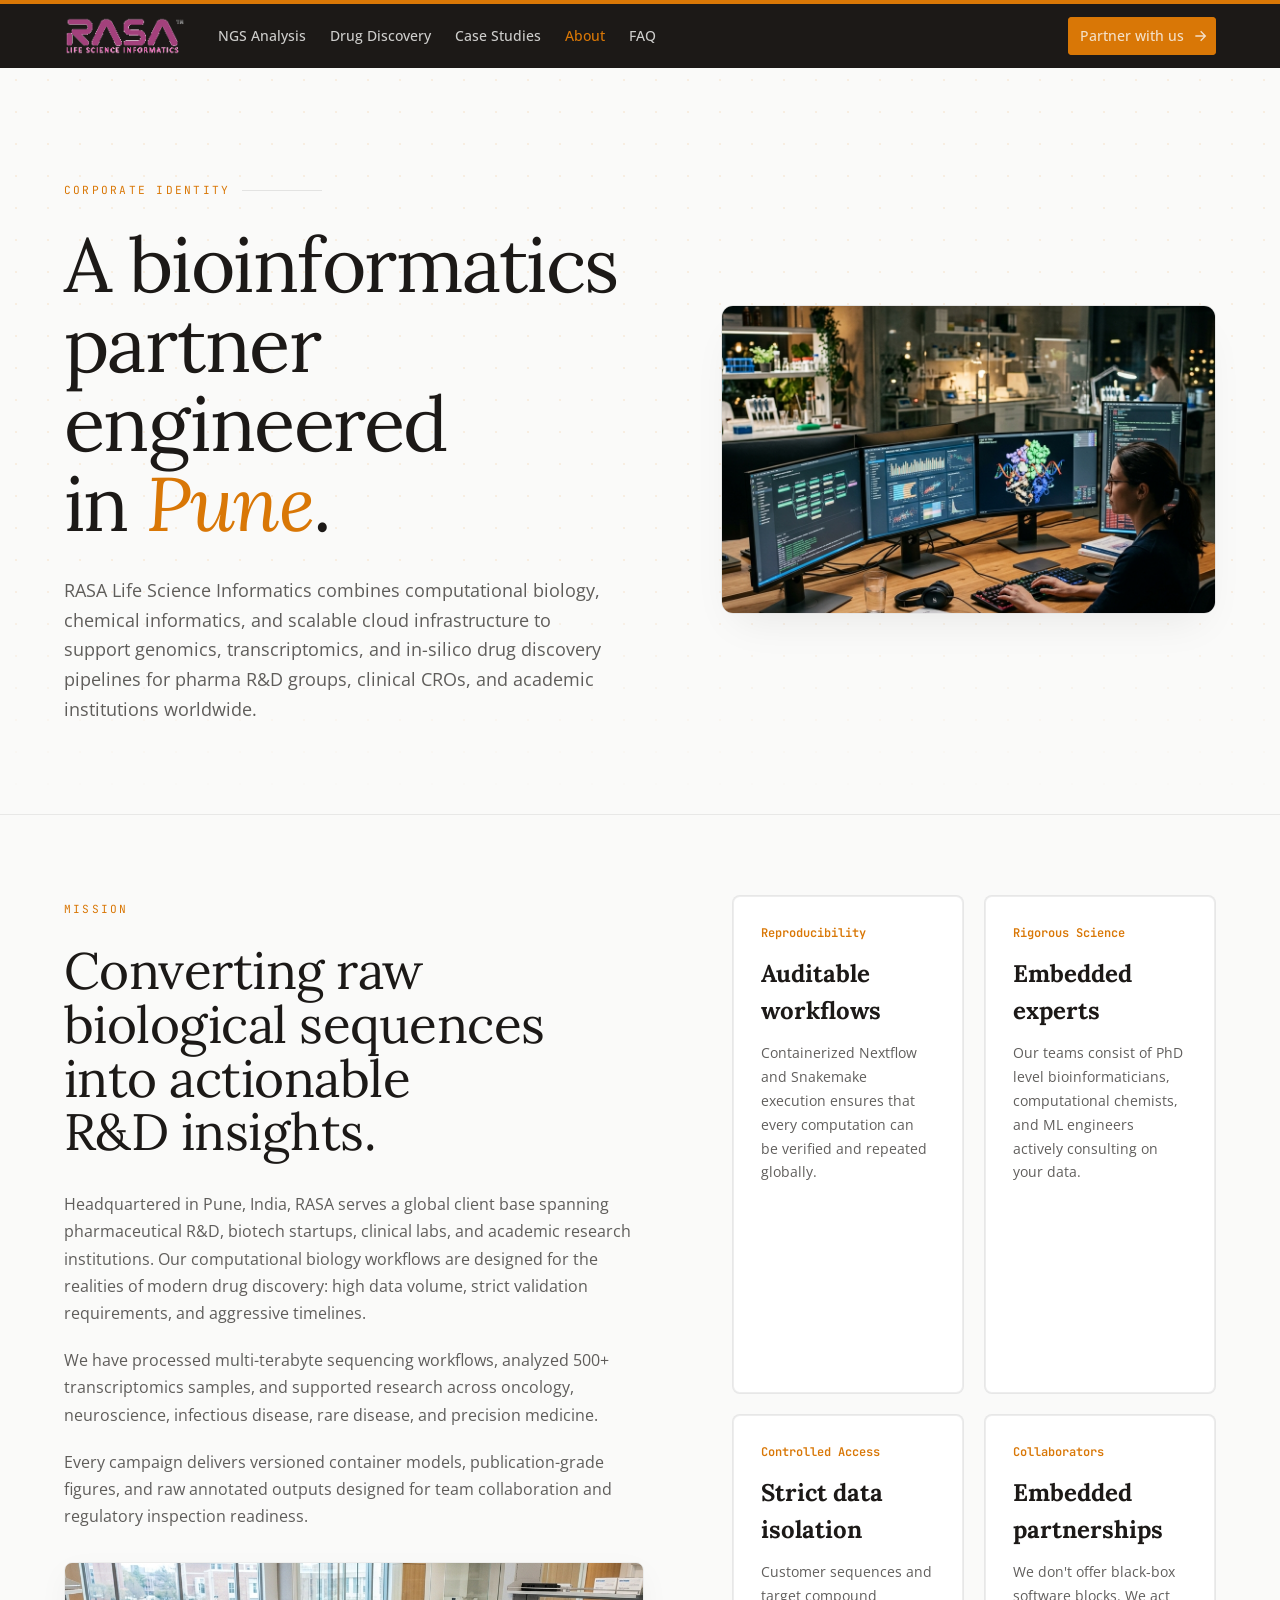
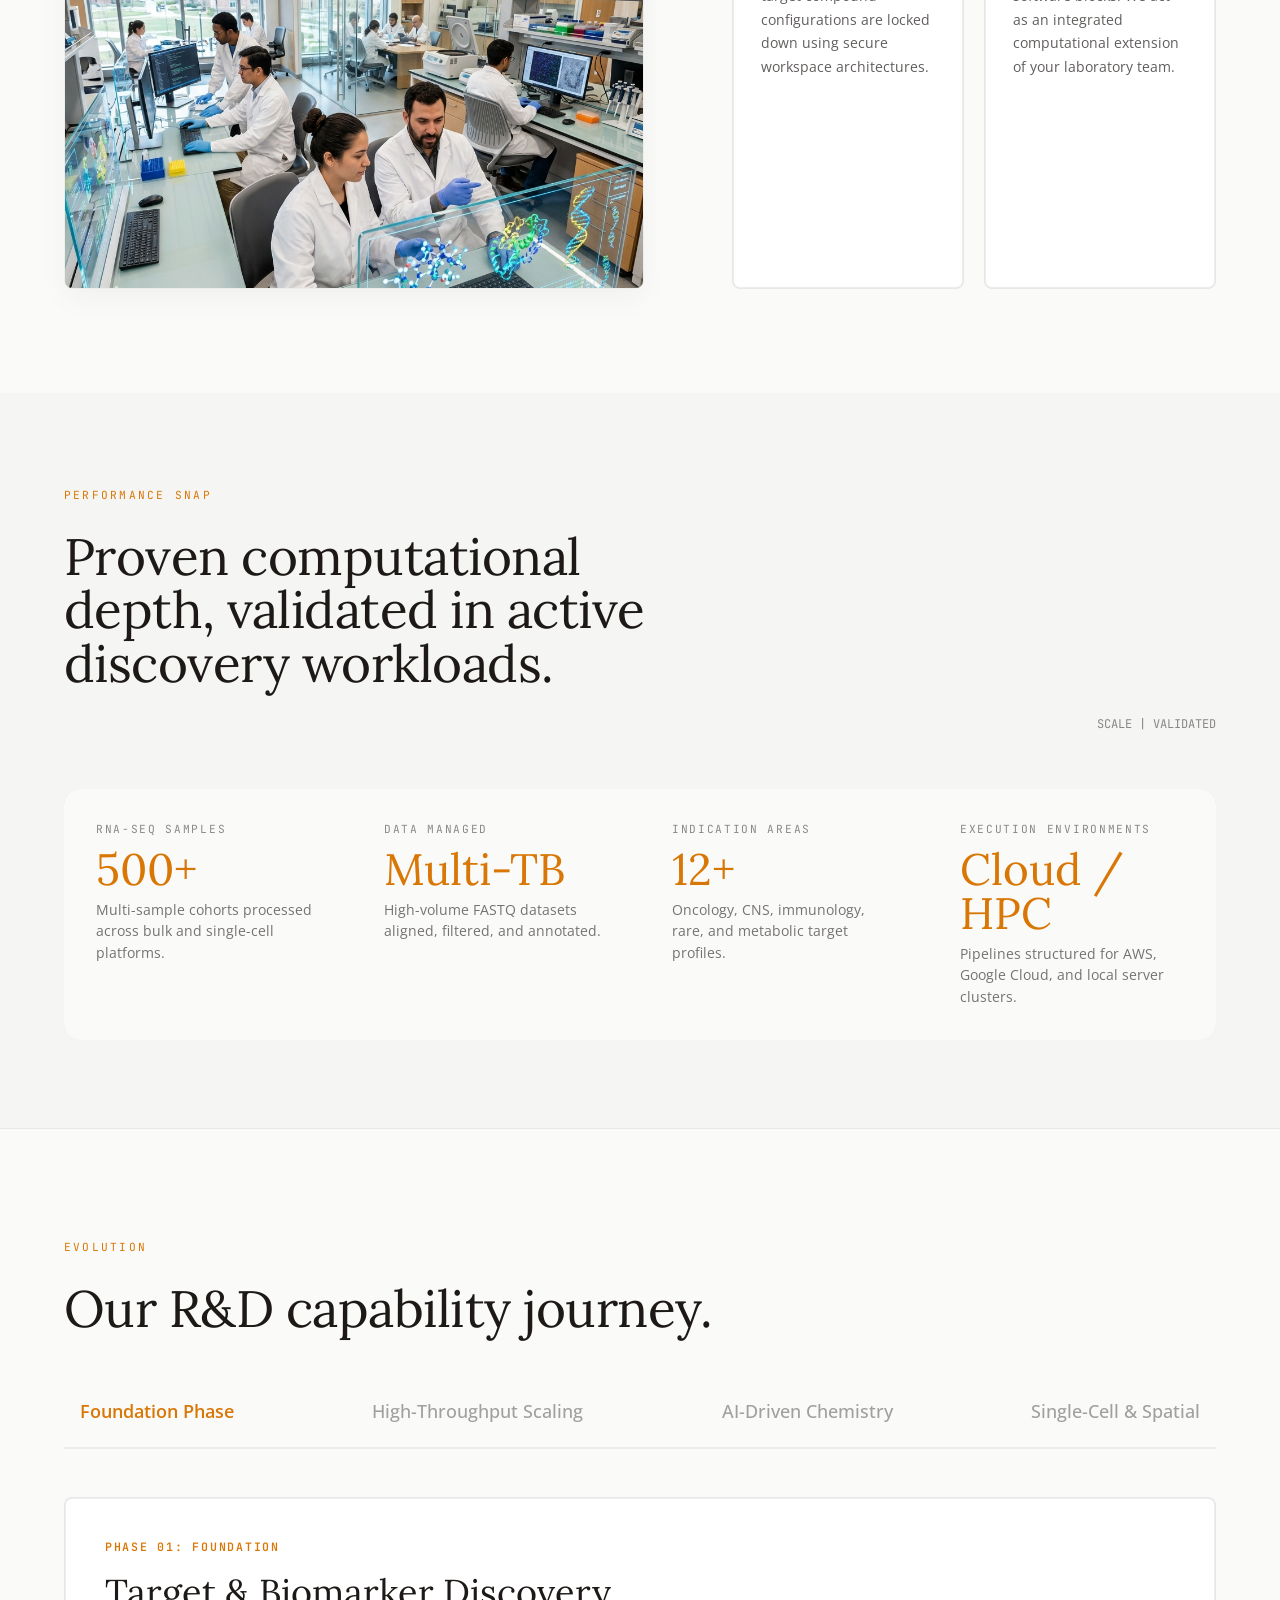
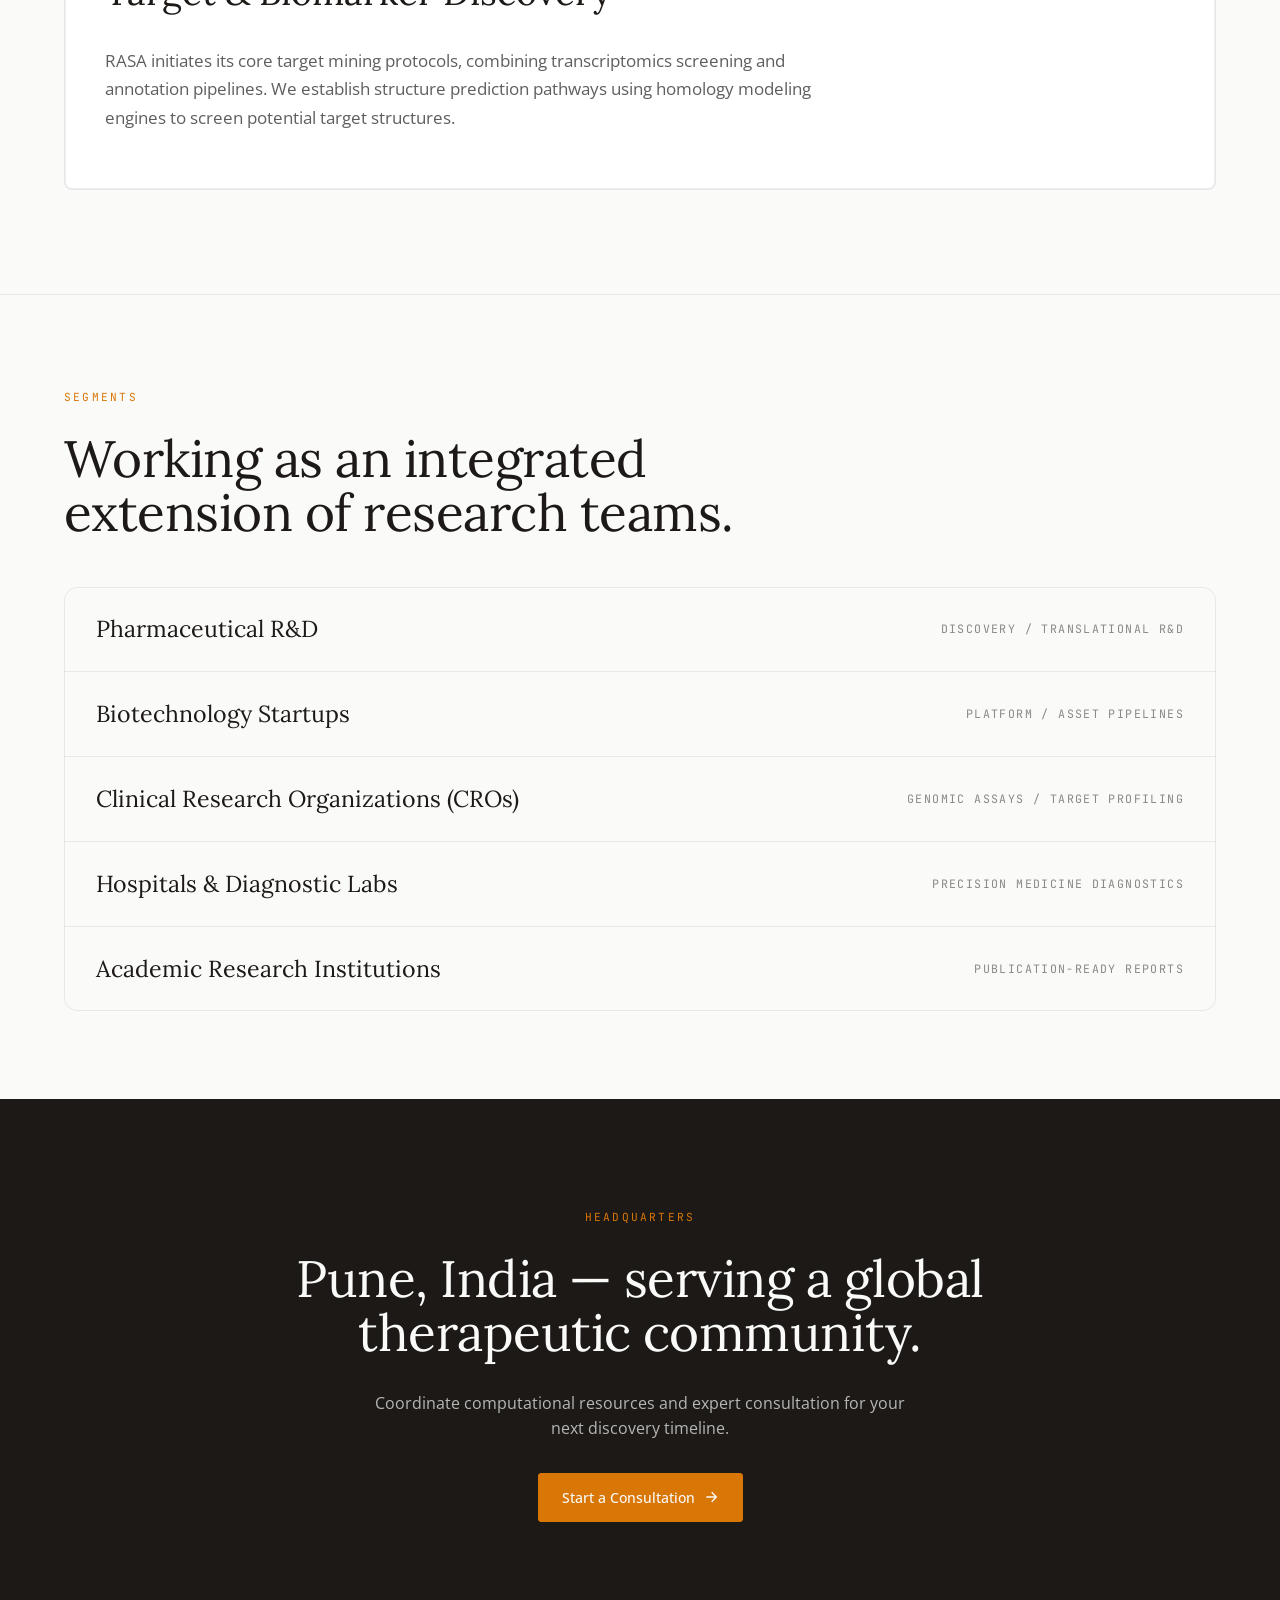
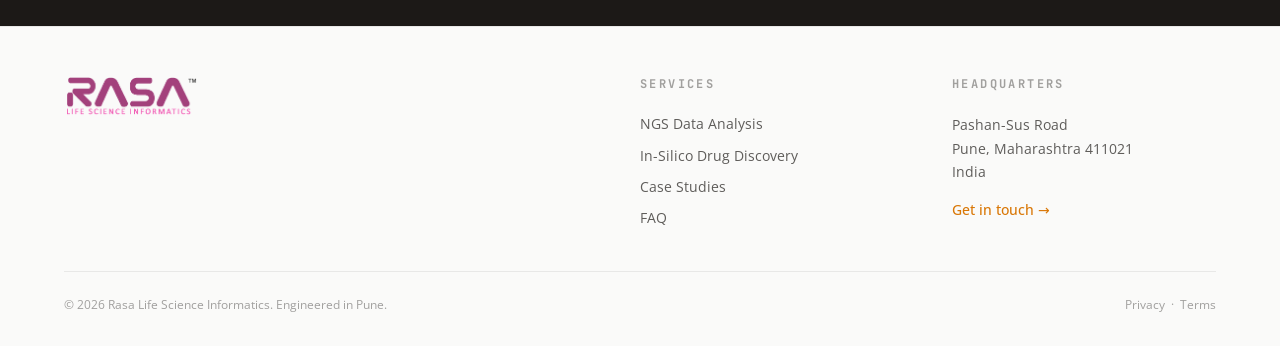
==== commit 87b50599: "style: integrate premium images, background graphics, and hover zoom effects" ====
--- a/about.html
+++ b/about.html
@@ -56,16 +56,21 @@
   <!-- PAGE HERO -->
   <section class="rasa-pagehero">
     <div class="rasa-grid-bg" aria-hidden="true"></div>
-    <div class="container">
-      <div class="rasa-reveal">
-        <span class="rasa-eyebrow">Corporate Identity<span class="rasa-eyebrow__rule"></span></span>
-      </div>
-      <h1 class="rasa-pagehero__h rasa-reveal" data-delay="1">
-        A bioinformatics partner engineered in <span class="serif italic leaf">Pune</span>.
-      </h1>
-      <p class="rasa-pagehero__lede rasa-reveal" data-delay="2">
-        RASA Life Science Informatics combines computational biology, chemical informatics, and scalable cloud infrastructure to support genomics, transcriptomics, and in-silico drug discovery pipelines for pharma R&amp;D groups, clinical CROs, and academic institutions worldwide.
-      </p>
+    <div class="container rasa-pagehero__grid">
+      <div>
+        <div class="rasa-reveal">
+          <span class="rasa-eyebrow">Corporate Identity<span class="rasa-eyebrow__rule"></span></span>
+        </div>
+        <h1 class="rasa-pagehero__h rasa-reveal" data-delay="1">
+          A bioinformatics partner engineered in <span class="serif italic leaf">Pune</span>.
+        </h1>
+        <p class="rasa-pagehero__lede rasa-reveal" data-delay="2">
+          RASA Life Science Informatics combines computational biology, chemical informatics, and scalable cloud infrastructure to support genomics, transcriptomics, and in-silico drug discovery pipelines for pharma R&amp;D groups, clinical CROs, and academic institutions worldwide.
+        </p>
+      </div>
+      <div class="rasa-reveal zoom-parent rasa-pagehero__art" data-delay="2">
+        <img src="images/computational_biologist_cluster.png" alt="Computational Biologist Cluster">
+      </div>
     </div>
   </section>
 
@@ -78,6 +83,9 @@
         <p>Headquartered in Pune, India, RASA serves a global client base spanning pharmaceutical R&amp;D, biotech startups, clinical labs, and academic research institutions. Our computational biology workflows are designed for the realities of modern drug discovery: high data volume, strict validation requirements, and aggressive timelines.</p>
         <p>We have processed multi-terabyte sequencing workflows, analyzed 500+ transcriptomics samples, and supported research across oncology, neuroscience, infectious disease, rare disease, and precision medicine.</p>
         <p>Every campaign delivers versioned container models, publication-grade figures, and raw annotated outputs designed for team collaboration and regulatory inspection readiness.</p>
+        <div class="zoom-parent" style="width: 100%; aspect-ratio: 16/9; overflow: hidden; border-radius: 0.5rem; margin-top: 2rem; border: 1px solid rgba(0,0,0,0.05); box-shadow: 0 10px 30px rgba(0,0,0,0.04);">
+          <img src="images/lab_collaboration_science.png" alt="Collaborators in Lab">
+        </div>
       </div>
 
       <div class="rasa-principles rasa-reveal" data-delay="1">
--- a/theme.css
+++ b/theme.css
@@ -221,7 +221,7 @@
 /* Dynamic Interactive SVG Network Canvas */
 .rasa-network-canvas {
   position: relative; z-index: 1; width: 100%; height: 100%;
-  border-radius: 50%; background: radial-gradient(circle, rgba(255,255,255,0.85) 0%, rgba(248,249,250,0.2) 100%);
+  border-radius: 50%; background: radial-gradient(circle, rgba(248, 249, 250, 0.4) 0%, rgba(248, 249, 250, 0.8) 100%), url('/images/computational_biologist_cluster.png') no-repeat center; background-size: cover;
   border: 1px solid rgba(217, 119, 6, 0.1);
   box-shadow: inset 0 0 40px rgba(217, 119, 6, 0.04), 0 20px 50px -25px rgba(217, 119, 6, 0.15);
   cursor: grab;
@@ -402,6 +402,58 @@
 .rasa-footer__bottom { padding-top: 1.5rem; border-top: 1px solid var(--border); display: flex; flex-wrap: wrap; gap: 1rem; justify-content: space-between; }
 
 .rasa-footer__bottom span, .rasa-footer__bottom a { font-size: 0.75rem; color: var(--foreground-40); margin: 0; display: inline; }
+
+/* Image Integration & Hover Zoom Effects */
+.zoom-parent {
+  overflow: hidden;
+  position: relative;
+}
+
+.zoom-parent img {
+  width: 100%;
+  height: 100%;
+  object-fit: cover;
+  transition: transform 0.6s cubic-bezier(0.16, 1, 0.3, 1);
+}
+
+.zoom-parent:hover img {
+  transform: scale(1.04);
+}
+
+.rasa-card__img-wrap {
+  width: 100%;
+  height: 160px;
+  overflow: hidden;
+  border-radius: 0.5rem;
+  margin-bottom: 1.25rem;
+  position: relative;
+  border: 1px solid rgba(0, 0, 0, 0.05);
+}
+
+.rasa-pagehero__grid {
+  display: grid;
+  grid-template-columns: 1fr;
+  gap: 3rem;
+  align-items: center;
+  margin-bottom: 2rem;
+}
+
+@media (min-width: 1000px) {
+  .rasa-pagehero__grid {
+    grid-template-columns: 1.2fr 1fr;
+    gap: 4rem;
+  }
+}
+
+.rasa-pagehero__art {
+  position: relative;
+  width: 100%;
+  aspect-ratio: 16/10;
+  overflow: hidden;
+  border-radius: 0.75rem;
+  border: 1px solid rgba(0, 0, 0, 0.08);
+  box-shadow: 0 20px 40px -15px rgba(0,0,0,0.08);
+}
 
 .rasa {
   /* Brand palette */
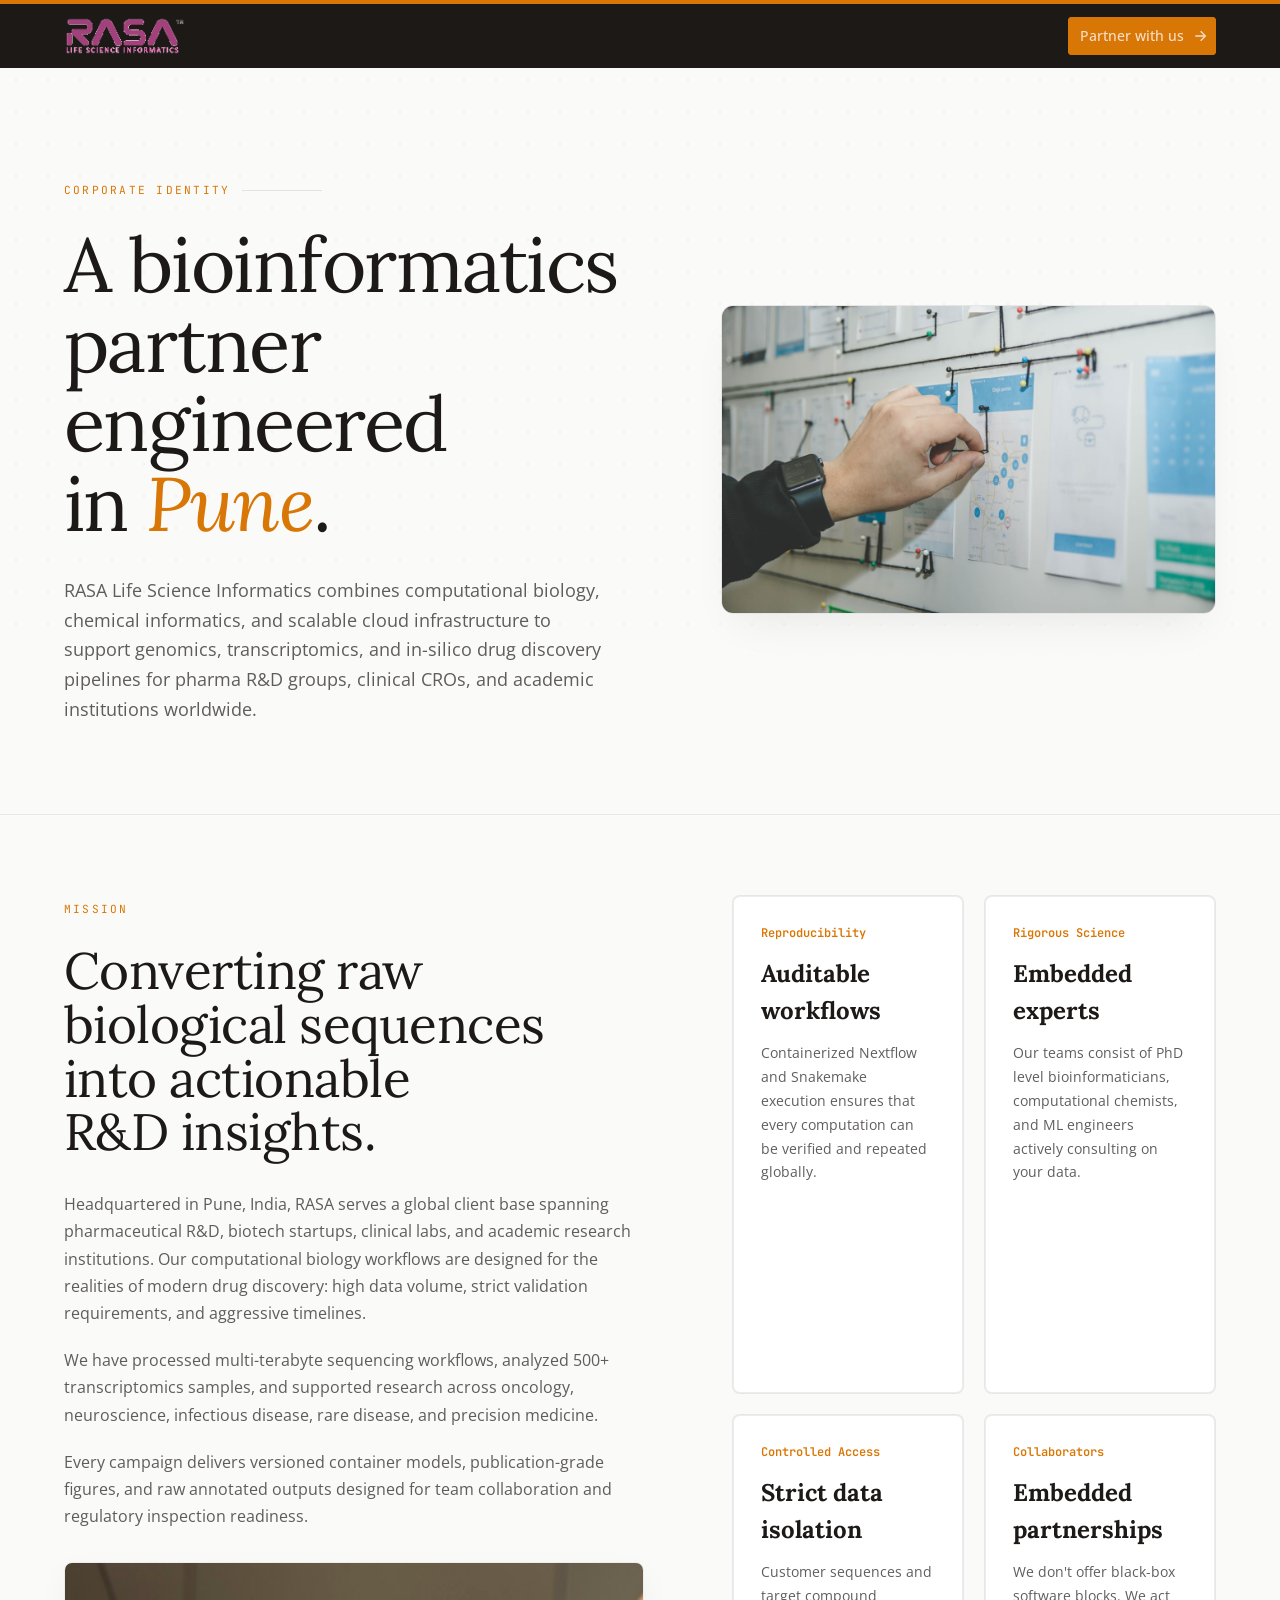
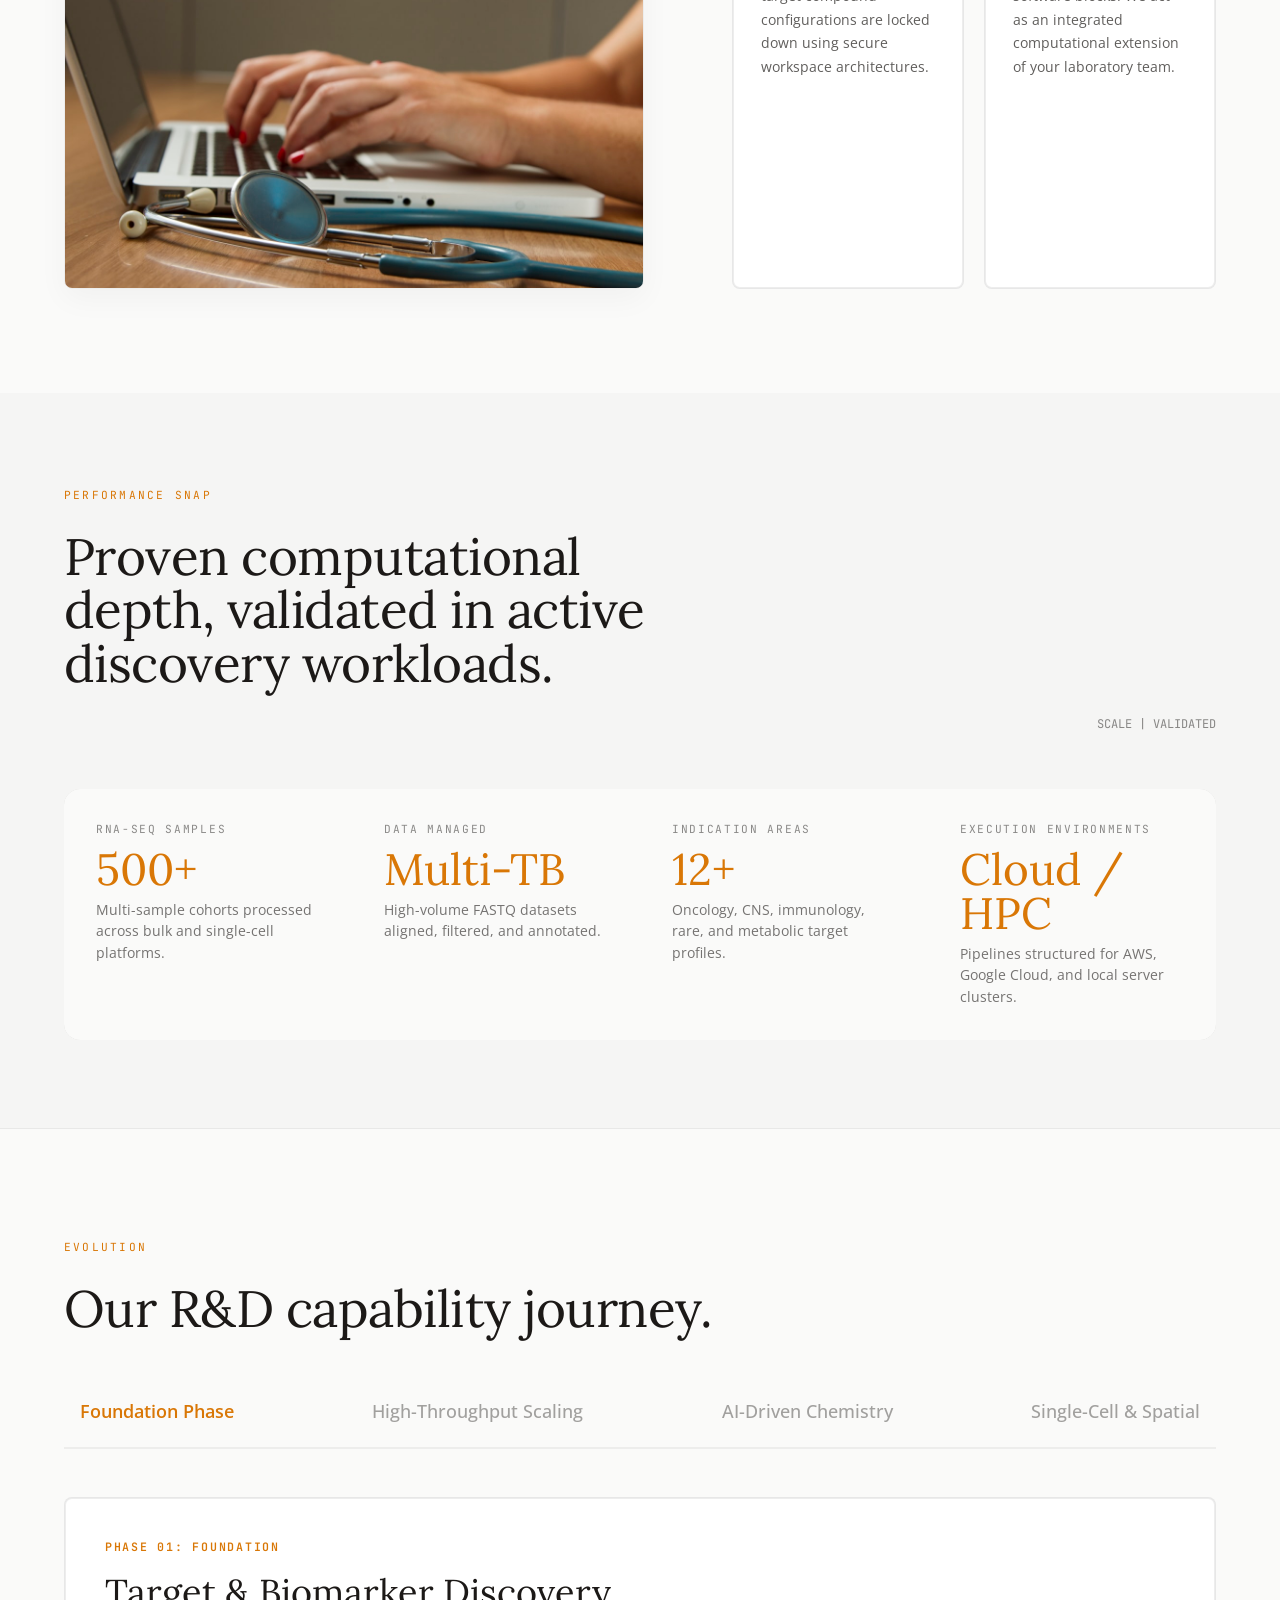
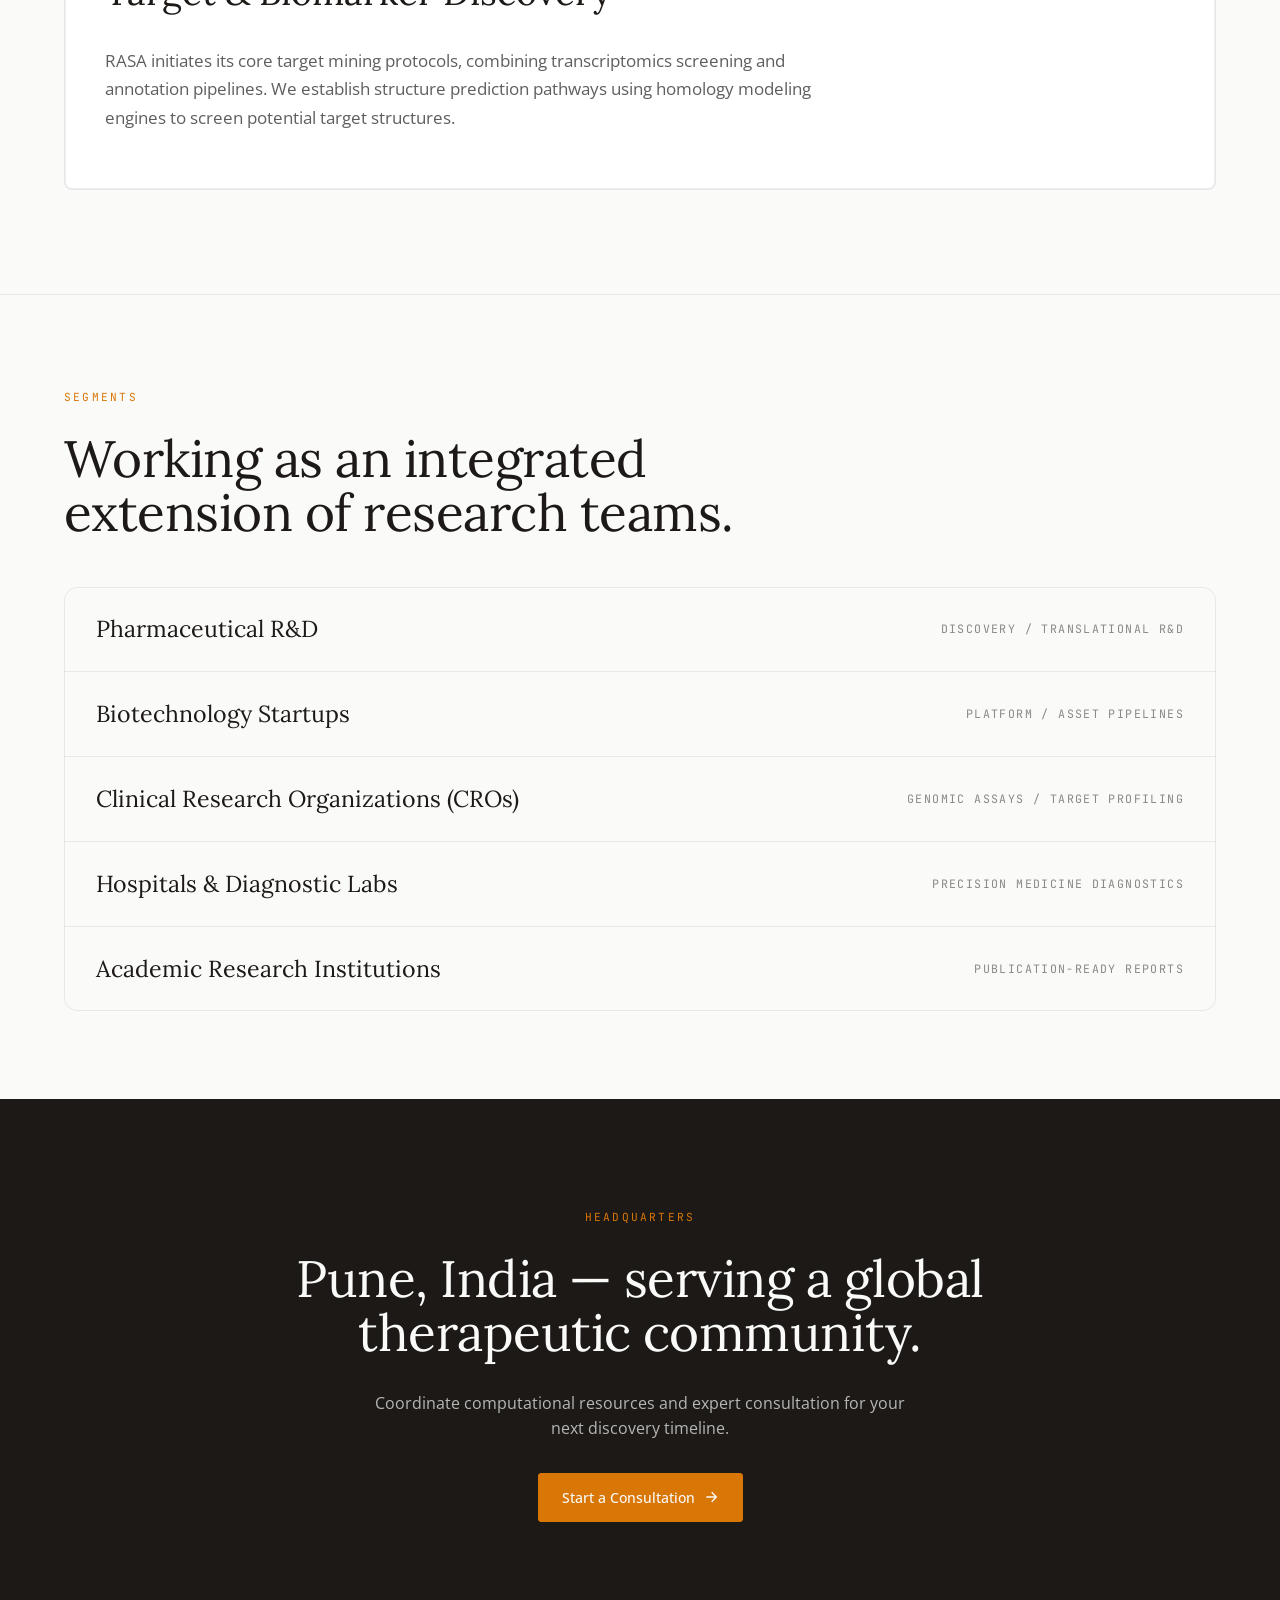
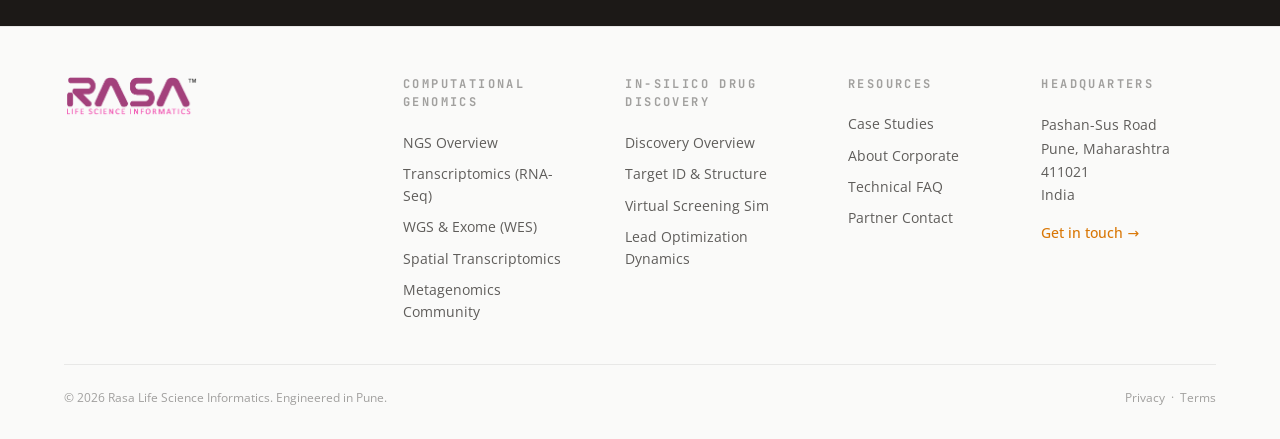
==== commit 937c6be7: "feat: integrate detailed sub-pages, hover dropdown nav, 5-column footer, and SEO internal link routi" ====
--- a/about.html
+++ b/about.html
@@ -32,12 +32,29 @@
   <div class="rasa-header__inner">
     <div class="rasa-header__group">
       <a href="index.html" class="rasa-brand"><img src="logo.png" alt="RASA LSI Logo" style="height: 38px; width: auto; display: block; object-fit: contain; margin: 0;"></a>
-      <nav class="rasa-nav" aria-label="Primary Nav">
-        <a href="services-ngs.html">NGS Analysis</a>
-        <a href="services-drug-discovery.html">Drug Discovery</a>
-        <a href="case-studies.html">Case Studies</a>
-        <a href="about.html" class="is-active">About</a>
-        <a href="faq.html">FAQ</a>
+                              <nav class="rasa-nav" aria-label="Primary Nav">
+        <div class="rasa-nav__item">
+          <a href="services-ngs.html">NGS Analysis <span class="rasa-nav__arrow">▼</span></a>
+          <div class="rasa-nav__dropdown">
+            <a href="services-ngs.html">Overview</a>
+            <a href="services-ngs-transcriptomics.html">Transcriptomics (RNA-Seq)</a>
+            <a href="services-ngs-wgs-wes.html">WGS &amp; Exome (WES)</a>
+            <a href="services-ngs-spatial.html">Spatial Transcriptomics</a>
+            <a href="services-ngs-metagenomics.html">Metagenomics</a>
+          </div>
+        </div>
+        <div class="rasa-nav__item">
+          <a href="services-drug-discovery.html">Drug Discovery <span class="rasa-nav__arrow">▼</span></a>
+          <div class="rasa-nav__dropdown">
+            <a href="services-drug-discovery.html">Overview</a>
+            <a href="services-dd-target-id.html">Target ID &amp; Structure</a>
+            <a href="services-dd-virtual-screening.html">Virtual Screening</a>
+            <a href="services-dd-lead-optimization.html">Lead Optimization</a>
+          </div>
+        </div>
+        <div class="rasa-nav__item"><a href="case-studies.html">Case Studies</a></div>
+        <div class="rasa-nav__item"><a href="about.html">About</a></div>
+        <div class="rasa-nav__item"><a href="faq.html">FAQ</a></div>
       </nav>
     </div>
     <div class="rasa-header__actions" style="display: flex; align-items: center; gap: 1rem;">
@@ -235,11 +252,26 @@
         <div class="rasa-footer__brand"><img src="logo.png" alt="RASA LSI Logo" style="height: 42px; width: auto; display: block; object-fit: contain;"></div>
       </div>
       <div>
-        <h4>Services</h4>
-        <a href="services-ngs.html">NGS Data Analysis</a>
-        <a href="services-drug-discovery.html">In-Silico Drug Discovery</a>
+        <h4>Computational Genomics</h4>
+        <a href="services-ngs.html">NGS Overview</a>
+        <a href="services-ngs-transcriptomics.html">Transcriptomics (RNA-Seq)</a>
+        <a href="services-ngs-wgs-wes.html">WGS &amp; Exome (WES)</a>
+        <a href="services-ngs-spatial.html">Spatial Transcriptomics</a>
+        <a href="services-ngs-metagenomics.html">Metagenomics Community</a>
+      </div>
+      <div>
+        <h4>In-Silico Drug Discovery</h4>
+        <a href="services-drug-discovery.html">Discovery Overview</a>
+        <a href="services-dd-target-id.html">Target ID &amp; Structure</a>
+        <a href="services-dd-virtual-screening.html">Virtual Screening Sim</a>
+        <a href="services-dd-lead-optimization.html">Lead Optimization Dynamics</a>
+      </div>
+      <div>
+        <h4>Resources</h4>
         <a href="case-studies.html">Case Studies</a>
-        <a href="faq.html">FAQ</a>
+        <a href="about.html">About Corporate</a>
+        <a href="faq.html">Technical FAQ</a>
+        <a href="contact.html">Partner Contact</a>
       </div>
       <div>
         <h4>Headquarters</h4>
--- a/theme.css
+++ b/theme.css
@@ -221,7 +221,7 @@
 /* Dynamic Interactive SVG Network Canvas */
 .rasa-network-canvas {
   position: relative; z-index: 1; width: 100%; height: 100%;
-  border-radius: 50%; background: radial-gradient(circle, rgba(248, 249, 250, 0.4) 0%, rgba(248, 249, 250, 0.8) 100%), url('/images/computational_biologist_cluster.png') no-repeat center; background-size: cover;
+  border-radius: 50%; background: radial-gradient(circle, rgba(255, 255, 255, 0.95) 0%, rgba(248, 249, 250, 0.6) 100%);
   border: 1px solid rgba(217, 119, 6, 0.1);
   box-shadow: inset 0 0 40px rgba(217, 119, 6, 0.04), 0 20px 50px -25px rgba(217, 119, 6, 0.15);
   cursor: grab;
@@ -413,11 +413,38 @@
   width: 100%;
   height: 100%;
   object-fit: cover;
-  transition: transform 0.6s cubic-bezier(0.16, 1, 0.3, 1);
+  transition: transform 0.8s cubic-bezier(0.16, 1, 0.3, 1);
 }
 
 .zoom-parent:hover img {
-  transform: scale(1.04);
+  transform: scale(1.05);
+}
+
+/* Shine Sweep Animation */
+.zoom-parent::after {
+  content: "";
+  position: absolute;
+  top: 0; left: -150%;
+  width: 100%; height: 100%;
+  background: linear-gradient(90deg, transparent, rgba(255, 255, 255, 0.15), transparent);
+  transform: skewX(-20deg);
+  pointer-events: none;
+  z-index: 2;
+}
+
+.zoom-parent:hover::after {
+  left: 150%;
+  transition: left 1.2s cubic-bezier(0.16, 1, 0.3, 1);
+}
+
+/* Premium Camera Reveal on Page Hero load */
+.rasa-pagehero__art img {
+  transform: scale(1.1);
+  transition: transform 1.8s cubic-bezier(0.16, 1, 0.3, 1) 0.1s;
+}
+
+.rasa-pagehero__art.is-visible img {
+  transform: scale(1);
 }
 
 .rasa-card__img-wrap {
@@ -453,6 +480,73 @@
   border-radius: 0.75rem;
   border: 1px solid rgba(0, 0, 0, 0.08);
   box-shadow: 0 20px 40px -15px rgba(0,0,0,0.08);
+}
+
+/* Navigation Dropdowns & Links Expansion */
+.rasa-nav { display: none; gap: 1.5rem; font-size: 0.875rem; font-weight: 500; align-items: center; }
+
+.rasa-nav__item { position: relative; display: inline-flex; align-items: center; }
+
+.rasa-nav__item > a { color: var(--foreground-70); transition: color 0.15s; text-decoration: none; padding: 0.5rem 0; display: inline-flex; align-items: center; gap: 0.25rem; }
+
+.rasa-nav__item > a:hover, .rasa-nav__item > a.is-active { color: var(--foreground); }
+
+.rasa-nav__arrow { font-size: 0.6rem; opacity: 0.5; transition: transform 0.2s; display: inline-block; }
+
+.rasa-nav__item:hover .rasa-nav__arrow { transform: translateY(1px); }
+
+.rasa-nav__dropdown {
+  position: absolute;
+  top: 100%; left: 50%;
+  transform: translateX(-50%) translateY(10px);
+  background: var(--cream);
+  border: 1px solid var(--border);
+  box-shadow: 0 10px 30px -10px rgba(0,0,0,0.08);
+  border-radius: 0.5rem;
+  padding: 0.5rem 0;
+  min-width: 230px;
+  opacity: 0;
+  visibility: hidden;
+  transition: opacity 0.2s ease, transform 0.2s ease, visibility 0.2s;
+  z-index: 100;
+  text-align: left;
+  margin-top: 0.25rem;
+}
+
+.rasa-nav__item:hover .rasa-nav__dropdown {
+  opacity: 1;
+  visibility: visible;
+  transform: translateX(-50%) translateY(0);
+}
+
+.rasa-nav__dropdown a {
+  display: block !important;
+  padding: 0.5rem 1.25rem !important;
+  font-size: 0.825rem !important;
+  color: var(--foreground-70) !important;
+  font-weight: 500 !important;
+  text-decoration: none;
+  transition: color 0.15s, background-color 0.15s;
+  border: none !important;
+  margin: 0 !important;
+  width: 100%;
+  box-sizing: border-box;
+}
+
+.rasa-nav__dropdown a:hover {
+  color: var(--foreground) !important;
+  background-color: var(--foreground-05);
+}
+
+.rasa-nav__dropdown a.is-active {
+  color: var(--leaf) !important;
+  background-color: var(--leaf-tint);
+}
+
+@media (min-width: 1000px) {
+  .rasa-footer__grid {
+    grid-template-columns: 2fr 1.2fr 1.2fr 1fr 1.2fr !important;
+  }
 }
 
 .rasa {
